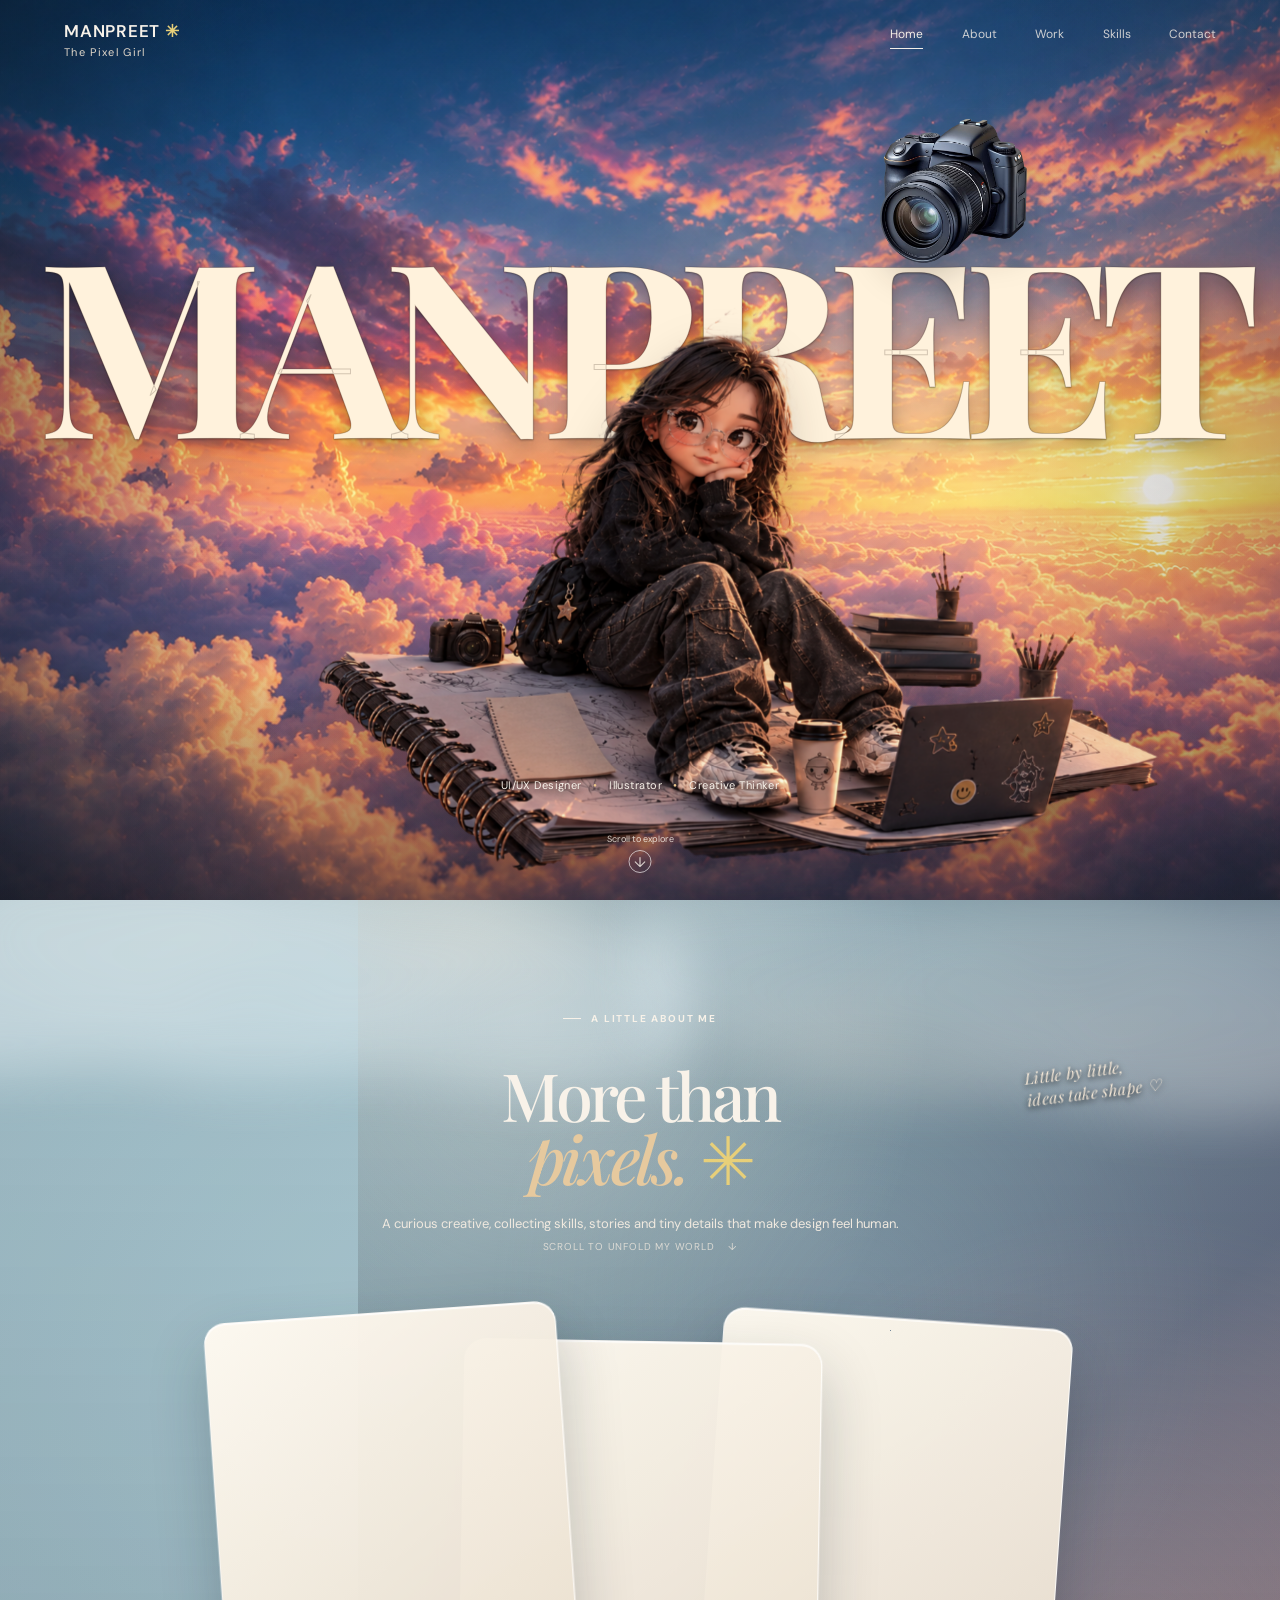
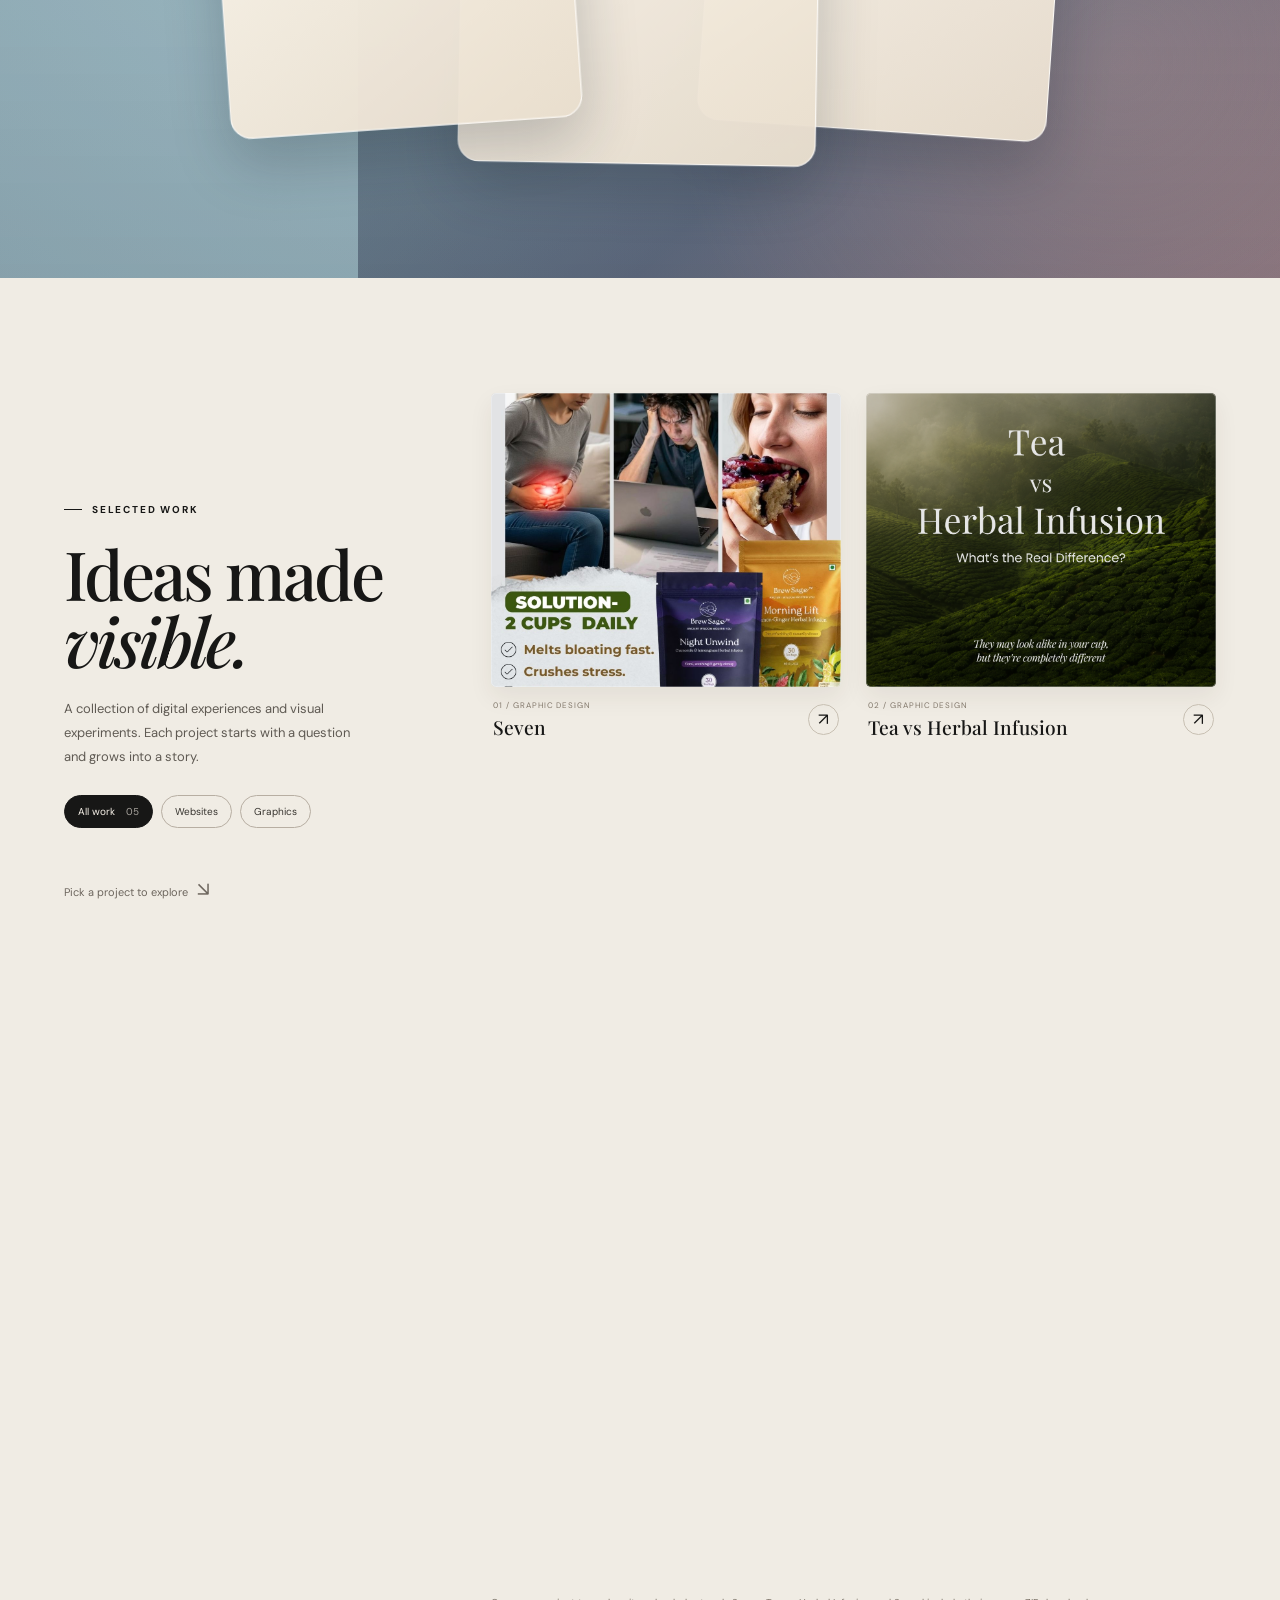
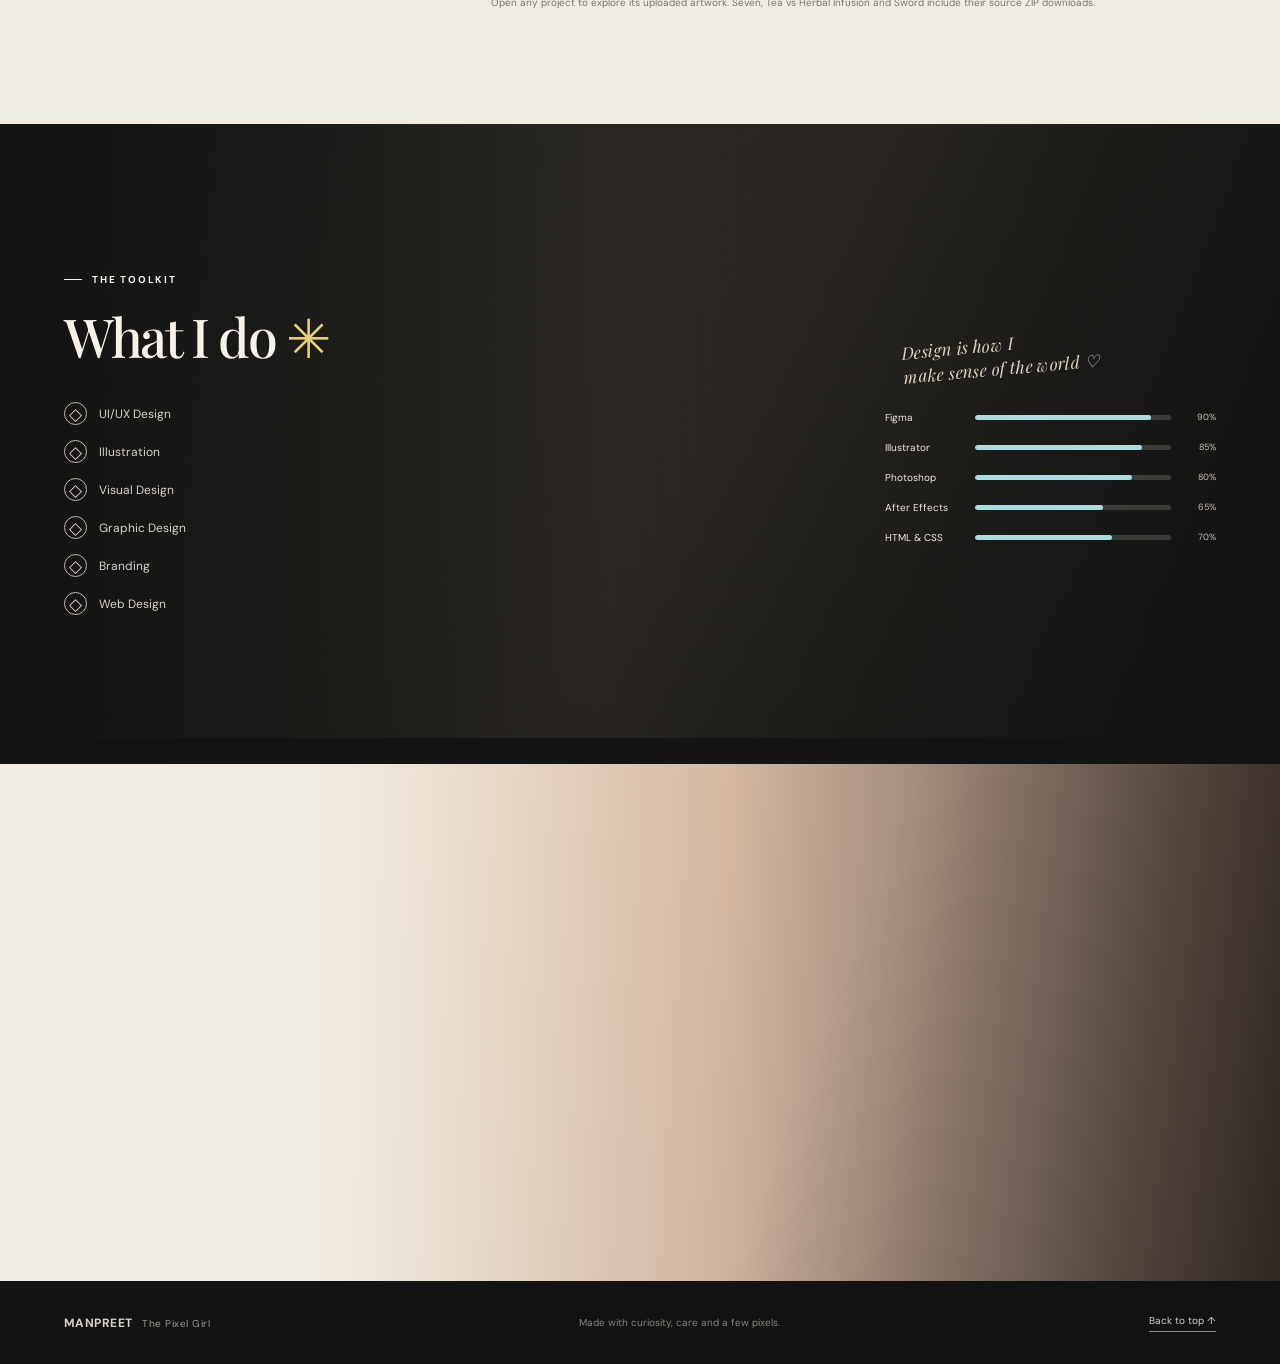
==== index.html @ 53d8a671 "Remove Brand Deck from selected work" ====
<!DOCTYPE html>
<html lang="en">
<head>
  <meta charset="UTF-8">
  <meta name="viewport" content="width=device-width, initial-scale=1.0">
  <meta name="theme-color" content="#171716">
  <meta name="description" content="Manpreet's design portfolio: thoughtful digital experiences, illustration and visual stories.">
  <title>Manpreet | The Pixel Girl</title>
  <link rel="preconnect" href="https://fonts.googleapis.com">
  <link rel="preconnect" href="https://fonts.gstatic.com" crossorigin>
  <link href="https://fonts.googleapis.com/css2?family=DM+Sans:wght@400;500;600;700&family=Playfair+Display:wght@500;600;700&display=swap" rel="stylesheet">
  <link rel="stylesheet" href="style.css">
  <script src="script.js" defer></script>
</head>
<body>
  <!-- Small, fixed navigation. Links point to sections on this same page. -->
  <header class="site-header">
    <a class="brand" href="#home" aria-label="Manpreet, back to home">
      <span class="brand-name">MANPREET <span class="star">✳</span></span>
      <span class="brand-subtitle">The Pixel Girl</span>
    </a>
    <button class="menu-toggle" aria-label="Open navigation" aria-expanded="false" aria-controls="main-nav">
      <span></span><span></span>
    </button>
    <nav class="main-nav" id="main-nav" aria-label="Main navigation">
      <a class="nav-link is-active" href="#home">Home</a>
      <a class="nav-link" href="#about">About</a>
      <a class="nav-link" href="#work">Work</a>
      <a class="nav-link" href="#skills">Skills</a>
      <a class="nav-link" href="#contact">Contact</a>
    </nav>
  </header>

  <main>
    <!-- HERO: the supplied artwork is the main scene; transparent PNGs move as separate layers. -->
    <section class="hero" id="home" aria-labelledby="hero-title">
      <!-- Background scenery stays behind the separate foreground artwork. -->
      <div class="hero-sky" data-depth="0.08" aria-hidden="true"></div>
      <div class="hero-glow" data-depth="0.13" aria-hidden="true"></div>
      <div class="hero-vignette" aria-hidden="true"></div>

      <!-- Oversized name sits behind the foreground artwork, like the original hero concept. -->
      <h1 class="hero-title" id="hero-title">MANPREET</h1>

      <!-- Main centerpiece: the uploaded PNG already combines the notebook objects and character. -->
      <img class="hero-main-art" src="assets/chararcter.png" alt="Manpreet's character with her creative notebook and design objects" data-depth="0.28">

      <!-- The camera floats separately above the main artwork. -->
      <img class="hero-camera" src="assets/camera.png" alt="" data-depth="0.42" aria-hidden="true">
      <div class="hero-caption">UI/UX Designer <i>•</i> Illustrator <i>•</i> Creative Thinker</div>
      <a class="scroll-cue" href="#about"><span>Scroll to explore</span><b aria-hidden="true">↓</b></a>
    </section>

    <!-- ABOUT: clouds connect the hero to the interactive profile-card world. -->
    <section class="about section-dark" id="about" aria-labelledby="about-title">
      <div class="about-photo" data-depth="0.08" role="img" aria-label="Dreamy sky and clouds"></div>
      <div class="about-shade" aria-hidden="true"></div>
      <div class="cloud-transition" aria-hidden="true"></div>
      <div class="about-intro reveal">
        <p class="eyebrow"><span></span> A LITTLE ABOUT ME</p>
        <h2 id="about-title">More than<br><em>pixels.</em> <span class="star">✳</span></h2>
        <p>A curious creative, collecting skills, stories and tiny details that make design feel human.</p>
        <p class="about-scroll-hint">Scroll to unfold my world <span aria-hidden="true">↓</span></p>
      </div>
      <div class="identity-deck" aria-label="Manpreet profile cards">
        <button class="identity-card card-about" type="button" aria-expanded="false" aria-controls="details-about">
          <span class="card-index">01 / THE PERSON</span><span class="card-symbol" aria-hidden="true">✳</span>
          <span class="card-title">A little<br><em>about me.</em></span><span class="card-teaser">The mind behind the pixels <span aria-hidden="true">↗</span></span>
          <span class="card-detail" id="details-about" hidden><span class="detail-label">HELLO, I’M MANPREET</span><span class="detail-copy">I’m a creative student exploring the meeting point of design, technology and emotion. I love thoughtful visuals, playful ideas and details that make an experience memorable.</span><span class="detail-foot">Curious by nature. Always learning.</span></span>
        </button>
        <button class="identity-card card-skills" type="button" aria-expanded="false" aria-controls="details-skills">
          <span class="card-index">02 / THE TOOLKIT</span><span class="card-symbol" aria-hidden="true">◇</span>
          <span class="card-title">Things I<br><em>create with.</em></span><span class="card-teaser">My growing creative toolkit <span aria-hidden="true">↗</span></span>
          <span class="card-detail" id="details-skills" hidden><span class="detail-label">SKILLS I’M BUILDING</span><span class="skill-chips"><span>UI/UX</span><span>Figma</span><span>Illustrator</span><span>Photoshop</span><span>Graphic Design</span><span>Web Design</span><span>HTML &amp; CSS</span><span>Motion Basics</span><span>Content Creation</span></span><span class="detail-foot">A toolkit in progress, not a finished list.</span></span>
        </button>
        <button class="identity-card card-education" type="button" aria-expanded="false" aria-controls="details-education">
          <span class="card-index">03 / THE JOURNEY</span><span class="card-symbol" aria-hidden="true">✎</span>
          <span class="card-title">Learning<br><em>as I go.</em></span><span class="card-teaser">My education &amp; next steps <span aria-hidden="true">↗</span></span>
          <span class="card-detail" id="details-education" hidden><span class="detail-label">MY LEARNING JOURNEY</span><span class="detail-copy">I’m studying Content Creation at MAAC, building a foundation across visual design, UI/UX and digital media while turning class projects into creative experiments.</span><span class="detail-foot">Currently exploring: interaction design, web experiences and motion.</span></span>
        </button>
      </div>
      <p class="about-note hand-note" aria-hidden="true">Little by little,<br>ideas take shape ♡</p>
    </section>

    <!-- WORK: the central, most interactive section. Replace each image with your work. -->
    <section class="work section-paper" id="work" aria-labelledby="work-title">
      <div class="work-intro reveal">
        <p class="eyebrow"><span></span> SELECTED WORK</p>
        <h2 id="work-title">Ideas made<br><em>visible.</em></h2>
        <p>A collection of digital experiences and visual experiments. Each project starts with a question and grows into a story.</p>
        <div class="work-controls" role="group" aria-label="Filter projects">
          <button class="filter-button is-selected" type="button" data-filter="all" aria-pressed="true">All work <span>05</span></button>
          <button class="filter-button" type="button" data-filter="web" aria-pressed="false">Websites</button>
          <button class="filter-button" type="button" data-filter="graphic" aria-pressed="false">Graphics</button>
        </div>
        <p class="drag-hint">Pick a project to explore <span aria-hidden="true">↘</span></p>
      </div>

      <div class="project-grid">
        <a class="project-card project-three reveal" href="project.html?work=seven" data-category="graphic" aria-label="Open the Seven graphic project.">
          <div class="project-art project-image-art"><img src="assets/Seven%20(1)/6.jpg" alt="Seven graphic design artwork" loading="lazy"></div>
          <div class="project-meta"><div><span class="project-number">01 / GRAPHIC DESIGN</span><h3>Seven</h3></div><span class="project-arrow" aria-hidden="true">↗</span></div>
        </a>

        <a class="project-card project-four reveal" href="project.html?work=tea" data-category="graphic" aria-label="Open the Tea vs Herbal Infusion graphic project.">
          <div class="project-art project-image-art"><img src="assets/Tea%20vs%20Herbal%20Infusion/2.png" alt="Tea vs Herbal Infusion artwork" loading="lazy"></div>
          <div class="project-meta"><div><span class="project-number">02 / GRAPHIC DESIGN</span><h3>Tea vs Herbal Infusion</h3></div><span class="project-arrow" aria-hidden="true">↗</span></div>
        </a>

        <a class="project-card project-six reveal" href="project.html?work=sword" data-category="graphic" aria-label="Open the Sword visual project.">
          <div class="project-art project-image-art"><img src="assets/sword/1.jpg" alt="Sword visual design artwork" loading="lazy"></div>
          <div class="project-meta"><div><span class="project-number">03 / VISUAL DESIGN</span><h3>Sword</h3></div><span class="project-arrow" aria-hidden="true">↗</span></div>
        </a>

        <a class="project-card reveal" href="project.html?work=nectar" data-category="web" aria-label="Open the Nectar PDP project.">
          <div class="project-art project-image-art"><img src="assets/nectar%20pdp/1.jpg" alt="Nectar product detail page design" loading="lazy"></div>
          <div class="project-meta"><div><span class="project-number">04 / UI DESIGN</span><h3>Nectar PDP</h3></div><span class="project-arrow" aria-hidden="true">↗</span></div>
        </a>


        <a class="project-card reveal" href="project.html?work=jewellery" data-category="graphic" aria-label="Open the Jewellery Poster project.">
          <div class="project-art project-image-art"><img src="assets/jewellery%20poster.jpg" alt="Jewellery poster design" loading="lazy"></div>
          <div class="project-meta"><div><span class="project-number">06 / POSTER DESIGN</span><h3>Jewellery Poster</h3></div><span class="project-arrow" aria-hidden="true">↗</span></div>
        </a>
      </div>
      <p class="work-footnote">Open any project to explore its uploaded artwork. Seven, Tea vs Herbal Infusion and Sword include their source ZIP downloads.</p>
    </section>

    <!-- SKILLS: progress bars are visual summaries, not test scores. -->
    <section class="skills section-dark" id="skills" aria-labelledby="skills-title">
      <div class="skills-background" data-depth="0.08" aria-hidden="true"></div>
      <div class="skills-overlay" aria-hidden="true"></div>
      <div class="skills-copy reveal">
        <p class="eyebrow"><span></span> THE TOOLKIT</p>
        <h2 id="skills-title">What I do <span class="star">✳</span></h2>
        <ul class="skill-list">
          <li><span class="skill-icon">◇</span> UI/UX Design</li>
          <li><span class="skill-icon">◇</span> Illustration</li>
          <li><span class="skill-icon">◇</span> Visual Design</li>
          <li><span class="skill-icon">◇</span> Graphic Design</li>
          <li><span class="skill-icon">◇</span> Branding</li>
          <li><span class="skill-icon">◇</span> Web Design</li>
        </ul>
      </div>
      <div class="skills-character" data-depth="0.2" aria-hidden="true">
        <img src="assets/manpreet-working.png" alt="" onerror="this.style.display='none'">
      </div>
      <div class="software-panel reveal">
        <p class="hand-note">Design is how I<br>make sense of the world ♡</p>
        <div class="software-row"><span>Figma</span><div class="skill-track"><i style="--level:90%"></i></div><b>90%</b></div>
        <div class="software-row"><span>Illustrator</span><div class="skill-track"><i style="--level:85%"></i></div><b>85%</b></div>
        <div class="software-row"><span>Photoshop</span><div class="skill-track"><i style="--level:80%"></i></div><b>80%</b></div>
        <div class="software-row"><span>After Effects</span><div class="skill-track"><i style="--level:65%"></i></div><b>65%</b></div>
        <div class="software-row"><span>HTML &amp; CSS</span><div class="skill-track"><i style="--level:70%"></i></div><b>70%</b></div>
      </div>
    </section>

    <!-- CONTACT: swap the sample email and social URLs for your real details. -->
    <section class="contact section-paper" id="contact" aria-labelledby="contact-title">
      <div class="contact-scenery" aria-hidden="true"></div>
      <div class="contact-copy reveal">
        <p class="eyebrow"><span></span> YOUR TURN</p>
        <h2 id="contact-title">Let's create<br>something <em>awesome.</em> <span class="star">✳</span></h2>
        <p>Have a project in mind, a collaboration idea, or just want to say hi? I'd love to hear from you.</p>
        <a class="pill-link pill-dark" href="mailto:hello@example.com">Get in touch <span aria-hidden="true">↗</span></a>
      </div>
      <div class="contact-details reveal">
        <a href="mailto:hello@example.com"><span aria-hidden="true">✉</span> hello@example.com</a>
        <p><span aria-hidden="true">⌖</span> India</p>
        <div class="social-links" aria-label="Social links">
          <a href="https://www.instagram.com/" target="_blank" rel="noreferrer" aria-label="Instagram">ig</a>
          <a href="https://www.behance.net/" target="_blank" rel="noreferrer" aria-label="Behance">Bē</a>
          <a href="https://www.youtube.com/" target="_blank" rel="noreferrer" aria-label="YouTube">▶</a>
        </div>
        <p class="hand-note thanks-note">Thanks for<br>stopping by ♡</p>
      </div>
    </section>
  </main>

  <footer class="site-footer">
    <a class="footer-brand" href="#home">MANPREET <span>The Pixel Girl</span></a>
    <p>Made with curiosity, care and a few pixels.</p>
    <a class="back-top" href="#home">Back to top ↑</a>
  </footer>
</body>
</html>
---- style.css ----
/* ==========================================================
   MANPREET: THE PIXEL GIRL
   This stylesheet is intentionally organised by page section.
   Change the colour variables below to restyle the whole site.
   ========================================================== */

:root {
  --ink: #171716;
  --ink-soft: #232321;
  --paper: #f0ece4;
  --paper-deep: #dfd5c7;
  --cream: #f8f2e9;
  --muted: #b8b0a5;
  --orange: #d99a69;
  --blue: #a9dce0;
  --serif: "Playfair Display", Georgia, serif;
  --sans: "DM Sans", Arial, sans-serif;
  --page-pad: clamp(22px, 5vw, 76px);
  --header-height: 82px;
}

* { box-sizing: border-box; }
html { scroll-behavior: smooth; scroll-padding-top: 86px; }
body { margin: 0; background: var(--ink); color: var(--cream); font-family: var(--sans); }
body.menu-open { overflow: hidden; }
a { color: inherit; text-decoration: none; }
button { font: inherit; }
img { display: block; max-width: 100%; }
::selection { background: var(--orange); color: var(--ink); }

/* Navigation stays readable over the hero. */
.site-header {
  position: absolute; z-index: 20; top: 0; left: 0; width: 100%;
  min-height: var(--header-height); padding: 20px var(--page-pad);
  display: flex; align-items: flex-start; justify-content: space-between; gap: 30px;
}
.brand { display: inline-flex; flex-direction: column; gap: 3px; }
.brand-name { font-size: 17px; letter-spacing: .045em; font-weight: 600; }
.brand-subtitle { font-size: 11px; letter-spacing: .12em; color: #e1d7ca; }
.star { color: #e7cf79; font-family: var(--sans); }
.main-nav { display: flex; align-items: center; gap: clamp(18px, 3vw, 42px); }
.nav-link { position: relative; padding: 6px 0 10px; font-size: 12px; color: #f4eee7; opacity: .82; transition: opacity .2s; }
.nav-link::after { position: absolute; content: ""; height: 1px; background: currentColor; bottom: 3px; left: 0; width: 0; transition: width .25s; }
.nav-link:hover, .nav-link.is-active { opacity: 1; }
.nav-link:hover::after, .nav-link.is-active::after { width: 100%; }
.menu-toggle { display: none; }

/* HERO: layered gradients remain as a graceful fallback until photos are added. */
.hero {
  position: relative; min-height: min(850px, 100svh); min-height: max(650px, 100svh);
  overflow: hidden; isolation: isolate; background: #554d49;
  display: grid; place-items: center;
}
.hero-sky, .hero-glow, .hero-city, .hero-vignette, .hero-leaves,
.about-photo, .about-shade, .skills-background, .skills-overlay, .contact-scenery {
  position: absolute; inset: 0; pointer-events: none;
}
.hero-sky {
  z-index: -5; background:
    linear-gradient(180deg, rgba(20,20,20,.08), transparent 48%, rgba(20,18,17,.12)),
    url("assets/hero-bg.png") center center / cover no-repeat,
    linear-gradient(135deg, #59616a 0%, #b18a78 46%, #e9ae7e 72%, #383c40 100%);
  transform: scale(1.04);
}
.hero-glow {
  z-index: -4; background: radial-gradient(ellipse at 78% 55%, rgba(255,193,124,.48), transparent 32%),
    linear-gradient(180deg, transparent 55%, rgba(18,18,17,.24));
  mix-blend-mode: screen;
}
.hero-city { display: none; }
.hero-vignette { z-index: -1; background: linear-gradient(90deg, rgba(17,18,17,.35), transparent 22%, transparent 76%, rgba(17,18,17,.22)), linear-gradient(0deg, rgba(17,17,16,.4), transparent 25%); }
/* Main hero PNG: notebook + character stay together as the visual centerpiece. */
.hero-main-art {
  position: absolute; z-index: 2; pointer-events: none;
  width: min(92vw, 1240px); max-height: 92%; height: auto;
  object-fit: contain; object-position: center bottom;
  left: 50%; bottom: 0; transform: translateX(-50%) scale(.88); transform-origin: center bottom;
  filter: drop-shadow(0 22px 26px rgba(20,16,12,.2));
  animation: artwork-rise 1.5s cubic-bezier(.16,1,.3,1) .12s both;
}
.hero-camera {
  position: absolute; z-index: 3; pointer-events: none;
  width: clamp(95px, 13vw, 175px); height: auto; object-fit: contain;
  left: 68%; top: 12%;
  filter: drop-shadow(0 14px 18px rgba(20,16,12,.24));
  animation: camera-rise 1.35s cubic-bezier(.16,1,.3,1) .32s both;
}

/* Hero entrance: name descends from above while the artwork rises from below. */
@keyframes name-drop {
  from { opacity: 0; transform: translate(-50%, -115vh); }
  to { opacity: 1; transform: translate(-50%, -2%); }
}
@keyframes artwork-rise {
  from { opacity: .35; transform: translate(-50%, 115%) scale(1.08); }
  to { opacity: 1; transform: translate(-50%, 0) scale(.88); }
}
@keyframes camera-rise {
  from { opacity: .35; transform: translateY(115%); }
  to { opacity: 1; transform: translateY(0); }
}
@media (prefers-reduced-motion: reduce) {
  .hero-title, .hero-main-art, .hero-camera { animation: none !important; }
}

/* The main PNG already contains the character and typography. */
.hero .character-wrap, .hero .note-left, .hero .note-right,
.hero .hero-leaves, .hero .floating-frame { display: none; }

.hero-title {
  z-index: 1; position: absolute; top: 27%; left: 50%; width: max-content; max-width: none;
  margin: 0; transform: translate(-50%, -2%); color: #fff2dc;
  font: 700 clamp(100px, 19vw, 290px)/.82 var(--serif); letter-spacing: -.075em;
  white-space: nowrap; -webkit-text-stroke: 1px rgba(55,35,27,.22);
  text-shadow: 0 5px 18px rgba(28,20,17,.32), 0 1px 2px rgba(28,20,17,.35);
  pointer-events: none; animation: name-drop 1.25s cubic-bezier(.16,1,.3,1) both;
}
.character-wrap {
  position: absolute; z-index: 3; width: clamp(250px, 35vw, 510px); height: 75%;
  bottom: 0; left: 50%; transform: translateX(-50%); display: flex; justify-content: center; align-items: flex-end;
  pointer-events: none;
}
.hero-character { width: 100%; height: 100%; object-fit: contain; object-position: center bottom; filter: drop-shadow(0 22px 18px rgba(14,13,12,.34)); }
.character-placeholder {
  width: 235px; height: 360px; margin-bottom: 14px; border: 1px dashed rgba(255,255,255,.6);
  border-radius: 48% 48% 24px 24px; background: linear-gradient(145deg, rgba(20,20,20,.3), rgba(238,213,187,.18));
  display: flex; flex-direction: column; justify-content: center; align-items: center; gap: 8px; text-align: center;
  color: white; font-size: 12px; letter-spacing: .08em; backdrop-filter: blur(3px);
}
.character-placeholder[hidden] { display: none; }
.character-placeholder small { opacity: .7; font-size: 10px; letter-spacing: 0; }
.hand-note { font-family: var(--serif); font-style: italic; line-height: 1.4; letter-spacing: .025em; }
.note-left, .note-right { position: absolute; z-index: 4; top: 24%; margin: 0; font: italic 15px/1.35 var(--serif); text-align: center; color: #f5e6d8; transform: rotate(-8deg); text-shadow: 0 2px 8px #312b28; }
.note-left { left: 8%; } .note-right { right: 6%; top: 32%; transform: rotate(7deg); }
.note-left span, .note-right span { display: block; font-size: 22px; }
.hero-caption { position: absolute; z-index: 5; bottom: 12%; left: 50%; transform: translateX(-50%); width: max-content; max-width: 90%; font-size: 11px; letter-spacing: .04em; text-align: center; text-shadow: 0 2px 8px #161616; }
.hero-caption i { color: #edc78c; font-style: normal; padding: 0 8px; }
.scroll-cue { position: absolute; z-index: 5; bottom: 3%; left: 50%; transform: translateX(-50%); display: grid; justify-items: center; gap: 5px; font-size: 9px; opacity: .85; }
.scroll-cue b { display: grid; place-items: center; width: 23px; height: 23px; border: 1px solid rgba(255,255,255,.75); border-radius: 50%; font-size: 14px; font-weight: 400; animation: bob 1.7s ease-in-out infinite; }
.hero-leaves { z-index: -2; color: rgba(22,26,20,.65); font-size: 150px; filter: blur(2px); }
.hero-leaves-left { inset: -30px auto auto -35px; transform: rotate(24deg); }
.hero-leaves-right { inset: auto -20px 20px auto; font-size: 90px; }
.floating-frame { position: absolute; z-index: 2; width: 55px; height: 78px; border: 5px solid rgba(26,25,24,.8); background: linear-gradient(145deg, #b4a18c, #343638); box-shadow: 0 12px 25px #29232155; transform: rotate(7deg); }
.floating-frame span { display: grid; place-items: center; width: 100%; height: 100%; font-size: 25px; color: #f5d99b; }
.frame-one { top: 12%; left: 33%; } .frame-two { top: 22%; right: 15%; width: 36px; height: 50px; transform: rotate(14deg); }

/* Shared section styles. */
section:not(.hero) { position: relative; overflow: hidden; }
.section-dark { background: var(--ink); color: var(--cream); }
.section-paper { background: var(--paper); color: var(--ink); }
.eyebrow { display: flex; align-items: center; gap: 10px; margin: 0 0 24px; font-size: 10px; font-weight: 700; letter-spacing: .18em; }
.eyebrow span { display: inline-block; width: 18px; height: 1px; background: currentColor; }
h2 { margin: 0; font: 500 clamp(42px, 5vw, 76px)/.98 var(--serif); letter-spacing: -.045em; }
h2 em { font-weight: 500; }
.reveal { opacity: 0; transform: translateY(28px); transition: opacity .8s ease, transform .8s cubic-bezier(.2,.65,.25,1); }
.reveal.is-visible { opacity: 1; transform: translateY(0); }

/* ABOUT */
.about { min-height: 570px; display: flex; align-items: center; padding: 90px var(--page-pad); isolation: isolate; }
.about-photo {
  z-index: -2; left: 28%; background: url("assets/about-studio.jpg") center 44% / cover no-repeat,
  radial-gradient(ellipse at 60% 40%, #675448, #1b1b19 70%);
}
.about-shade { z-index: -1; background: linear-gradient(90deg, #171716 0%, rgba(23,23,22,.98) 22%, rgba(23,23,22,.7) 43%, rgba(23,23,22,.06) 75%), linear-gradient(0deg, rgba(12,12,12,.3), transparent); }
.about-copy { width: min(370px, 42%); position: relative; z-index: 2; }
.about-copy h2 { margin-bottom: 24px; }
.about-copy > p:not(.eyebrow) { color: #c8c0b6; font-size: 13px; line-height: 1.9; max-width: 330px; }
.pill-link { display: inline-flex; align-items: center; gap: 24px; margin-top: 18px; padding: 13px 20px; border: 1px solid rgba(255,255,255,.7); border-radius: 50px; font-size: 11px; font-weight: 700; transition: background .2s, color .2s, transform .2s; }
.pill-link:hover { background: var(--cream); color: var(--ink); transform: translateY(-2px); }
.pill-link span { font-size: 17px; }
.about-note { position: absolute; right: 9%; top: 16%; margin: 0; transform: rotate(-8deg); color: #e4d4c4; font-size: 16px; text-shadow: 0 2px 6px #111; }

/* WORK: project cards have layered art placeholders until real screenshots are supplied. */
.work { padding: clamp(75px, 9vw, 130px) var(--page-pad); display: grid; grid-template-columns: minmax(210px, .72fr) 1.55fr; gap: clamp(36px, 7vw, 100px); }
.work-intro { align-self: start; position: sticky; top: 110px; }
.work-intro h2 { font-size: clamp(44px, 5.3vw, 78px); margin-bottom: 24px; }
.work-intro > p:not(.eyebrow):not(.drag-hint) { max-width: 290px; font-size: 13px; line-height: 1.85; color: #5f5a53; }
.work-controls { display: flex; flex-wrap: wrap; gap: 8px; margin-top: 26px; }
.filter-button { padding: 9px 13px; border: 1px solid #b7aea2; border-radius: 30px; background: transparent; color: #37342f; font-size: 10px; cursor: pointer; transition: background .2s, color .2s; }
.filter-button:hover, .filter-button.is-selected { background: var(--ink); border-color: var(--ink); color: var(--cream); }
.filter-button span { padding-left: 8px; opacity: .65; }
.drag-hint { margin-top: 48px; font-size: 11px; color: #6d665e; }
.drag-hint span { font-size: 20px; padding-left: 6px; }
.project-grid { display: grid; grid-template-columns: repeat(2, minmax(0, 1fr)); gap: 28px 18px; align-content: start; }
.project-card { display: block; min-width: 0; transition: transform .35s cubic-bezier(.2,.7,.2,1); }
.project-card:hover { transform: translateY(-7px); }
.project-card[hidden] { display: none; }
.project-art { position: relative; height: clamp(180px, 23vw, 300px); overflow: hidden; border-radius: 5px; isolation: isolate; box-shadow: 0 10px 25px #33291b12; transition: box-shadow .3s; }
.project-card:hover .project-art { box-shadow: 0 18px 35px #33291b28; }
.project-art::after { content: ""; position: absolute; inset: 0; border: 1px solid #fff4; border-radius: inherit; pointer-events: none; }
.art-phone { background: url("assets/project-website-01.jpg") center / cover, linear-gradient(135deg, #263c32, #111d18); }
.mock-browser { position: absolute; inset: 12% 12% -5%; border: 1px solid #eee7d344; border-radius: 12px 12px 0 0; background: linear-gradient(145deg, #20342b, #111d18); box-shadow: 0 15px 30px #0a120d80; color: #f5e7d3; padding: 14px; overflow: hidden; transform: rotate(-3deg); }
.mock-browser > span { display: inline-block; width: 5px; height: 5px; border-radius: 50%; background: #d4c5a8; margin-right: 3px; opacity: .6; }
.mock-copy { position: relative; z-index: 1; margin-top: 22%; font: 600 clamp(20px, 2.4vw, 32px)/.96 var(--serif); }
.mock-orb { position: absolute; width: 145px; height: 145px; right: -25px; bottom: 4px; border-radius: 50%; background: radial-gradient(circle at 35% 30%, #a7ad6a, #4d6a3f 60%, #192b1e); }
.art-brand { background: url("assets/project-website-02.jpg") center / cover, linear-gradient(135deg, #d7b88d, #886342); }
.paper-stack { position: absolute; left: 13%; top: 12%; width: 48%; height: 76%; padding: 20px 14px; background: #e8d8bc; color: #57412c; box-shadow: 9px 12px 22px #4e352844; transform: rotate(-7deg); font: 600 18px/1.05 var(--serif); }
.paper-stack i { display: block; margin-top: 22px; font-size: 28px; font-style: normal; }
.cup-shape { position: absolute; right: 11%; bottom: -4%; width: 32%; height: 65%; border-radius: 8px 8px 35px 35px; background: linear-gradient(90deg, #1b1917, #4c4033 45%, #181715); box-shadow: -10px 12px 18px #3a261e60; color: #e9ddc8; padding: 30px 8px; font: 10px var(--serif); text-align: center; transform: rotate(4deg); }
.art-illustration { background: url("assets/project-graphic-01.jpg") center / cover, linear-gradient(135deg, #b7a1a1, #d9b38e 50%, #6d7972); }
.big-sun { position: absolute; width: 58%; aspect-ratio: 1; border-radius: 50%; background: #e8b56f; top: 13%; right: 7%; box-shadow: 0 0 55px #e8b56f66; }
.illustration-word { position: absolute; z-index: 1; left: 9%; bottom: 12%; color: #f8eee0; font: 600 clamp(25px, 3vw, 45px)/.95 var(--serif); text-shadow: 0 3px 15px #3e3532; }
.tiny-star { position: absolute; top: 20%; left: 14%; font-size: 35px; color: #f9e6bd; }
.art-poster { background: url("assets/project-graphic-02.jpg") center / cover, linear-gradient(135deg, #181b1a, #343832); color: #f2eee3; padding: 10%; }
.poster-kicker { font-size: 8px; letter-spacing: .15em; }
.poster-title { display: block; margin-top: 13%; font: 700 clamp(30px, 4.2vw, 60px)/.78 var(--sans); letter-spacing: -.08em; }
.poster-stamp { position: absolute; right: 9%; bottom: 10%; border: 1px solid #d9c9a4; border-radius: 50%; padding: 14px 10px; font-size: 10px; transform: rotate(12deg); }
.art-ui { background: url("assets/project-graphic-03.jpg") center / cover, linear-gradient(135deg, #3d5149, #18211d); }
.ui-window { position: absolute; inset: 12% 8% 0; background: #eee8dc; border-radius: 8px 8px 0 0; padding: 13% 9%; color: #252b25; box-shadow: 0 10px 20px #10151066; }
.ui-window span { display: block; font: 600 clamp(18px, 2vw, 28px)/1 var(--serif); max-width: 150px; }
.ui-window i { display: block; height: 5px; width: 75%; margin-top: 13px; background: #c4c9b9; border-radius: 4px; }
.ui-window i:nth-of-type(2) { width: 56%; } .ui-window i:nth-of-type(3) { width: 66%; }
.art-packaging { background: url("assets/project-graphic-04.jpg") center / cover, linear-gradient(135deg, #d5c2a1, #8d7658); }
.pack-box { position: absolute; z-index: 1; left: 22%; top: 10%; width: 54%; height: 75%; display: grid; place-content: center; padding: 10px; background: linear-gradient(110deg, #d4c3a6, #f0e5d0 45%, #b4a184); box-shadow: 12px 15px 20px #49372655; color: #443d32; font: 600 clamp(16px, 2.2vw, 27px)/1.05 var(--serif); transform: rotate(4deg); }
.pack-box span { font-size: 22px; margin-top: 15px; }
.pack-shadow { position: absolute; width: 70%; height: 18%; bottom: 6%; left: 16%; border-radius: 50%; background: #4b3a2b55; filter: blur(12px); }
.project-meta { display: flex; align-items: center; justify-content: space-between; gap: 12px; padding: 13px 2px 0; }
.project-number { display: block; color: #82786b; font-size: 8px; letter-spacing: .12em; margin-bottom: 6px; }
.project-meta h3 { margin: 0; font: 500 clamp(16px, 1.5vw, 21px)/1.15 var(--serif); }
.project-arrow { flex: 0 0 auto; display: grid; place-items: center; width: 31px; height: 31px; border: 1px solid #c7bfb2; border-radius: 50%; font-size: 17px; transition: background .2s, transform .2s; }
.project-card:hover .project-arrow { background: var(--ink); color: var(--cream); transform: rotate(45deg); }
.work-footnote { grid-column: 2; margin: 0; font-size: 10px; color: #7c7469; }

/* SKILLS */
.skills { min-height: 620px; padding: 100px var(--page-pad); display: grid; grid-template-columns: .9fr 1.2fr .9fr; align-items: center; gap: 25px; isolation: isolate; }
.skills-background { z-index: -2; background: url("assets/skills-studio.jpg") center / cover no-repeat, linear-gradient(120deg, #222523, #4d443b 55%, #171817); }
.skills-overlay { z-index: -1; background: linear-gradient(90deg, rgba(17,18,17,.94), rgba(17,18,17,.45) 47%, rgba(17,18,17,.82)), linear-gradient(0deg, #17171655, transparent); }
.skills-copy { position: relative; z-index: 2; }
.skills-copy h2 { font-size: clamp(39px, 4.2vw, 61px); margin-bottom: 35px; }
.skill-list { list-style: none; padding: 0; margin: 0; display: grid; gap: 15px; color: #d8d1c7; font-size: 12px; }
.skill-list li { display: flex; align-items: center; gap: 12px; }
.skill-icon { display: grid; place-items: center; width: 23px; height: 23px; border: 1px solid #c4b9a7; border-radius: 50%; color: #e5d2b5; font-size: 17px; }
.skills-character { height: 440px; display: flex; align-items: end; justify-content: center; }
.skills-character img { max-height: 100%; object-fit: contain; filter: drop-shadow(0 20px 22px #08080880); }
.software-panel { position: relative; z-index: 2; align-self: center; }
.software-panel .hand-note { font-size: 17px; margin: 0 0 35px 5%; color: #e0d2c1; transform: rotate(-5deg); }
.software-row { display: grid; grid-template-columns: 80px minmax(50px, 1fr) 35px; gap: 10px; align-items: center; margin: 17px 0; font-size: 10px; color: #eee6dc; }
.software-row b { font-weight: 400; color: #c9c0b4; text-align: right; font-size: 9px; }
.skill-track { height: 5px; border-radius: 5px; background: #f2eee42c; overflow: hidden; }
.skill-track i { display: block; height: 100%; width: var(--level); border-radius: inherit; background: var(--blue); transform: scaleX(0); transform-origin: left; transition: transform 1s cubic-bezier(.2,.7,.2,1); }
.skills.is-visible .skill-track i { transform: scaleX(1); }

/* CONTACT */
.contact { min-height: 430px; display: grid; grid-template-columns: 1fr .7fr; align-items: center; gap: 30px; padding: 80px var(--page-pad); isolation: isolate; }
.contact-scenery { z-index: -1; left: 25%; background: url("assets/contact-window.jpg") center / cover no-repeat, linear-gradient(110deg, #dfb994, #c2a18b 52%, #514139); }
.contact::after { content: ""; position: absolute; z-index: -1; inset: 0; background: linear-gradient(90deg, var(--paper) 0%, rgba(240,236,228,.94) 27%, rgba(240,236,228,.22) 57%, rgba(30,25,22,.65) 100%); }
.contact-copy { max-width: 430px; position: relative; z-index: 1; }
.contact-copy h2 { font-size: clamp(38px, 4.8vw, 66px); }
.contact-copy > p:not(.eyebrow) { max-width: 320px; color: #655e55; font-size: 12px; line-height: 1.8; }
.pill-dark { background: var(--ink); color: var(--cream); border-color: var(--ink); }
.pill-dark:hover { background: transparent; color: var(--ink); }
.contact-details { justify-self: end; position: relative; z-index: 1; color: #f7eee4; font-size: 12px; min-width: 190px; }
.contact-details > a, .contact-details > p { display: flex; align-items: center; gap: 13px; margin: 18px 0; }
.contact-details > a span, .contact-details > p span { font-size: 19px; }
.social-links { display: flex; gap: 10px; margin-top: 25px; }
.social-links a { display: grid; place-items: center; width: 35px; height: 35px; border: 1px solid #f7eee488; border-radius: 50%; font-weight: 700; transition: background .2s, color .2s; }
.social-links a:hover { background: #f7eee4; color: var(--ink); }
.thanks-note { margin-top: 30px; color: #f7eee4; transform: rotate(-7deg); }

/* Footer */
.site-footer { display: flex; align-items: center; justify-content: space-between; gap: 25px; padding: 25px var(--page-pad); background: #121312; color: #d8d1c7; font-size: 10px; }
.footer-brand { font-size: 12px; font-weight: 700; letter-spacing: .04em; }
.footer-brand span { margin-left: 6px; font-size: 10px; font-weight: 400; opacity: .7; }
.site-footer p { opacity: .6; }
.back-top { border-bottom: 1px solid #8d867d; padding-bottom: 4px; }

/* Motion that doesn't get in the user's way. */
@keyframes bob { 0%, 100% { transform: translateY(0); } 50% { transform: translateY(4px); } }
@media (prefers-reduced-motion: reduce) {
  *, *::before, *::after { scroll-behavior: auto !important; animation-duration: .01ms !important; animation-iteration-count: 1 !important; transition-duration: .01ms !important; }
  .reveal { opacity: 1; transform: none; }
}

/* Tablet */
@media (max-width: 900px) {
  :root { --page-pad: 30px; }
  .hero { min-height: 760px; }
  .hero-title { top: 31%; font-size: clamp(92px, 17vw, 190px); }
  .character-wrap { width: 52vw; height: 67%; }
  .hero-main-art { width: min(105vw, 1000px); max-height: 90%; bottom: 0; }
  .hero-camera { width: clamp(100px, 16vw, 150px); left: 70%; top: 13%; }
  .note-left { left: 4%; } .note-right { right: 3%; }
  .about { min-height: 520px; }
  .about-copy { width: 47%; }
  .work { grid-template-columns: 1fr; gap: 42px; }
  .work-intro { position: relative; top: auto; max-width: 600px; }
  .work-intro > p:not(.eyebrow):not(.drag-hint) { max-width: 440px; }
  .drag-hint { margin-top: 20px; }
  .project-art { height: clamp(220px, 32vw, 330px); }
  .work-footnote { grid-column: 1; }
  .skills { grid-template-columns: .9fr 1fr; }
  .skills-character { position: absolute; z-index: -1; left: 30%; bottom: 0; width: 38%; opacity: .42; }
  .software-panel { grid-column: 2; }
}

/* Phone */
@media (max-width: 600px) {
  :root { --page-pad: 22px; --header-height: 70px; }
  .site-header { padding-top: 17px; align-items: flex-start; }
  .brand-name { font-size: 15px; }
  .menu-toggle { display: flex; flex-direction: column; gap: 6px; position: relative; z-index: 22; border: 0; background: transparent; padding: 7px 0 7px 10px; cursor: pointer; }
  .menu-toggle span { display: block; width: 25px; height: 1px; background: white; }
  .main-nav { position: fixed; z-index: 21; inset: 0; display: flex; flex-direction: column; justify-content: center; gap: 23px; background: rgba(20,20,19,.97); opacity: 0; visibility: hidden; transform: translateY(-8px); transition: opacity .25s, visibility .25s, transform .25s; }
  .main-nav.is-open { opacity: 1; visibility: visible; transform: translateY(0); }
  .nav-link { font: 500 28px var(--serif); }
  .hero { min-height: 720px; min-height: 100svh; }
  .hero-title { top: 30%; font-size: clamp(58px, 18vw, 110px); letter-spacing: -.075em; }
  .character-wrap { width: 76vw; height: 61%; bottom: 5%; }
  .character-placeholder { height: 300px; width: 190px; }
  .hero-main-art { width: 125vw; max-height: 82%; bottom: 0; }
  .hero-camera { width: 25vw; left: 70%; top: 17%; }
  .note-left, .note-right { font-size: 11px; top: 22%; }
  .note-left { left: 5%; } .note-right { top: 29%; right: 4%; }
  .frame-one { top: 17%; left: 27%; width: 34px; height: 50px; border-width: 3px; }
  .frame-two { top: 24%; right: 12%; width: 26px; height: 37px; border-width: 3px; }
  .hero-caption { bottom: 11%; font-size: 9px; }
  .hero-caption i { padding: 0 3px; }
  .scroll-cue { bottom: 2%; }
  .hero-leaves { font-size: 95px; }
  .about { min-height: 660px; align-items: end; padding-top: 80px; padding-bottom: 65px; }
  .about-photo { left: 0; background-position: 58% center; }
  .about-shade { background: linear-gradient(0deg, #171716 0%, rgba(23,23,22,.88) 38%, rgba(23,23,22,.12) 100%); }
  .about-copy { width: 100%; max-width: 420px; }
  .about-copy h2 { font-size: 50px; }
  .about-note { top: 12%; right: 8%; font-size: 13px; }
  .work { padding-top: 75px; padding-bottom: 75px; gap: 35px; }
  .work-intro h2 { font-size: 53px; }
  .project-grid { gap: 25px 12px; }
  .project-art { height: clamp(155px, 47vw, 235px); }
  .project-meta { align-items: flex-start; gap: 5px; padding-top: 10px; }
  .project-meta h3 { font-size: 15px; }
  .project-number { font-size: 7px; }
  .project-arrow { width: 25px; height: 25px; font-size: 14px; }
  .mock-browser { padding: 8px; }
  .mock-copy { font-size: 20px; }
  .paper-stack { padding: 12px 8px; font-size: 14px; }
  .cup-shape { font-size: 8px; padding: 20px 4px; }
  .skills { padding-top: 75px; padding-bottom: 75px; grid-template-columns: 1fr; gap: 30px; }
  .skills-copy h2 { margin-bottom: 25px; }
  .skill-list { grid-template-columns: repeat(2, minmax(0, 1fr)); gap: 14px 10px; font-size: 10px; }
  .skill-list li { gap: 7px; }
  .skill-icon { width: 20px; height: 20px; flex-shrink: 0; }
  .skills-character { left: 38%; width: 62%; height: 58%; opacity: .23; }
  .software-panel { grid-column: 1; width: 100%; max-width: 440px; }
  .software-panel .hand-note { margin: 0 0 25px; font-size: 15px; }
  .software-row { grid-template-columns: 85px minmax(40px, 1fr) 32px; }
  .contact { min-height: 610px; grid-template-columns: 1fr; align-items: end; padding-top: 75px; padding-bottom: 55px; gap: 38px; }
  .contact-scenery { left: 0; background-position: 56% center; }
  .contact::after { background: linear-gradient(0deg, rgba(25,22,20,.95) 0%, rgba(25,22,20,.83) 35%, rgba(240,236,228,.92) 75%, var(--paper) 100%); }
  .contact-copy { max-width: 430px; }
  .contact-copy h2 { font-size: 45px; }
  .contact-details { justify-self: start; width: 100%; }
  .thanks-note { position: absolute; right: 0; bottom: 0; }
  .site-footer { flex-wrap: wrap; gap: 12px; }
  .site-footer p { order: 3; flex-basis: 100%; margin: 0; }
}


/* ABOUT: cloud transition and layered 3D profile cards */
.about {
  position: relative; min-height: 900px; padding: 135px var(--page-pad) 110px;
  display: grid; grid-template-columns: minmax(250px, .78fr) minmax(500px, 1.22fr);
  align-items: center; gap: clamp(35px, 6vw, 100px); overflow: hidden; isolation: isolate;
  background: #b8d8e1;
}
.about-photo {
  z-index: -3;
  background: linear-gradient(180deg, rgba(191,222,232,.14), rgba(36,54,68,.48)),
    url("assets/hero-bg.png") center / cover no-repeat,
    linear-gradient(145deg, #9fcbdc, #ead9c6 55%, #849fac);
  transform: scale(1.08);
}
.about-shade {
  z-index: -2;
  background: linear-gradient(90deg, rgba(24,39,49,.62), rgba(24,39,49,.12) 55%, rgba(24,39,49,.2)),
    linear-gradient(0deg, rgba(24,39,49,.35), transparent 45%);
}
.about-intro { position: relative; z-index: 2; max-width: 420px; }
.about-intro h2 { margin: 15px 0 22px; font: 500 clamp(48px, 5.8vw, 82px)/.95 var(--serif); letter-spacing: -.055em; }
.about-intro h2 em { color: #e6c99e; font-weight: 500; }
.about-intro > p:not(.eyebrow) { max-width: 340px; color: #f0e9df; font-size: 13px; line-height: 1.9; }
.about-scroll-hint { margin-top: 35px; font-size: 10px !important; letter-spacing: .08em; text-transform: uppercase; opacity: .8; }
.about-scroll-hint span { display: inline-block; margin-left: 9px; animation: bob 1.8s ease-in-out infinite; }
.cloud-transition {
  position: absolute; z-index: 1; inset: 0; overflow: hidden; pointer-events: none;
}
/* The clouds are drawn in CSS, so there is no hard-edged or mismatched PNG. */
.cloud-transition::before,
.cloud-transition::after {
  content: "";
  position: absolute;
  display: block;
  width: 78%;
  height: 48%;
  filter: blur(14px);
  opacity: 0;
  background:
    radial-gradient(ellipse at 13% 67%, rgba(246,251,253,.88) 0 12%, transparent 31%),
    radial-gradient(ellipse at 29% 40%, rgba(250,252,251,.94) 0 15%, transparent 34%),
    radial-gradient(ellipse at 46% 64%, rgba(240,248,251,.86) 0 18%, transparent 38%),
    radial-gradient(ellipse at 64% 43%, rgba(255,250,243,.78) 0 13%, transparent 32%),
    radial-gradient(ellipse at 82% 67%, rgba(232,244,249,.82) 0 17%, transparent 35%);
}
.cloud-transition::before {
  left: -10%; top: -12%;
}
.cloud-transition::after {
  right: -13%; top: -5%;
  transform: rotate(180deg);
  filter: blur(18px);
  background:
    radial-gradient(ellipse at 13% 67%, rgba(236,248,252,.8) 0 12%, transparent 31%),
    radial-gradient(ellipse at 29% 40%, rgba(252,253,250,.9) 0 15%, transparent 34%),
    radial-gradient(ellipse at 46% 64%, rgba(242,249,250,.84) 0 18%, transparent 38%),
    radial-gradient(ellipse at 64% 43%, rgba(255,247,237,.72) 0 13%, transparent 32%),
    radial-gradient(ellipse at 82% 67%, rgba(230,243,249,.78) 0 17%, transparent 35%);
}
.about.is-visible .cloud-transition::before {
  animation: cloud-drift-in 1.8s cubic-bezier(.2,.7,.2,1) both;
}
.about.is-visible .cloud-transition::after {
  animation: cloud-drift-in-right 2s cubic-bezier(.2,.7,.2,1) .12s both;
}
@keyframes cloud-drift-in {
  from { opacity: 0; transform: translate(-13%, -18%) scale(.94); }
  to { opacity: .9; transform: translate(0, 0) scale(1); }
}
@keyframes cloud-drift-in-right {
  from { opacity: 0; transform: translate(14%, -14%) rotate(180deg) scale(.94); }
  to { opacity: .78; transform: translate(0, 0) rotate(180deg) scale(1); }
}
.identity-deck { position: relative; z-index: 3; min-height: 510px; display: flex; align-items: center; justify-content: center; perspective: 1400px; isolation: isolate; }
.identity-card {
  position: absolute; width: min(330px, 75%); min-height: 390px; border: 1px solid rgba(255,255,255,.72);
  border-radius: 20px; padding: 25px; text-align: left; color: #352f2a; cursor: pointer;
  display: flex; flex-direction: column; align-items: flex-start;
  background: linear-gradient(145deg, rgba(255,250,240,.97), rgba(232,221,205,.97));
  box-shadow: 0 24px 55px rgba(25,39,48,.24), inset 0 1px rgba(255,255,255,.9);
  transform-style: preserve-3d;
  transition: transform .85s cubic-bezier(.2,.75,.2,1), box-shadow .5s, width .5s, min-height .5s;
}
.identity-card::before { content: ""; position: absolute; inset: 10px; border: 1px solid rgba(112,91,70,.14); border-radius: 13px; pointer-events: none; }
.card-about { z-index: 3; transform: translate3d(-24%, 0, 70px) rotateY(9deg) rotateZ(-7deg); }
.card-skills { z-index: 2; transform: translate3d(5%, -8px, 0) rotateY(-3deg) rotateZ(3deg); }
.card-education { z-index: 1; transform: translate3d(30%, 16px, -65px) rotateY(-12deg) rotateZ(9deg); }
.identity-deck.is-unfolded .card-about { transform: translate3d(-70%, -12px, 90px) rotateY(0) rotateZ(-4deg); }
.identity-deck.is-unfolded .card-skills { transform: translate3d(0, 18px, 110px) rotateY(0) rotateZ(1deg); }
.identity-deck.is-unfolded .card-education { transform: translate3d(70%, -8px, 80px) rotateY(0) rotateZ(4deg); }
.identity-card:hover,
.identity-card:focus-visible {
  z-index: 12;
  filter: brightness(1.025);
  box-shadow: 0 36px 70px rgba(25,39,48,.36), inset 0 1px rgba(255,255,255,.95);
}
.card-index { position: relative; z-index: 1; font-size: 9px; letter-spacing: .14em; color: #8d7965; }
.card-symbol { position: relative; z-index: 1; display: grid; place-items: center; width: 58px; height: 58px; margin: 44px 0 24px; border: 1px solid #c5b39d; border-radius: 50%; font-size: 28px; color: #99785b; }
.card-title { position: relative; z-index: 1; font: 500 clamp(30px, 3vw, 40px)/.98 var(--serif); letter-spacing: -.04em; }
.card-title em { color: #a77f5b; font-weight: 500; }
.card-teaser { position: relative; z-index: 1; display: flex; justify-content: space-between; align-items: center; gap: 10px; width: 100%; margin-top: auto; padding-top: 25px; font-size: 10px; color: #756657; }
.card-detail { position: relative; z-index: 2; display: flex; flex-direction: column; gap: 15px; margin-top: 22px; padding-top: 18px; border-top: 1px solid #cbbba7; font-size: 12px; line-height: 1.75; }
.card-detail[hidden] { display: none; }
.detail-label { font-size: 9px; letter-spacing: .12em; color: #9a7655; }
.detail-copy { color: #62574c; }
.detail-foot { color: #8e7965; font: italic 12px/1.5 var(--serif); }
.skill-chips { display: flex; flex-wrap: wrap; gap: 7px; }
.skill-chips span { border: 1px solid #c9b9a5; border-radius: 30px; padding: 5px 8px; color: #665748; font-size: 10px; }
.identity-card.is-open { z-index: 10; width: min(390px, 88%); min-height: 475px; transform: translate3d(0, -10px, 180px) rotateY(0) rotateZ(0); box-shadow: 0 40px 90px rgba(18,31,39,.38), inset 0 1px rgba(255,255,255,.9); }
.identity-card.is-open .card-symbol { margin-top: 25px; }
.identity-card.is-open .card-teaser { margin-top: 18px; }
.identity-card:focus-visible { outline: 3px solid #f6d7a7; outline-offset: 5px; }
.about-note { position: absolute; right: 6%; bottom: 8%; z-index: 2; color: #f5e8d7; transform: rotate(-7deg); }
@media (max-width: 1000px) {
  .about { grid-template-columns: 1fr; gap: 35px; padding-top: 125px; }
  .about-intro { max-width: 620px; }
  .about-intro h2 { font-size: clamp(52px, 9vw, 76px); }
  .identity-deck { width: 100%; max-width: 700px; min-height: 500px; margin: 0 auto; }
  .identity-card { width: min(300px, 55%); min-height: 370px; }
  .identity-deck.is-unfolded .card-about { transform: translate3d(-55%, -8px, 70px) rotateY(0) rotateZ(-3deg); }
  .identity-deck.is-unfolded .card-skills { transform: translate3d(0, 12px, 100px) rotateY(0) rotateZ(0); }
  .identity-deck.is-unfolded .card-education { transform: translate3d(55%, -4px, 60px) rotateY(0) rotateZ(3deg); }
  .identity-card.is-open { width: min(370px, 75%); }
}
@media (max-width: 600px) {
  .about { min-height: auto; padding: 110px 22px 100px; gap: 20px; }
  .about-intro h2 { font-size: 54px; }
  .about-intro > p:not(.eyebrow) { font-size: 12px; }
  .identity-deck { min-height: 430px; margin-top: 10px; perspective: 900px; }
  .identity-card { width: 76%; min-height: 330px; padding: 21px; border-radius: 17px; }
  .card-symbol { width: 45px; height: 45px; margin: 30px 0 20px; font-size: 23px; }
  .card-title { font-size: 31px; }
  .card-teaser { font-size: 9px; }
  .identity-deck.is-unfolded .card-about { transform: translate3d(-24%, -34px, 40px) rotateZ(-5deg); }
  .identity-deck.is-unfolded .card-skills { transform: translate3d(16%, 0, 80px) rotateZ(3deg); }
  .identity-deck.is-unfolded .card-education { transform: translate3d(-2%, 35px, -30px) rotateZ(7deg); }
  .identity-card.is-open { width: 92%; min-height: 390px; transform: translate3d(0, 0, 180px) rotateZ(0); }
  .identity-card.is-open .card-symbol { margin-top: 18px; }
  .about-note { right: 7%; bottom: 2%; font-size: 12px; }
}
@media (prefers-reduced-motion: reduce) {
  .cloud-transition::before, .cloud-transition::after, .about-scroll-hint span { animation: none !important; }
  .identity-card { transition: none !important; }
}


/* Hover/focus affordance: each profile card rises toward the viewer to signal it can be opened. */
.identity-deck:not(.is-unfolded) .card-about:hover:not(.is-open),
.identity-deck:not(.is-unfolded) .card-about:focus-visible:not(.is-open) {
  transform: translate3d(-24%, -18px, 125px) rotateY(5deg) rotateZ(-4deg) scale(1.025);
}
.identity-deck:not(.is-unfolded) .card-skills:hover:not(.is-open),
.identity-deck:not(.is-unfolded) .card-skills:focus-visible:not(.is-open) {
  transform: translate3d(5%, -27px, 65px) rotateY(-1deg) rotateZ(1deg) scale(1.025);
}
.identity-deck:not(.is-unfolded) .card-education:hover:not(.is-open),
.identity-deck:not(.is-unfolded) .card-education:focus-visible:not(.is-open) {
  transform: translate3d(30%, -12px, 0) rotateY(-7deg) rotateZ(6deg) scale(1.025);
}

.identity-deck.is-unfolded .card-about:hover:not(.is-open),
.identity-deck.is-unfolded .card-about:focus-visible:not(.is-open) {
  transform: translate3d(-70%, -32px, 145px) rotateY(0) rotateZ(-2deg) scale(1.025);
}
.identity-deck.is-unfolded .card-skills:hover:not(.is-open),
.identity-deck.is-unfolded .card-skills:focus-visible:not(.is-open) {
  transform: translate3d(0, -5px, 165px) rotateY(0) rotateZ(0) scale(1.025);
}
.identity-deck.is-unfolded .card-education:hover:not(.is-open),
.identity-deck.is-unfolded .card-education:focus-visible:not(.is-open) {
  transform: translate3d(70%, -28px, 130px) rotateY(0) rotateZ(2deg) scale(1.025);
}

@media (max-width: 1000px) {
  .identity-deck.is-unfolded .card-about:hover:not(.is-open),
  .identity-deck.is-unfolded .card-about:focus-visible:not(.is-open) {
    transform: translate3d(-55%, -28px, 115px) rotateY(0) rotateZ(-2deg) scale(1.025);
  }
  .identity-deck.is-unfolded .card-skills:hover:not(.is-open),
  .identity-deck.is-unfolded .card-skills:focus-visible:not(.is-open) {
    transform: translate3d(0, -6px, 145px) rotateY(0) rotateZ(0) scale(1.025);
  }
  .identity-deck.is-unfolded .card-education:hover:not(.is-open),
  .identity-deck.is-unfolded .card-education:focus-visible:not(.is-open) {
    transform: translate3d(55%, -25px, 105px) rotateY(0) rotateZ(2deg) scale(1.025);
  }
}

@media (max-width: 600px) {
  .identity-deck.is-unfolded .card-about:hover:not(.is-open),
  .identity-deck.is-unfolded .card-about:focus-visible:not(.is-open) {
    transform: translate3d(-24%, -52px, 85px) rotateZ(-4deg) scale(1.015);
  }
  .identity-deck.is-unfolded .card-skills:hover:not(.is-open),
  .identity-deck.is-unfolded .card-skills:focus-visible:not(.is-open) {
    transform: translate3d(16%, -20px, 120px) rotateZ(2deg) scale(1.015);
  }
  .identity-deck.is-unfolded .card-education:hover:not(.is-open),
  .identity-deck.is-unfolded .card-education:focus-visible:not(.is-open) {
    transform: translate3d(-2%, 12px, 10px) rotateZ(6deg) scale(1.015);
  }
}

@media (prefers-reduced-motion: reduce) {
  .identity-deck .identity-card:hover:not(.is-open),
  .identity-deck .identity-card:focus-visible:not(.is-open) { transform: none !important; }
}


/* ABOUT REFINEMENT: centered composition with a soft gradient sky. */
.about {
  grid-template-columns: minmax(0, 1fr);
  align-items: start;
  justify-items: center;
  gap: 22px;
  min-height: 900px;
  padding: 112px var(--page-pad) 90px;
}
.about-photo {
  background:
    radial-gradient(ellipse at 18% 12%, rgba(249, 248, 239, .42), transparent 38%),
    radial-gradient(ellipse at 83% 78%, rgba(235, 183, 170, .30), transparent 42%),
    radial-gradient(ellipse at 54% 42%, rgba(173, 199, 211, .25), transparent 52%),
    linear-gradient(135deg, #a9c8d0 0%, #829fab 35%, #707b91 66%, #b5949c 100%);
  transform: none;
}
.about-shade {
  background:
    linear-gradient(180deg, rgba(27, 39, 53, .08), rgba(27, 39, 53, .22)),
    radial-gradient(ellipse at center, transparent 28%, rgba(28, 42, 55, .12) 100%);
}
.about-intro {
  width: min(100%, 680px);
  max-width: 680px;
  margin: 0 auto;
  display: flex;
  flex-direction: column;
  align-items: center;
  text-align: center;
}
.about-intro .eyebrow {
  display: flex;
  align-items: center;
  justify-content: center;
  gap: 10px;
  text-align: center;
}
.about-intro h2 {
  width: 100%;
  margin: 14px 0 18px;
  text-align: center;
  font-size: clamp(48px, 5.2vw, 72px);
}
.about-intro > p:not(.eyebrow) {
  max-width: 520px;
  margin: 0 auto;
  text-align: center;
}
.about-scroll-hint {
  justify-content: center;
  text-align: center;
}
.identity-deck {
  width: min(100%, 1100px);
  max-width: 1100px;
  min-height: 510px;
  margin: 0 auto;
  justify-self: center;
}
.cloud-transition::before,
.cloud-transition::after {
  width: 64%;
  height: 34%;
  filter: blur(22px);
}
.about.is-visible .cloud-transition::before {
  animation-name: cloud-drift-soft;
}
.about.is-visible .cloud-transition::after {
  animation-name: cloud-drift-soft-right;
}
@keyframes cloud-drift-soft {
  from { opacity: 0; transform: translate(-10%, -12%) scale(.96); }
  to { opacity: .48; transform: translate(0, 0) scale(1); }
}
@keyframes cloud-drift-soft-right {
  from { opacity: 0; transform: translate(11%, -10%) rotate(180deg) scale(.96); }
  to { opacity: .35; transform: translate(0, 0) rotate(180deg) scale(1); }
}

@media (max-width: 1000px) {
  .about { padding-top: 105px; gap: 18px; }
  .about-intro { max-width: 680px; }
  .identity-deck { width: min(100%, 820px); max-width: 820px; }
}
@media (max-width: 600px) {
  .about { padding: 100px 22px 95px; gap: 14px; }
  .about-intro { max-width: 440px; }
  .about-intro h2 { font-size: 54px; }
  .about-intro > p:not(.eyebrow) { max-width: 360px; }
  .identity-deck { width: 100%; max-width: 430px; min-height: 430px; }
}

/* SELECTED WORKS: tactile cards with restrained hover motion. */
.project-grid { perspective: 1200px; gap: clamp(24px, 3vw, 42px) clamp(16px, 2vw, 28px); }
.project-card {
  --tilt-x: 0deg; --tilt-y: 0deg;
  position: relative;
  transform: perspective(1100px) translateY(0) rotateX(0) rotateY(0);
  transform-style: preserve-3d; will-change: transform;
  transition: transform 480ms cubic-bezier(.2,.75,.25,1), filter 480ms ease;
}
.project-card::after {
  content: ""; position: absolute; inset: 0; z-index: 2; border-radius: inherit;
  pointer-events: none; opacity: 0;
  background: linear-gradient(135deg, rgba(255,255,255,.28), transparent 38%, rgba(217,154,105,.12));
  transition: opacity 350ms ease;
}
.project-card:hover, .project-card:focus-visible {
  transform: perspective(1100px) translateY(-10px) rotateX(var(--tilt-y)) rotateY(var(--tilt-x));
  filter: drop-shadow(0 18px 18px rgba(39,31,22,.10));
}
.project-card:hover::after, .project-card:focus-visible::after { opacity: 1; }
.project-art {
  overflow: hidden; transform: translateZ(0);
  transition: transform 650ms cubic-bezier(.2,.75,.25,1), box-shadow 450ms ease;
}
.project-card:hover .project-art, .project-card:focus-visible .project-art { transform: scale(1.012) translateZ(12px); }
.project-meta { position: relative; z-index: 3; transition: transform 450ms cubic-bezier(.2,.75,.25,1); }
.project-card:hover .project-meta, .project-card:focus-visible .project-meta { transform: translateY(3px); }
.project-number { transition: letter-spacing 350ms ease, color 350ms ease; }
.project-card:hover .project-number, .project-card:focus-visible .project-number { letter-spacing: .12em; color: #a96f45; }
.project-arrow { transition: background 300ms ease, color 300ms ease, transform 450ms cubic-bezier(.2,.75,.25,1); }
.project-card:focus-visible { outline: 2px solid var(--orange); outline-offset: 6px; }
.project-grid .project-card:nth-child(2) { transition-delay: 60ms; }
.project-grid .project-card:nth-child(3) { transition-delay: 120ms; }
.project-grid .project-card:nth-child(4) { transition-delay: 180ms; }
.project-grid .project-card:nth-child(5) { transition-delay: 240ms; }
.project-grid .project-card:nth-child(6) { transition-delay: 300ms; }
@media (hover: none), (pointer: coarse) {
  .project-card:hover, .project-card:focus-visible { transform: translateY(-3px); filter: none; }
  .project-card:hover .project-art, .project-card:focus-visible .project-art { transform: none; }
  .project-card::after { display: none; }
}
@media (prefers-reduced-motion: reduce) {
  .project-card, .project-art, .project-meta, .project-number, .project-arrow, .project-card::after {
    transition: none !important; animation: none !important; transform: none !important;
  }
}


/* ==========================================================
   PROJECT DETAIL PAGE
   Each graphic-work card links here with ?work=seven, tea, or sword.
   ========================================================== */
.project-page-body {
  min-height: 100vh;
  background: #f0ece4;
  color: #201f1c;
}
.project-page-header {
  width: 100%;
  max-width: 1600px;
  margin: 0 auto;
  padding: 26px clamp(22px, 5vw, 76px);
  display: flex;
  align-items: center;
  justify-content: space-between;
  gap: 24px;
}
.project-back-link {
  display: inline-flex;
  align-items: center;
  gap: 10px;
  color: #625b52;
  font-size: 12px;
  transition: color .2s, gap .2s;
}
.project-back-link:hover { color: #171716; gap: 14px; }
.project-page-brand {
  display: inline-flex;
  flex-direction: column;
  gap: 4px;
  color: #171716;
  font-size: 14px;
  font-weight: 700;
  letter-spacing: .06em;
}
.project-page-brand span {
  color: #8c7d6d;
  font-size: 8px;
  font-weight: 500;
  letter-spacing: .16em;
}
.project-detail-main {
  width: 100%;
  max-width: 1600px;
  margin: 0 auto;
  padding: clamp(36px, 5vw, 76px) clamp(22px, 5vw, 76px) 50px;
}
.project-detail-intro {
  display: grid;
  grid-template-columns: minmax(250px, .78fr) minmax(0, 1.22fr);
  align-items: center;
  gap: clamp(30px, 5vw, 76px);
}
.project-detail-copy { max-width: 480px; }
.project-detail-eyebrow {
  display: flex;
  align-items: center;
  gap: 10px;
  margin: 0 0 18px;
  color: #8b7866;
  font-size: 9px;
  font-weight: 700;
  letter-spacing: .17em;
  line-height: 1.7;
}
.project-detail-eyebrow::before {
  content: "";
  width: 25px;
  height: 1px;
  background: currentColor;
}
.project-detail-copy h1 {
  margin: 0 0 20px;
  color: #25231f;
  font: 500 clamp(48px, 5.8vw, 84px)/.98 var(--serif);
  letter-spacing: -.055em;
  overflow-wrap: anywhere;
}
.project-detail-description {
  max-width: 400px;
  margin: 0;
  color: #6b6258;
  font-size: 13px;
  line-height: 1.9;
}
.project-download-link {
  display: inline-flex;
  align-items: center;
  justify-content: center;
  gap: 24px;
  margin-top: 30px;
  padding: 15px 19px;
  border: 1px solid #24231f;
  border-radius: 999px;
  background: #24231f;
  color: #f8f2e9;
  font-size: 11px;
  transition: transform .25s, background .25s, color .25s;
}
.project-download-link:hover {
  transform: translateY(-3px);
  background: transparent;
  color: #24231f;
}
.project-archive-note {
  max-width: 360px;
  margin: 18px 0 0;
  color: #918579;
  font-size: 10px;
  line-height: 1.75;
}
.project-preview {
  position: relative;
  min-height: clamp(350px, 48vw, 610px);
  padding: clamp(24px, 4vw, 54px);
  overflow: hidden;
  isolation: isolate;
  display: flex;
  flex-direction: column;
  align-items: flex-start;
  justify-content: space-between;
  border: 1px solid rgba(255,255,255,.58);
  border-radius: 25px;
  color: #f9f0e4;
  background:
    radial-gradient(circle at 82% 17%, rgba(255,240,209,.56), transparent 23%),
    radial-gradient(ellipse at 18% 90%, rgba(74,49,59,.46), transparent 48%),
    linear-gradient(135deg, #d4b18d, #b88b82 46%, #4d596a);
  box-shadow: 0 28px 70px rgba(54,44,37,.12);
}
.project-preview::before {
  position: absolute;
  z-index: -1;
  content: "";
  width: 56%;
  aspect-ratio: 1;
  right: -6%;
  top: 13%;
  border: 1px solid rgba(255,248,232,.44);
  border-radius: 50%;
  box-shadow: 0 0 0 24px rgba(255,248,232,.05), 0 0 0 55px rgba(255,248,232,.04);
}
.project-preview::after {
  position: absolute;
  z-index: -1;
  content: "";
  inset: auto -5% -34% 26%;
  height: 70%;
  border-radius: 50%;
  background: rgba(29,37,48,.26);
  filter: blur(24px);
}
.project-preview-label,
.project-preview-caption {
  margin: 0;
  font-size: 8px;
  font-weight: 600;
  letter-spacing: .19em;
}
.project-preview-title {
  width: 100%;
  margin: auto 0;
  padding: 35px 0;
  color: #fff7ec;
  font: 600 clamp(48px, 8vw, 116px)/.9 var(--sans);
  letter-spacing: -.085em;
  white-space: pre-line;
  overflow-wrap: anywhere;
  text-shadow: 0 8px 25px rgba(41,31,29,.18);
}
.project-preview-caption {
  display: inline-flex;
  align-items: center;
  gap: 10px;
  padding-top: 18px;
  border-top: 1px solid rgba(255,247,232,.4);
  width: 100%;
}
.project-preview-caption::before {
  content: "↗";
  font-size: 14px;
  font-weight: 400;
}
.project-theme-tea .project-preview {
  background:
    radial-gradient(circle at 82% 18%, rgba(246,239,206,.62), transparent 25%),
    radial-gradient(ellipse at 14% 91%, rgba(34,59,48,.55), transparent 45%),
    linear-gradient(135deg, #d8d1b7, #899981 45%, #344d43);
}
.project-theme-sword .project-preview {
  background:
    radial-gradient(circle at 78% 16%, rgba(229,235,240,.52), transparent 21%),
    radial-gradient(ellipse at 20% 96%, rgba(20,28,41,.6), transparent 45%),
    linear-gradient(135deg, #8f9aa3, #5a6574 46%, #29313d);
}
.project-detail-bottom {
  display: flex;
  align-items: center;
  justify-content: space-between;
  gap: 20px;
  margin-top: clamp(54px, 8vw, 100px);
  padding-top: 24px;
  border-top: 1px solid #d7cfc3;
}
.project-detail-bottom p {
  margin: 0;
  color: #867a6c;
  font: italic 16px var(--serif);
}
.project-detail-bottom a,
.project-page-footer a {
  color: #3d3933;
  font-size: 11px;
  transition: opacity .2s;
}
.project-detail-bottom a:hover,
.project-page-footer a:hover { opacity: .62; }
.project-detail-bottom a span { margin-left: 8px; }
.project-page-footer {
  display: flex;
  align-items: center;
  justify-content: space-between;
  gap: 20px;
  padding: 22px clamp(22px, 5vw, 76px);
  border-top: 1px solid #e2dace;
  color: #8b8073;
}
.project-page-footer span {
  font-size: 8px;
  letter-spacing: .16em;
}
.project-page-footer a { color: #8b8073; }

@media (max-width: 850px) {
  .project-detail-intro { grid-template-columns: 1fr; gap: 36px; }
  .project-detail-copy { max-width: 660px; }
  .project-detail-copy h1 { max-width: 700px; }
  .project-preview { min-height: 420px; }
}
@media (max-width: 600px) {
  .project-page-header { padding-top: 22px; padding-bottom: 22px; }
  .project-page-brand { font-size: 12px; }
  .project-detail-main { padding-top: 34px; }
  .project-detail-eyebrow { font-size: 8px; }
  .project-detail-copy h1 { font-size: clamp(44px, 13vw, 66px); }
  .project-preview { min-height: 350px; border-radius: 18px; padding: 23px; }
  .project-preview-title { font-size: clamp(44px, 13vw, 72px); }
  .project-detail-bottom { align-items: flex-start; flex-direction: column; }
  .project-page-footer { align-items: flex-start; flex-direction: column; }
}


/* The Tea vs Herbal Infusion title needs a slightly tighter fit in its poster tile. */
.tea-card-title {
  font-size: clamp(22px, 3.2vw, 43px) !important;
  line-height: .9;
  letter-spacing: -.075em;
}
@media (max-width: 600px) {
  .tea-card-title { font-size: clamp(21px, 6vw, 31px) !important; }
}


/* Real artwork thumbnails used by the selected-work cards. */
.project-image-art { overflow: hidden; padding: 0 !important; background: #e9e4dc; }
.project-image-art img { display: block; width: 100%; height: 100%; min-height: 240px; object-fit: cover; transition: transform .45s ease; }
.project-card:hover .project-image-art img, .project-card:focus-visible .project-image-art img { transform: scale(1.035); }
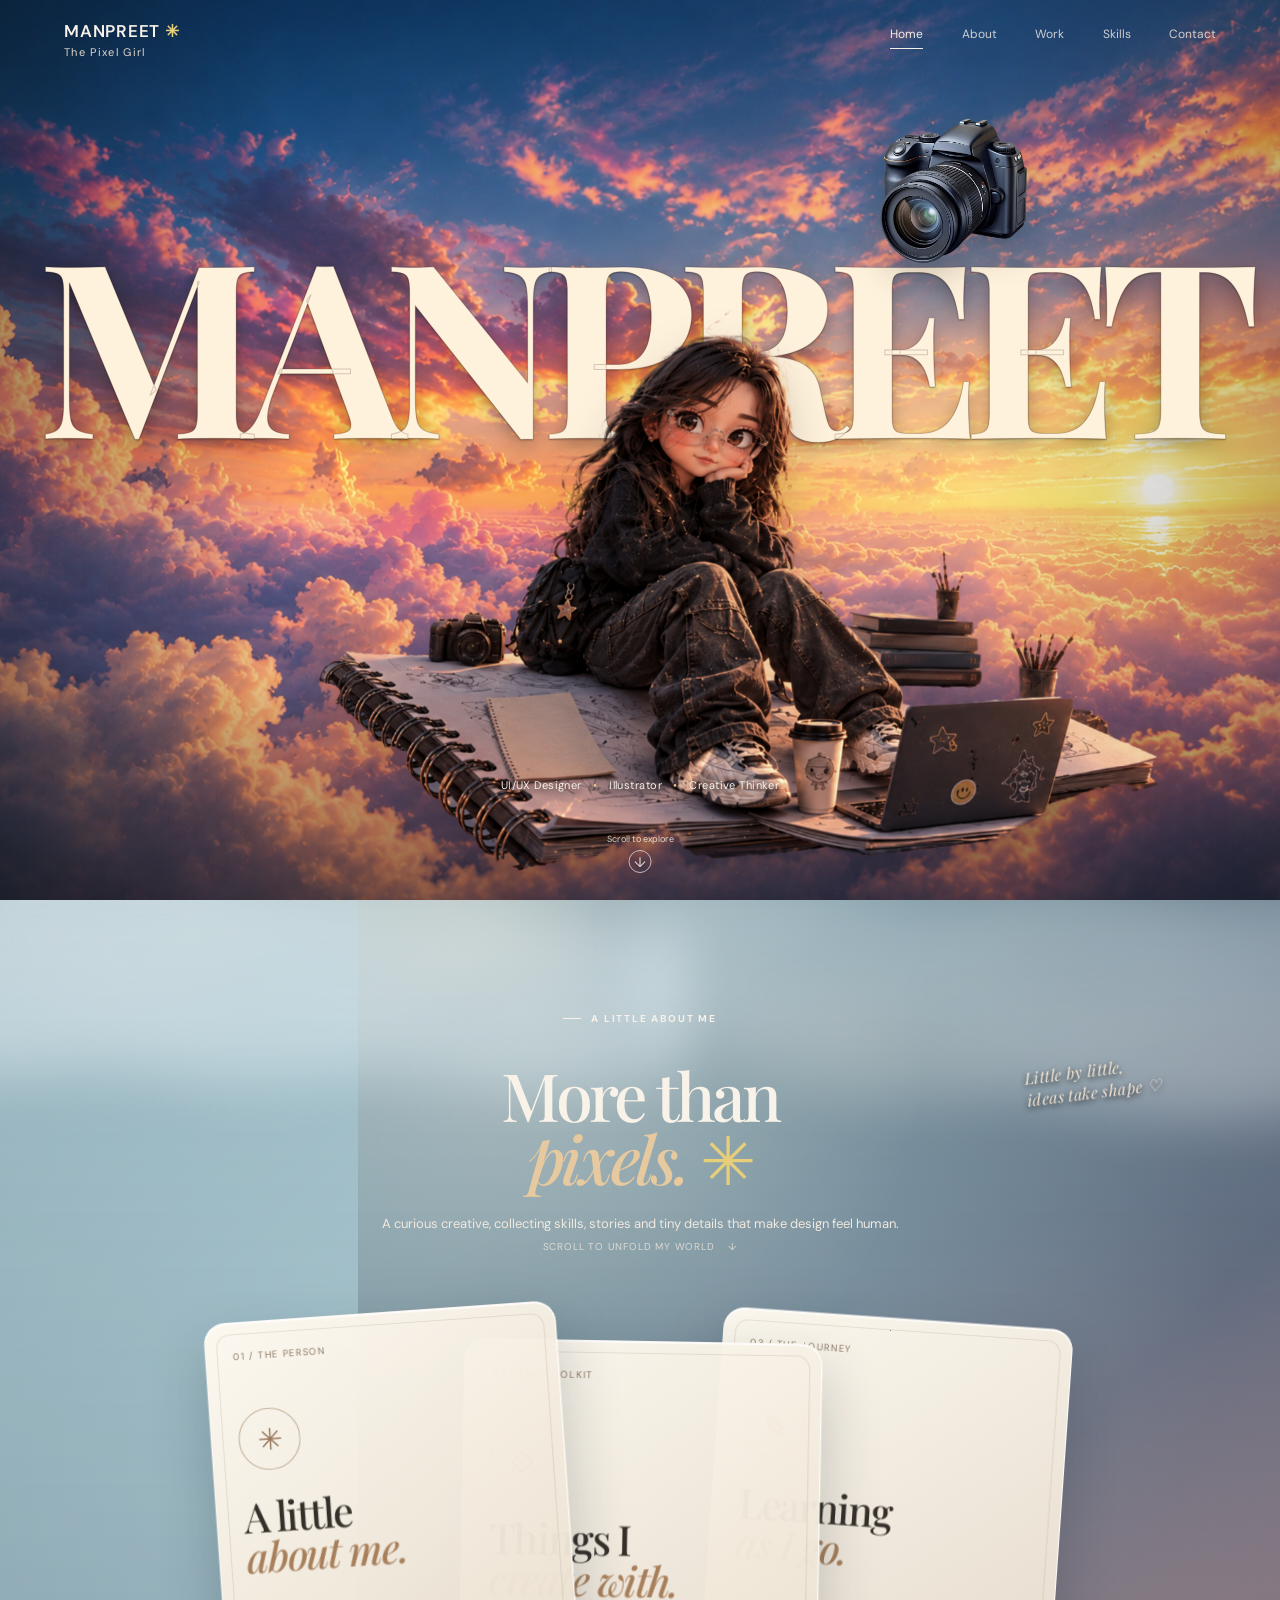
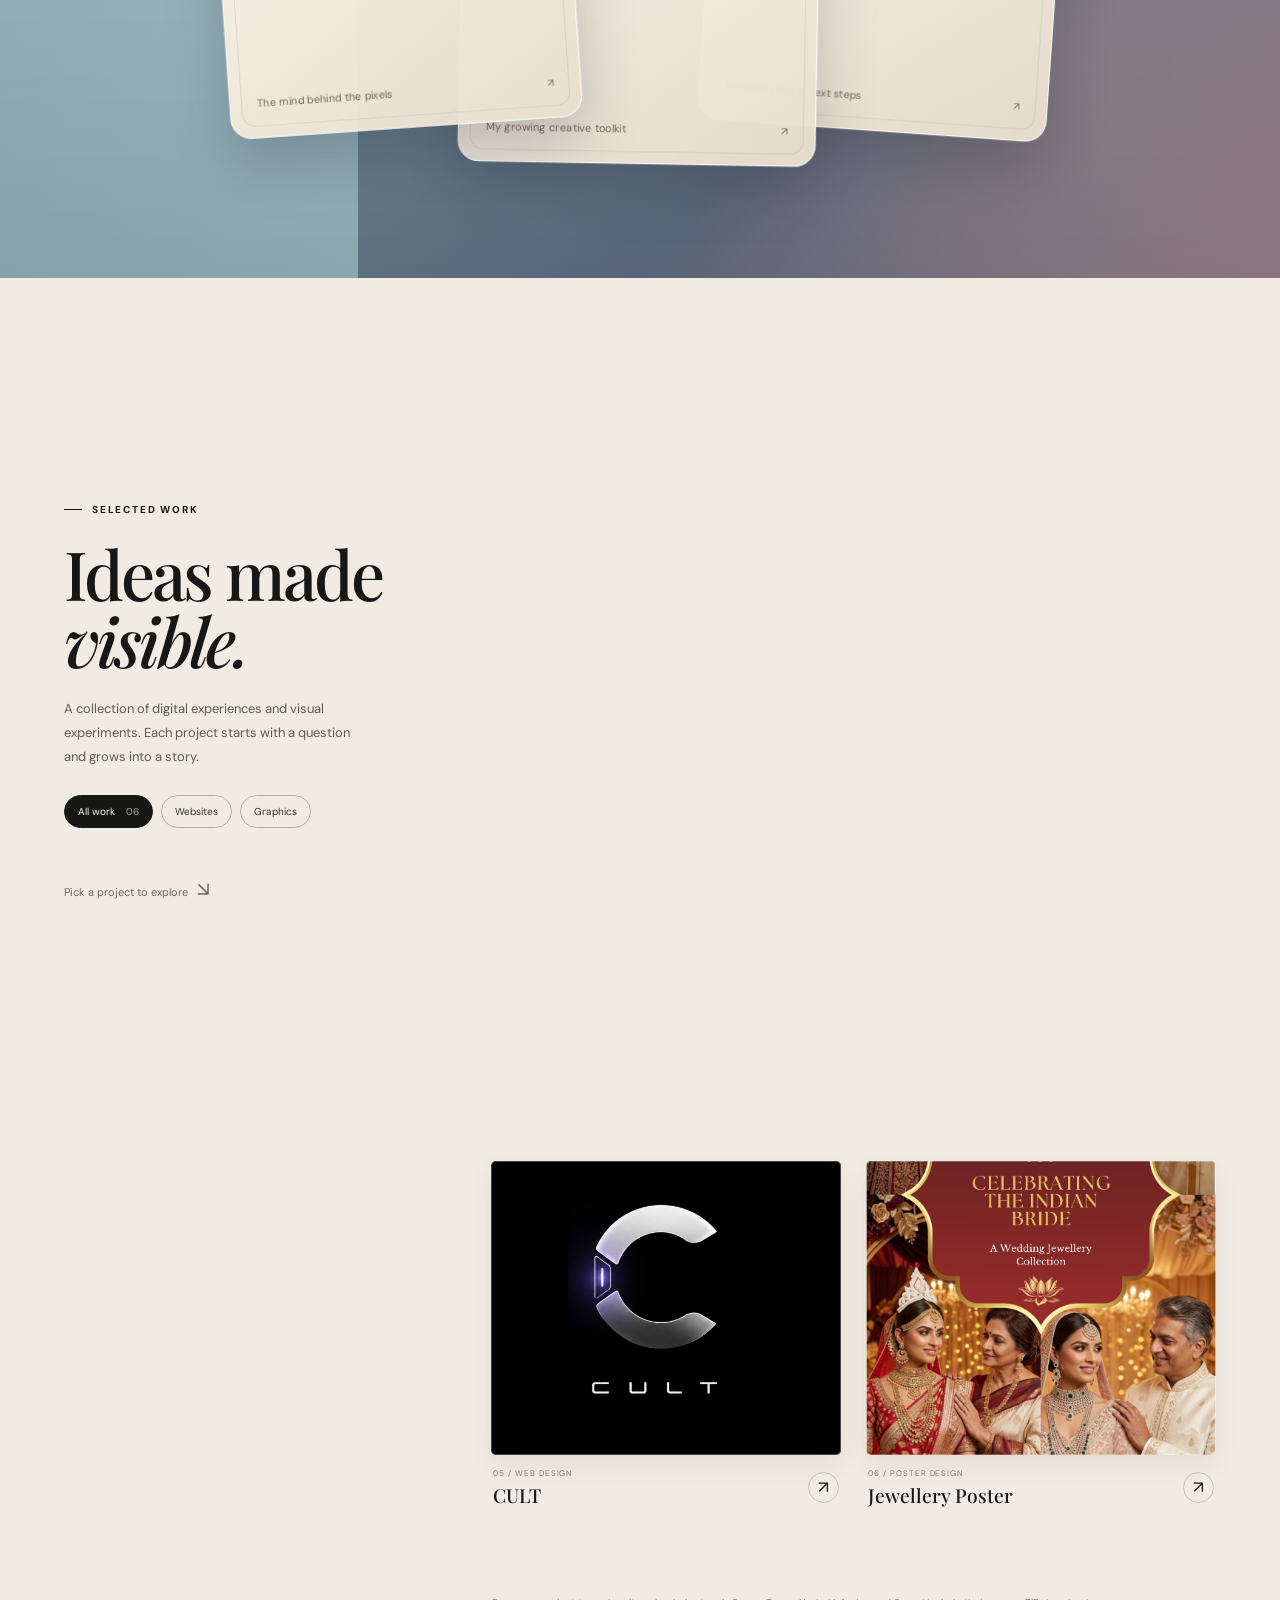
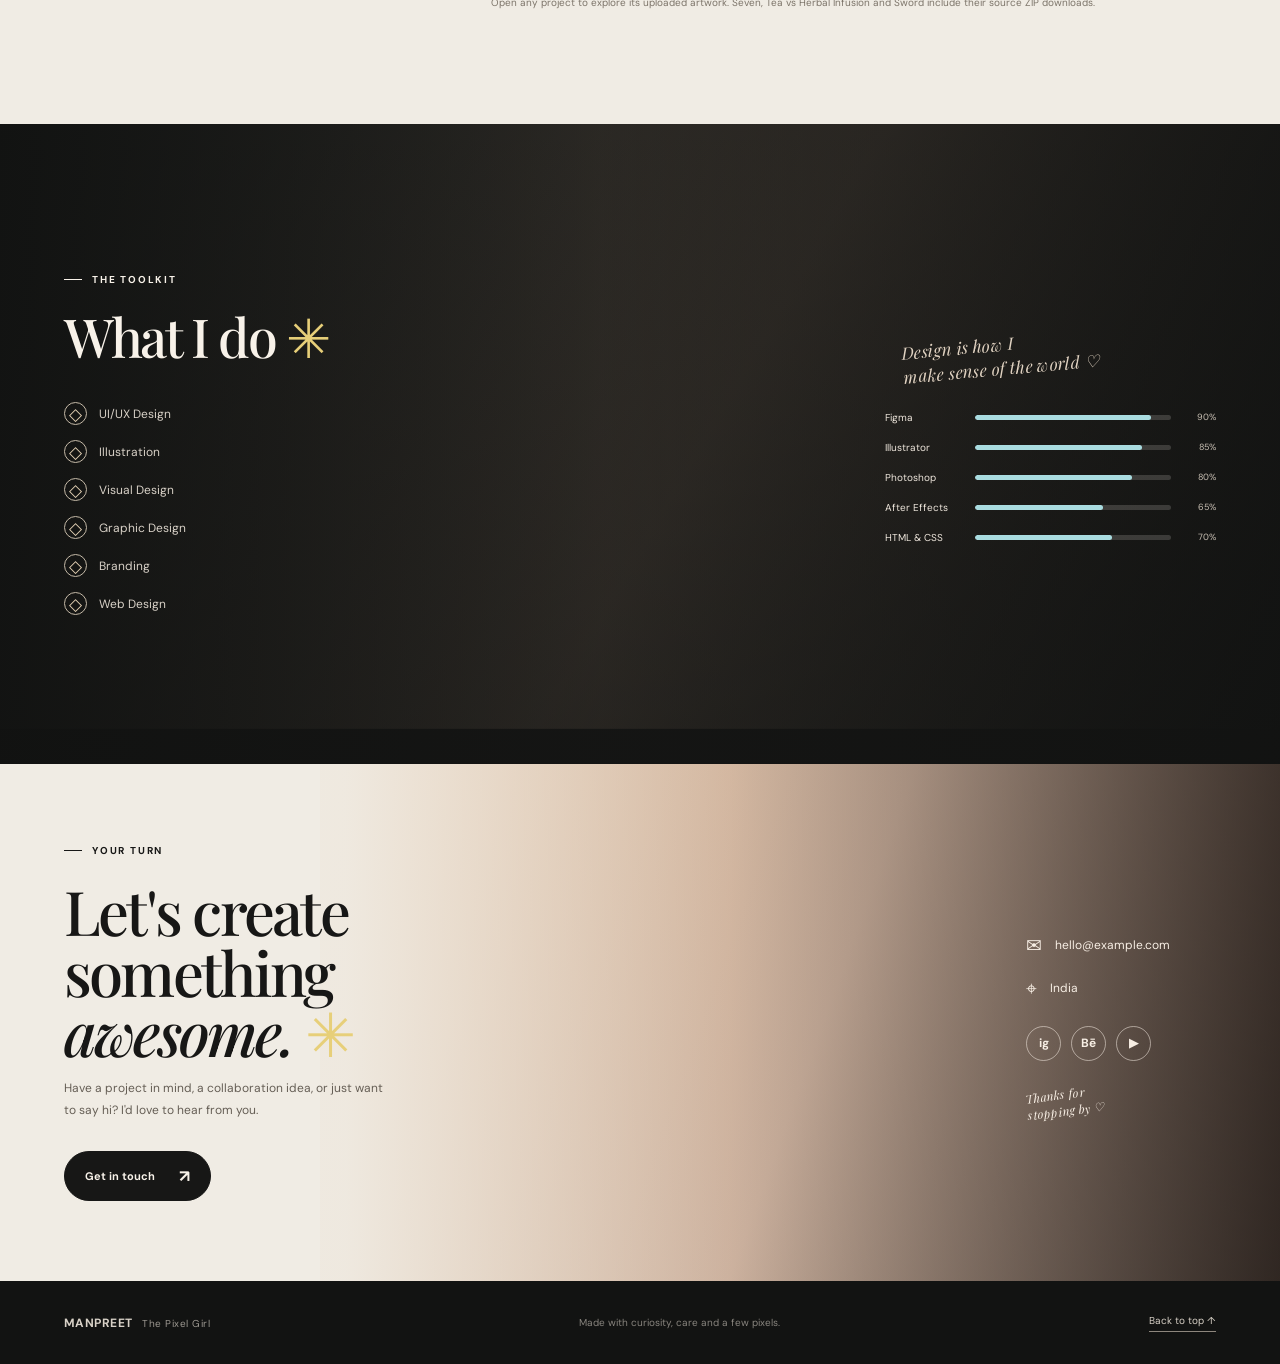
==== commit bd20e6eb: "Add CULT to selected work and update project count" ====
--- a/index.html
+++ b/index.html
@@ -89,7 +89,7 @@
         <h2 id="work-title">Ideas made<br><em>visible.</em></h2>
         <p>A collection of digital experiences and visual experiments. Each project starts with a question and grows into a story.</p>
         <div class="work-controls" role="group" aria-label="Filter projects">
-          <button class="filter-button is-selected" type="button" data-filter="all" aria-pressed="true">All work <span>05</span></button>
+          <button class="filter-button is-selected" type="button" data-filter="all" aria-pressed="true">All work <span>06</span></button>
           <button class="filter-button" type="button" data-filter="web" aria-pressed="false">Websites</button>
           <button class="filter-button" type="button" data-filter="graphic" aria-pressed="false">Graphics</button>
         </div>
@@ -117,6 +117,11 @@
           <div class="project-meta"><div><span class="project-number">04 / UI DESIGN</span><h3>Nectar PDP</h3></div><span class="project-arrow" aria-hidden="true">↗</span></div>
         </a>
 
+
+        <a class="project-card reveal" href="project.html?work=cult" data-category="web" aria-label="Open the CULT digital product website project.">
+          <div class="project-art project-image-art"><img src="assets/cult/1.jpg" alt="CULT digital product website cover" loading="lazy"></div>
+          <div class="project-meta"><div><span class="project-number">05 / WEB DESIGN</span><h3>CULT</h3></div><span class="project-arrow" aria-hidden="true">↗</span></div>
+        </a>
 
         <a class="project-card reveal" href="project.html?work=jewellery" data-category="graphic" aria-label="Open the Jewellery Poster project.">
           <div class="project-art project-image-art"><img src="assets/jewellery%20poster.jpg" alt="Jewellery poster design" loading="lazy"></div>
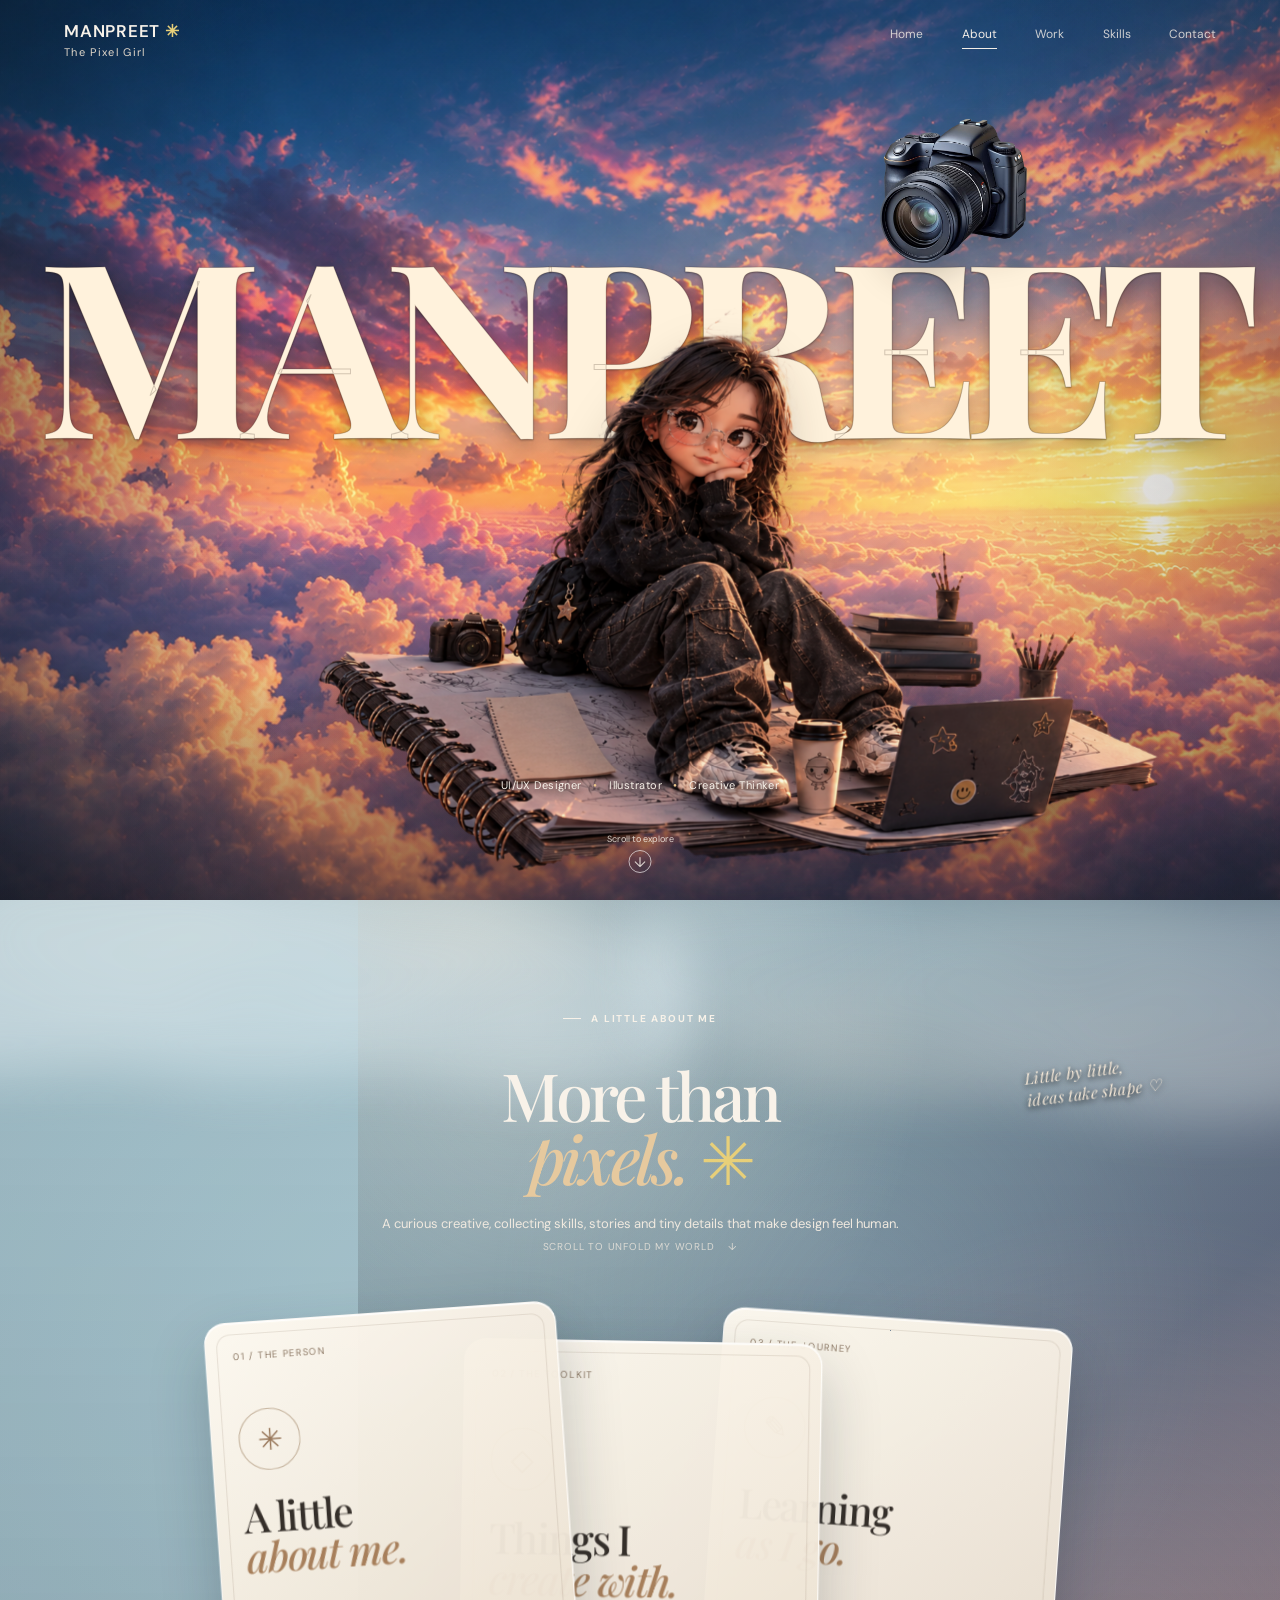
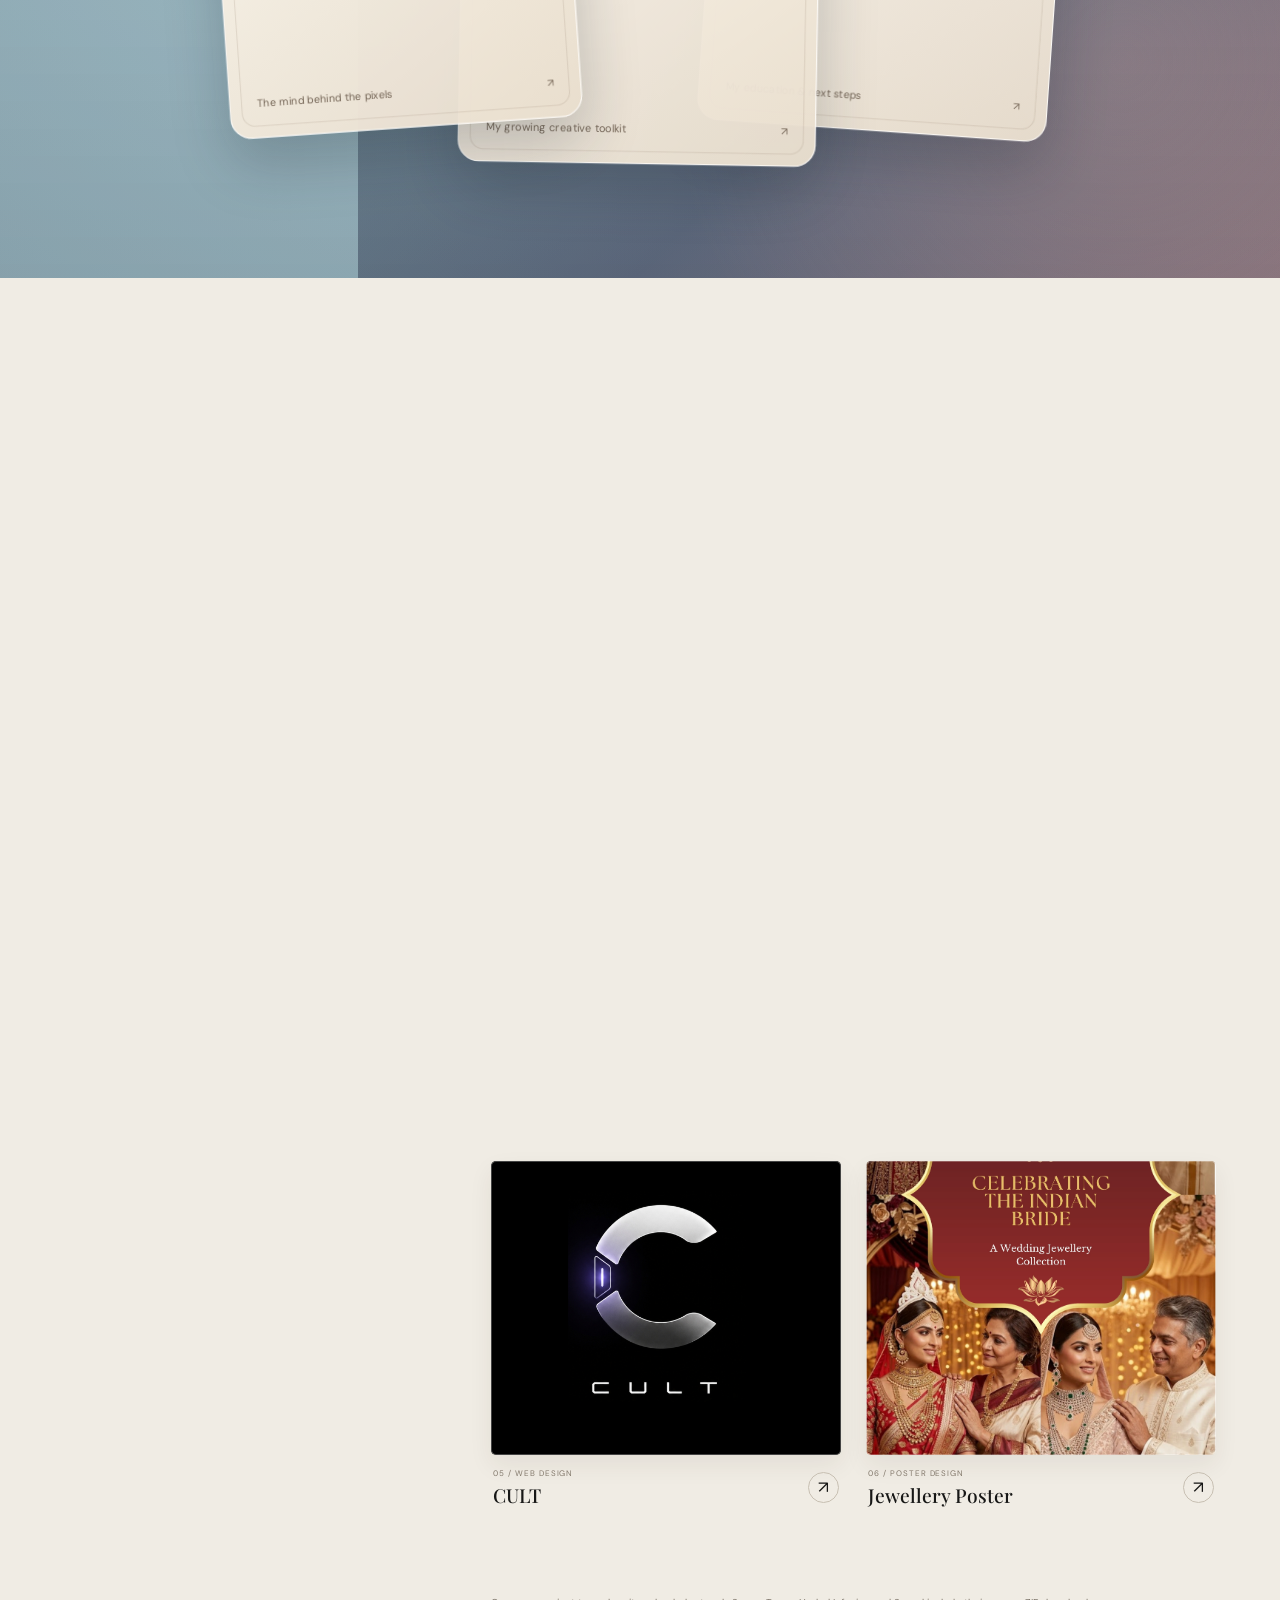
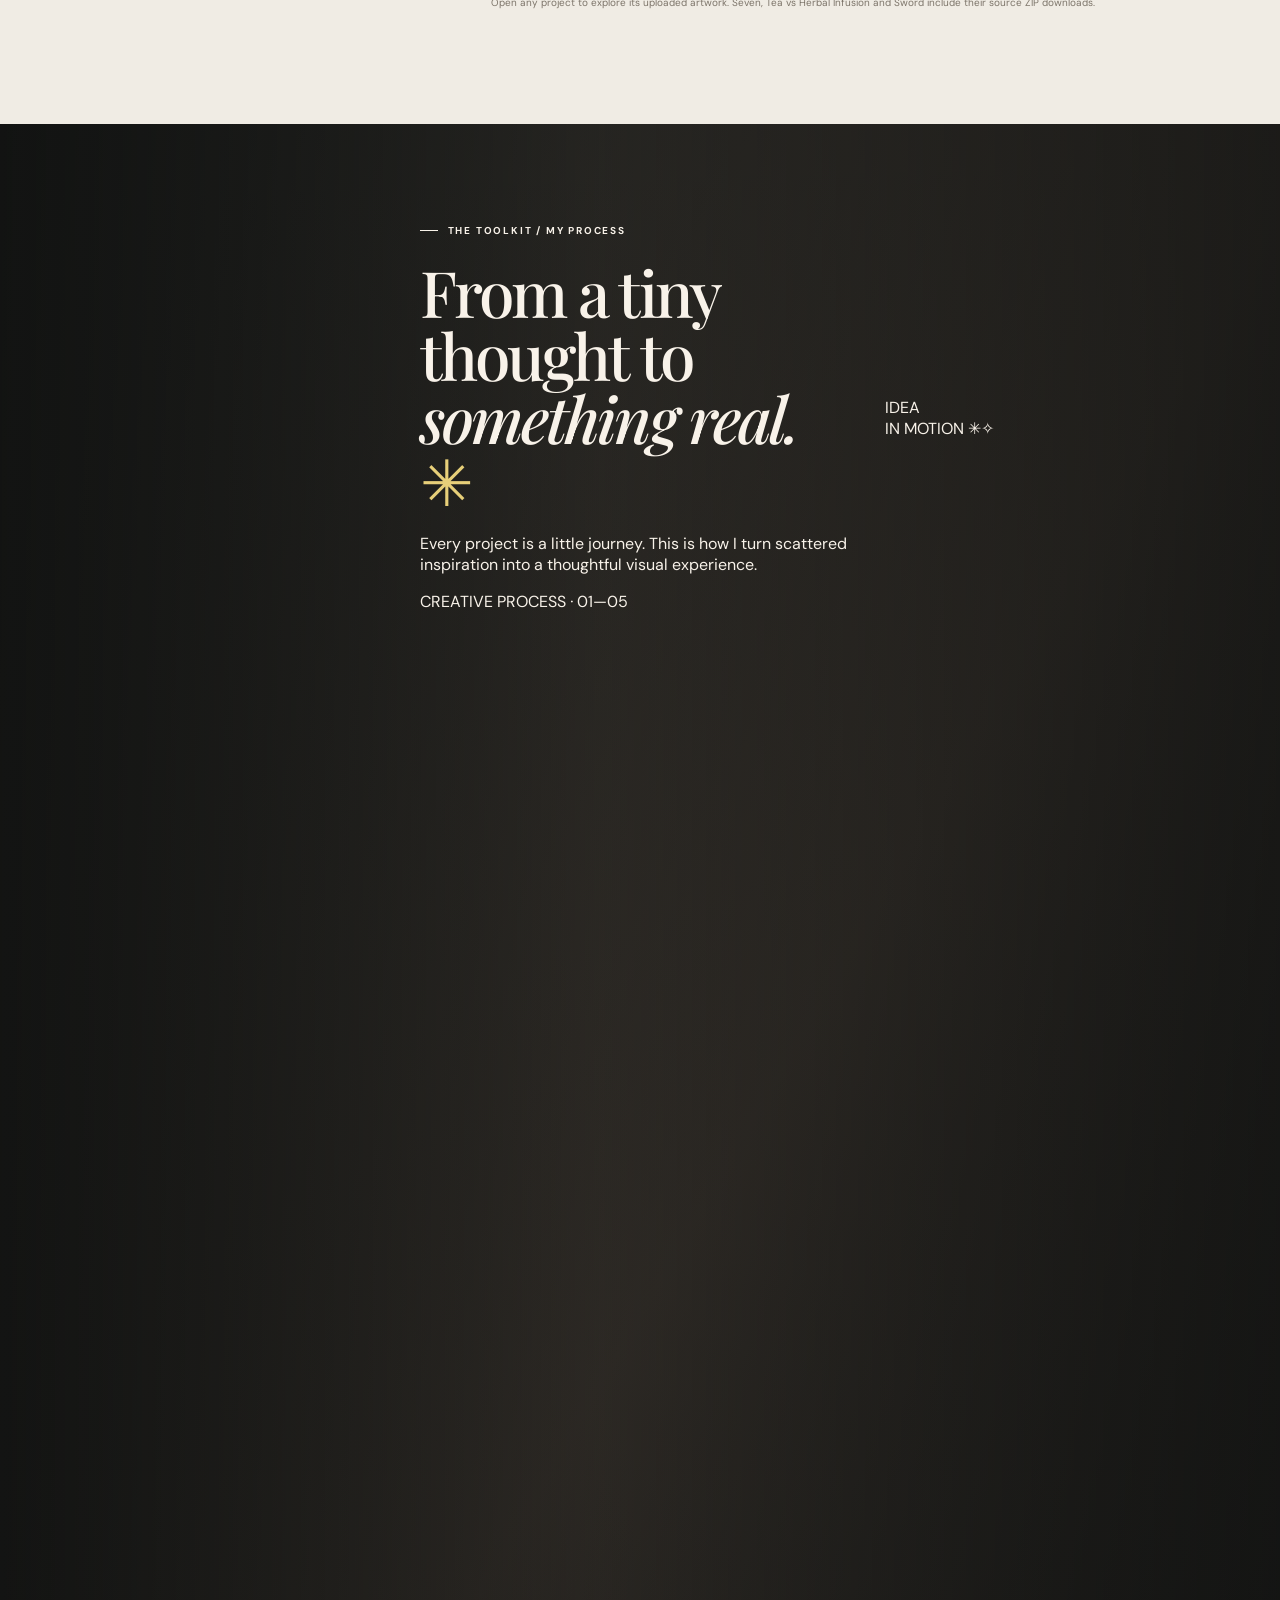
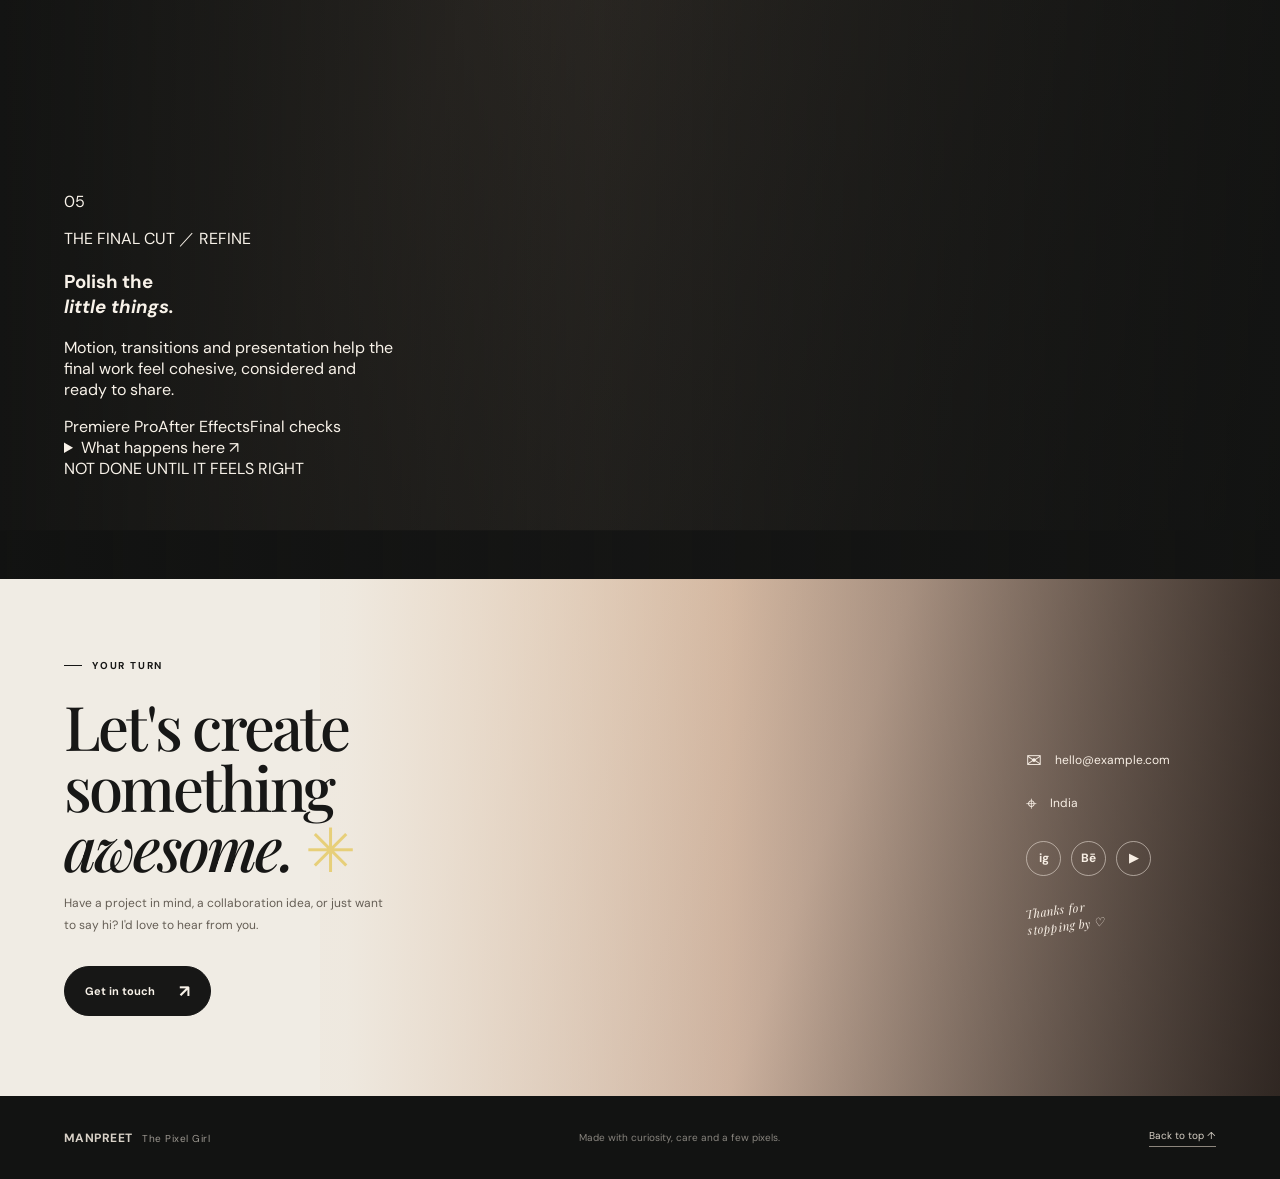
==== commit 94b370dc: "Redesign Toolkit as cinematic creative workflow" ====
--- a/index.html
+++ b/index.html
@@ -131,32 +131,106 @@
       <p class="work-footnote">Open any project to explore its uploaded artwork. Seven, Tea vs Herbal Infusion and Sword include their source ZIP downloads.</p>
     </section>
 
-    <!-- SKILLS: progress bars are visual summaries, not test scores. -->
-    <section class="skills section-dark" id="skills" aria-labelledby="skills-title">
-      <div class="skills-background" data-depth="0.08" aria-hidden="true"></div>
-      <div class="skills-overlay" aria-hidden="true"></div>
-      <div class="skills-copy reveal">
-        <p class="eyebrow"><span></span> THE TOOLKIT</p>
-        <h2 id="skills-title">What I do <span class="star">✳</span></h2>
-        <ul class="skill-list">
-          <li><span class="skill-icon">◇</span> UI/UX Design</li>
-          <li><span class="skill-icon">◇</span> Illustration</li>
-          <li><span class="skill-icon">◇</span> Visual Design</li>
-          <li><span class="skill-icon">◇</span> Graphic Design</li>
-          <li><span class="skill-icon">◇</span> Branding</li>
-          <li><span class="skill-icon">◇</span> Web Design</li>
-        </ul>
-      </div>
-      <div class="skills-character" data-depth="0.2" aria-hidden="true">
-        <img src="assets/manpreet-working.png" alt="" onerror="this.style.display='none'">
-      </div>
-      <div class="software-panel reveal">
-        <p class="hand-note">Design is how I<br>make sense of the world ♡</p>
-        <div class="software-row"><span>Figma</span><div class="skill-track"><i style="--level:90%"></i></div><b>90%</b></div>
-        <div class="software-row"><span>Illustrator</span><div class="skill-track"><i style="--level:85%"></i></div><b>85%</b></div>
-        <div class="software-row"><span>Photoshop</span><div class="skill-track"><i style="--level:80%"></i></div><b>80%</b></div>
-        <div class="software-row"><span>After Effects</span><div class="skill-track"><i style="--level:65%"></i></div><b>65%</b></div>
-        <div class="software-row"><span>HTML &amp; CSS</span><div class="skill-track"><i style="--level:70%"></i></div><b>70%</b></div>
+    <!-- TOOLKIT: a cinematic, step-by-step view of my creative workflow. -->
+    <section class="skills workflow section-dark" id="skills" aria-labelledby="skills-title">
+      <div class="skills-background workflow-background" data-depth="0.08" aria-hidden="true"></div>
+      <div class="skills-overlay workflow-overlay" aria-hidden="true"></div>
+      <div class="workflow-grain" aria-hidden="true"></div>
+
+      <div class="workflow-heading reveal">
+        <p class="eyebrow"><span></span> THE TOOLKIT / MY PROCESS</p>
+        <h2 id="skills-title">From a tiny<br>thought to <em>something real.</em> <span class="star">✳</span></h2>
+        <p>Every project is a little journey. This is how I turn scattered inspiration into a thoughtful visual experience.</p>
+        <span class="workflow-coordinate">CREATIVE PROCESS <i>·</i> 01—05</span>
+      </div>
+
+      <div class="workflow-orbit" aria-hidden="true">
+        <span class="orbit orbit-one"></span><span class="orbit orbit-two"></span>
+        <span class="orbit-core">IDEA<br>IN MOTION</span>
+        <span class="orbit-spark spark-one">✳</span><span class="orbit-spark spark-two">✧</span>
+      </div>
+
+      <div class="workflow-steps" aria-label="My creative workflow">
+        <article class="workflow-step reveal">
+          <div class="workflow-marker"><span>01</span><i></i></div>
+          <div class="workflow-card">
+            <p class="workflow-kicker">THE SPARK <span>／ DISCOVER</span></p>
+            <h3>Understand<br><em>the why.</em></h3>
+            <p>Before opening a design tool, I collect references, ask questions and figure out what the project needs to communicate.</p>
+            <div class="workflow-tags"><span>Research</span><span>References</span><span>Moodboards</span></div>
+            <details class="workflow-more">
+              <summary>What happens here <span aria-hidden="true">↗</span></summary>
+              <p>Gather inspiration, define the audience, note the problem and build a visual direction before committing to an idea.</p>
+            </details>
+          </div>
+          <span class="workflow-side-note">CURIOSITY FIRST</span>
+        </article>
+
+        <article class="workflow-step workflow-step-right reveal">
+          <div class="workflow-marker"><span>02</span><i></i></div>
+          <div class="workflow-card">
+            <p class="workflow-kicker">THE BLUEPRINT <span>／ SHAPE</span></p>
+            <h3>Give the idea<br><em>a structure.</em></h3>
+            <p>I organise the content and map the experience so it feels clear before it starts looking beautiful.</p>
+            <div class="workflow-tags"><span>User flows</span><span>Wireframes</span><span>Layout</span></div>
+            <details class="workflow-more">
+              <summary>What happens here <span aria-hidden="true">↗</span></summary>
+              <p>Sketch the hierarchy, explore different compositions and make sure each screen or visual has a purpose.</p>
+            </details>
+          </div>
+          <span class="workflow-side-note">MAKE IT MAKE SENSE</span>
+        </article>
+
+        <article class="workflow-step reveal">
+          <div class="workflow-marker"><span>03</span><i></i></div>
+          <div class="workflow-card">
+            <p class="workflow-kicker">THE VISUAL WORLD <span>／ DESIGN</span></p>
+            <h3>Make it<br><em>feel something.</em></h3>
+            <p>Colour, type, imagery and detail come together to give the idea its own personality and emotional tone.</p>
+            <div class="workflow-tags"><span>Figma</span><span>Illustrator</span><span>Photoshop</span></div>
+            <details class="workflow-more">
+              <summary>What happens here <span aria-hidden="true">↗</span></summary>
+              <p>Build the visual language, test contrast and consistency, and refine the details that make the work feel intentional.</p>
+            </details>
+          </div>
+          <span class="workflow-side-note">DETAILS HAVE FEELINGS</span>
+        </article>
+
+        <article class="workflow-step workflow-step-right reveal">
+          <div class="workflow-marker"><span>04</span><i></i></div>
+          <div class="workflow-card">
+            <p class="workflow-kicker">THE BUILD <span>／ MAKE IT WORK</span></p>
+            <h3>Bring it<br><em>to life.</em></h3>
+            <p>I turn static ideas into clickable prototypes or responsive web experiences, then test how everything behaves.</p>
+            <div class="workflow-tags"><span>Prototyping</span><span>HTML &amp; CSS</span><span>Interaction</span></div>
+            <details class="workflow-more">
+              <summary>What happens here <span aria-hidden="true">↗</span></summary>
+              <p>Connect screens, build layouts, check responsive behaviour and make the experience feel natural to use.</p>
+            </details>
+          </div>
+          <span class="workflow-side-note">THINK, TEST, TWEAK</span>
+        </article>
+
+        <article class="workflow-step reveal">
+          <div class="workflow-marker"><span>05</span><i></i></div>
+          <div class="workflow-card">
+            <p class="workflow-kicker">THE FINAL CUT <span>／ REFINE</span></p>
+            <h3>Polish the<br><em>little things.</em></h3>
+            <p>Motion, transitions and presentation help the final work feel cohesive, considered and ready to share.</p>
+            <div class="workflow-tags"><span>Premiere Pro</span><span>After Effects</span><span>Final checks</span></div>
+            <details class="workflow-more">
+              <summary>What happens here <span aria-hidden="true">↗</span></summary>
+              <p>Review the whole experience, fix rough edges, refine timing and prepare the final project for its audience.</p>
+            </details>
+          </div>
+          <span class="workflow-side-note">NOT DONE UNTIL IT FEELS RIGHT</span>
+        </article>
+      </div>
+
+      <div class="workflow-footer reveal">
+        <span class="workflow-footer-star">✳</span>
+        <p>There’s no one-size-fits-all process.<br><em>The best tool is the one that serves the idea.</em></p>
+        <span class="workflow-footer-index">END OF PROCESS <b>↗</b></span>
       </div>
     </section>
 
--- a/style.css
+++ b/style.css
@@ -976,3 +976,10 @@
 .project-image-art { overflow: hidden; padding: 0 !important; background: #e9e4dc; }
 .project-image-art img { display: block; width: 100%; height: 100%; min-height: 240px; object-fit: cover; transition: transform .45s ease; }
 .project-card:hover .project-image-art img, .project-card:focus-visible .project-image-art img { transform: scale(1.035); }
+
+
+/* Project detail hero uses the real uploaded cover artwork, never a generated gradient title card. */
+.project-preview { padding: 0; display: block; background: #eee9e0; }
+.project-preview::before, .project-preview::after { display: none; }
+.project-cover-image { display: block; position: absolute; inset: 0; width: 100%; height: 100%; object-fit: contain; object-position: center; background: #eee9e0; }
+.project-download-link[hidden] { display: none !important; }
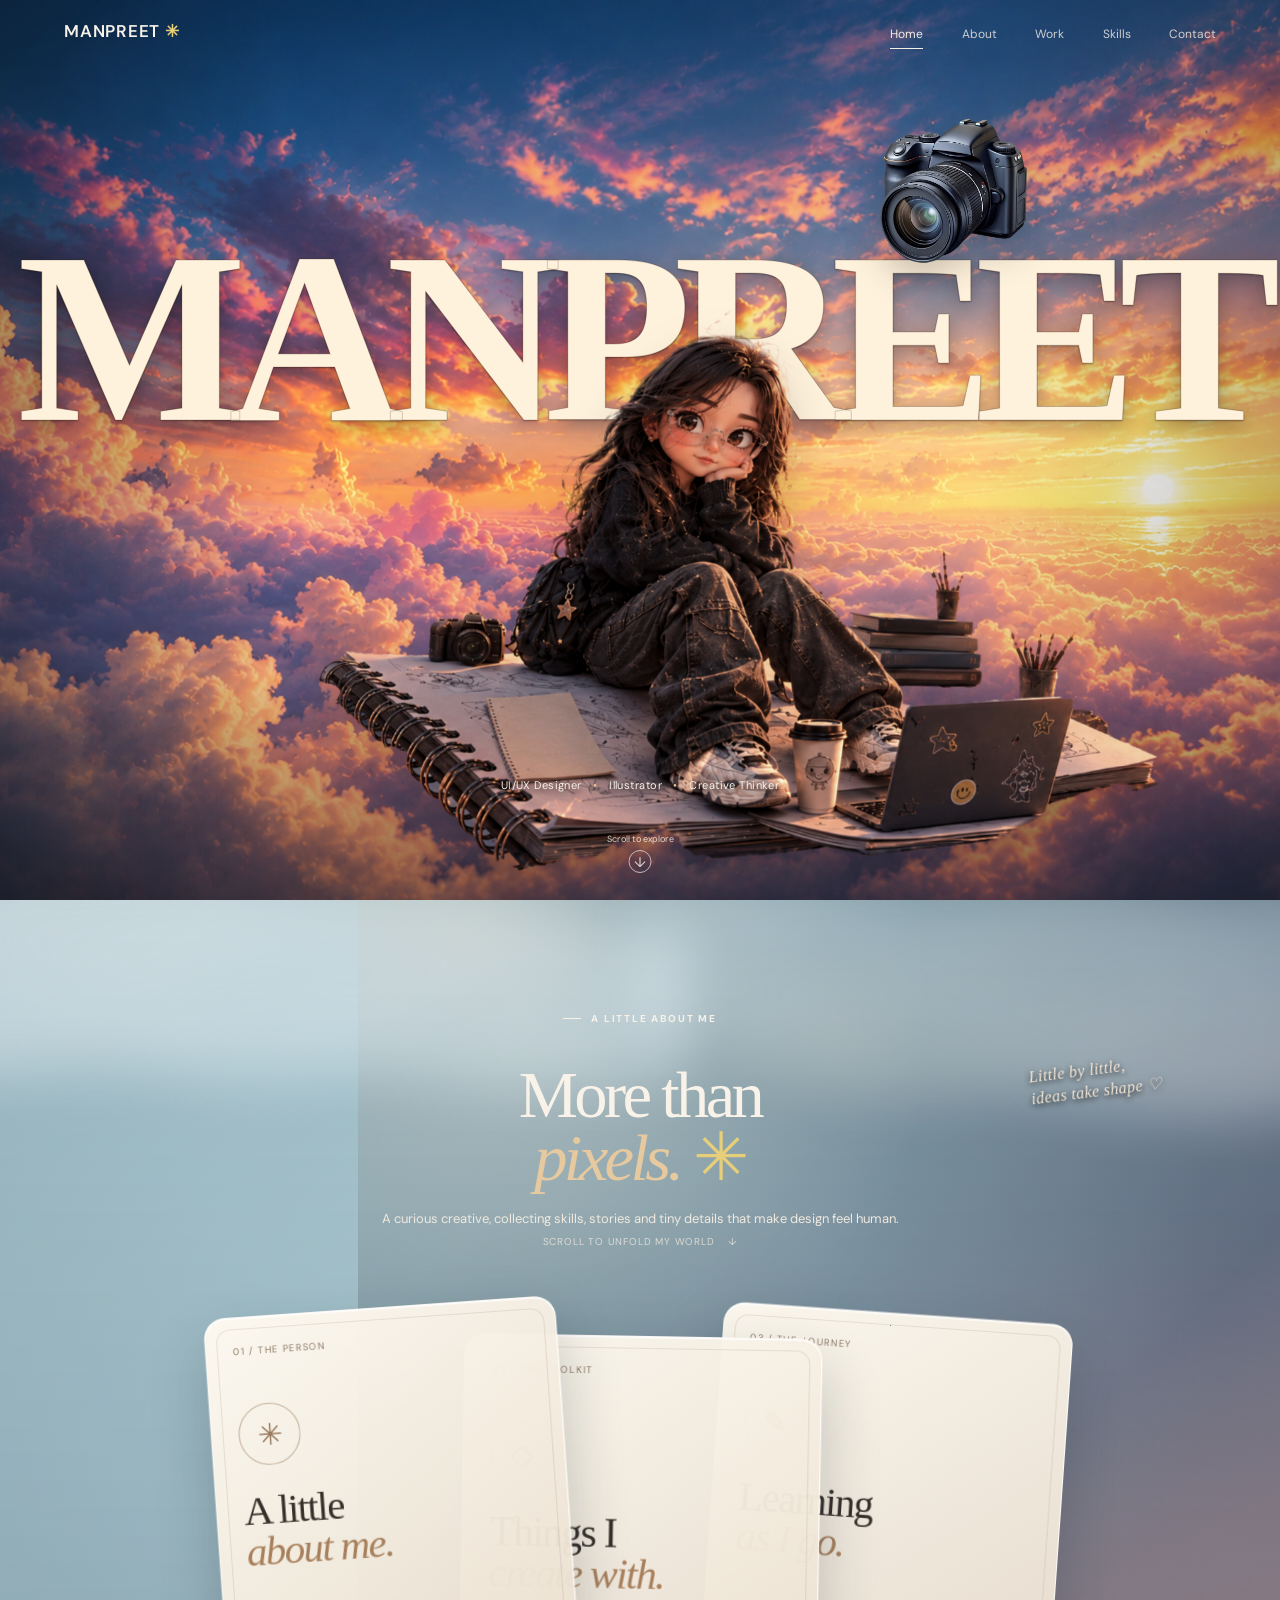
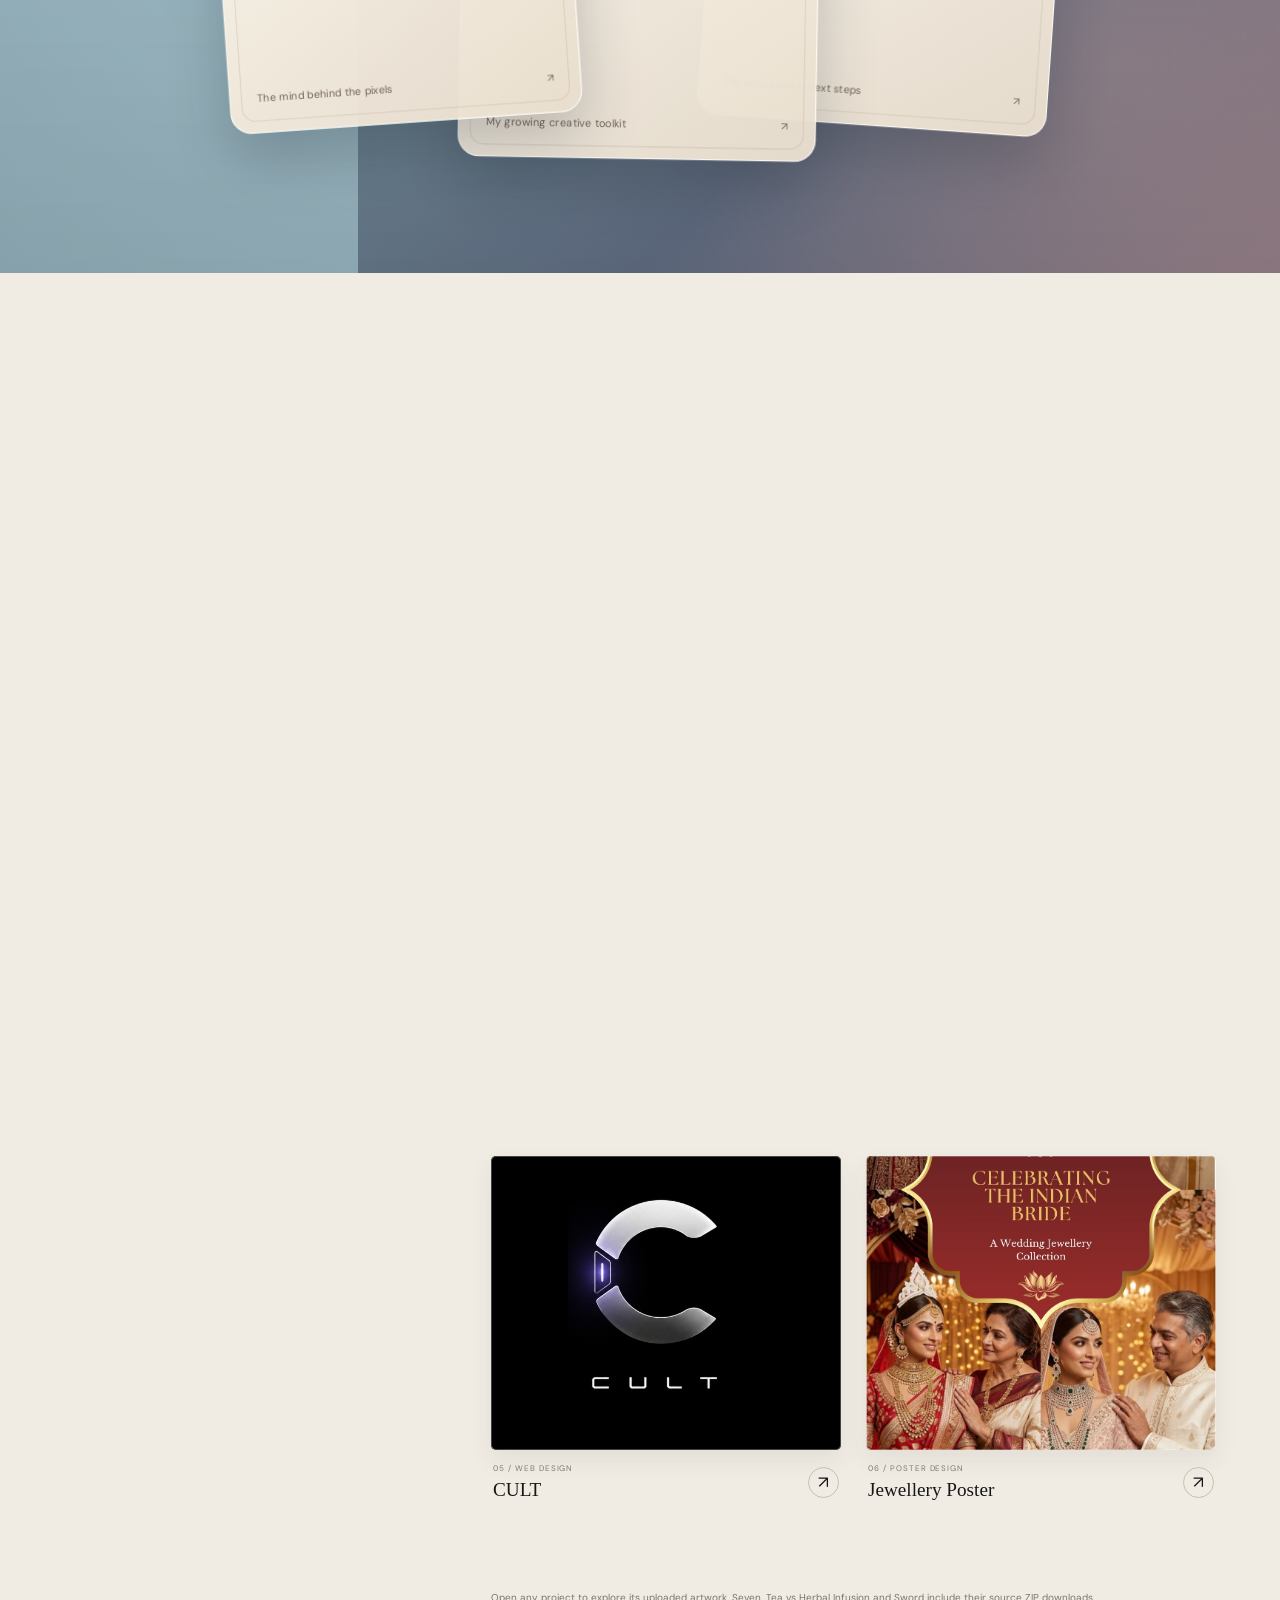
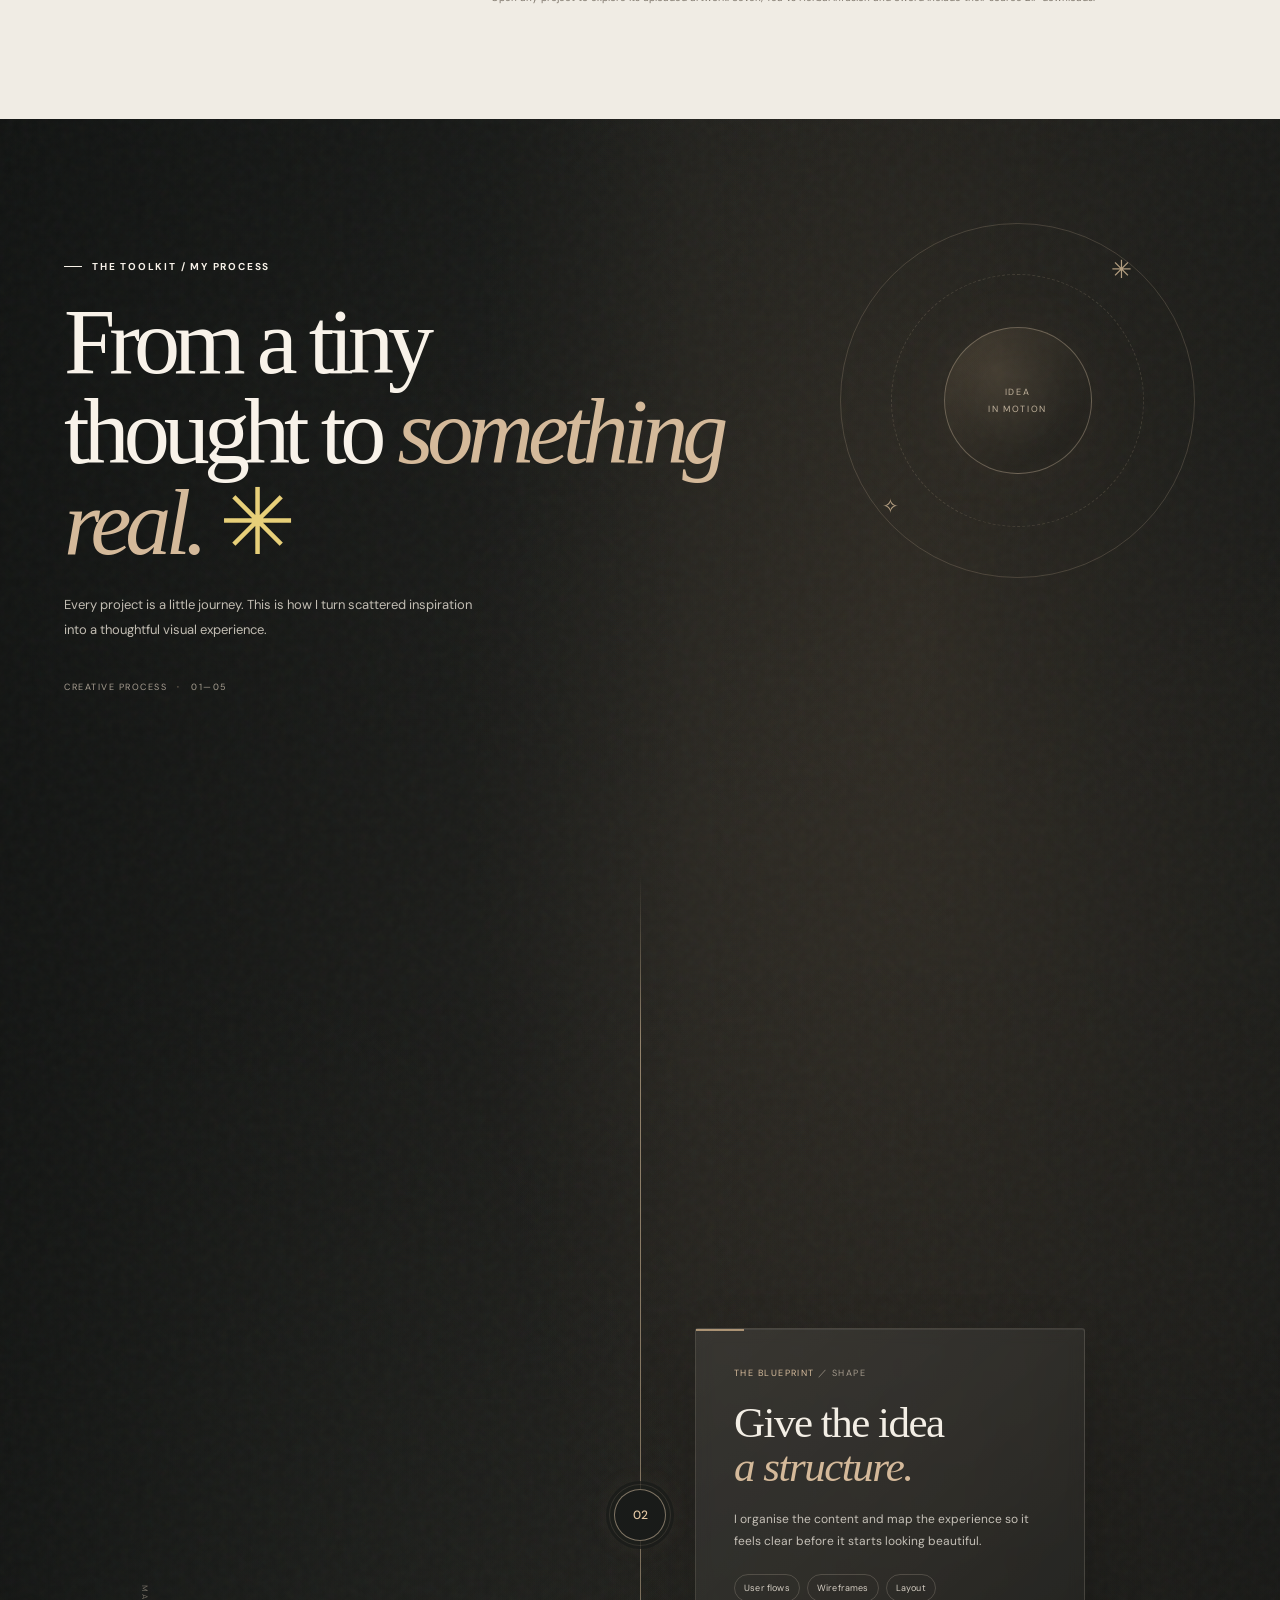
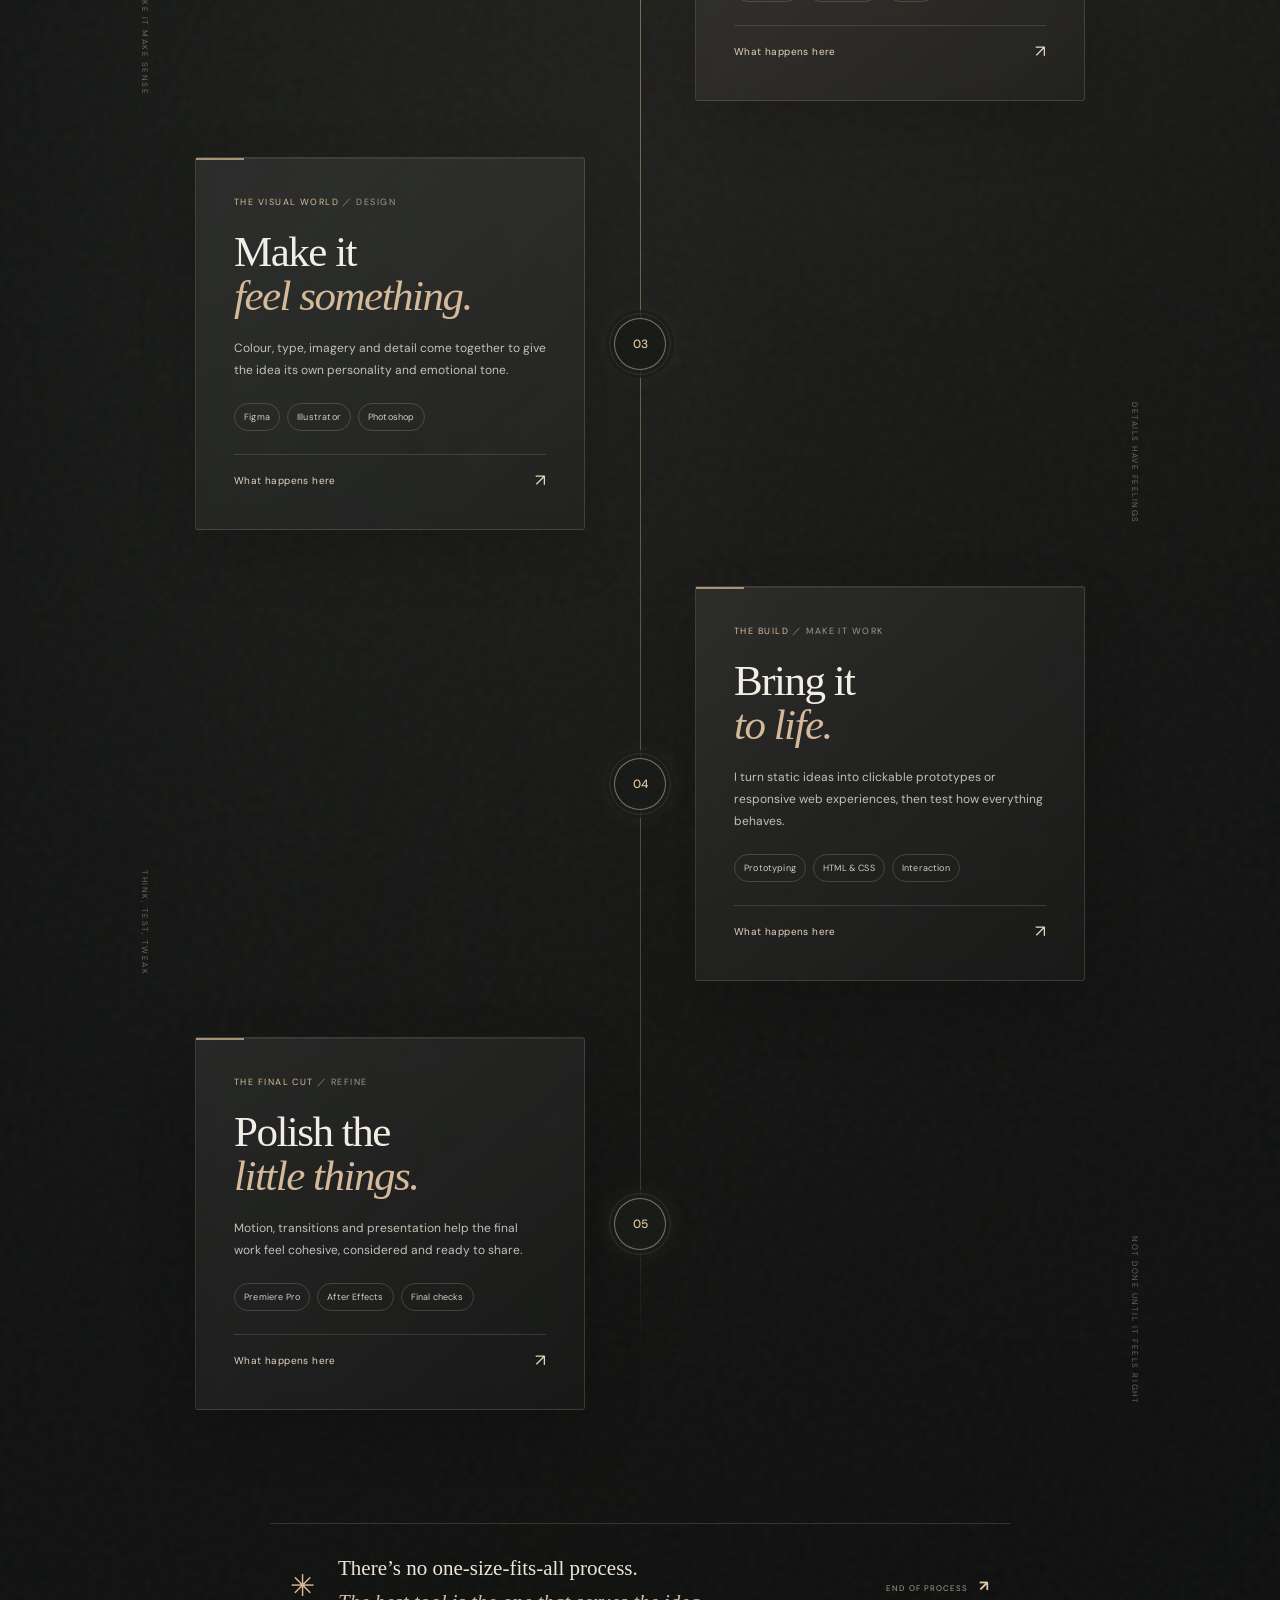
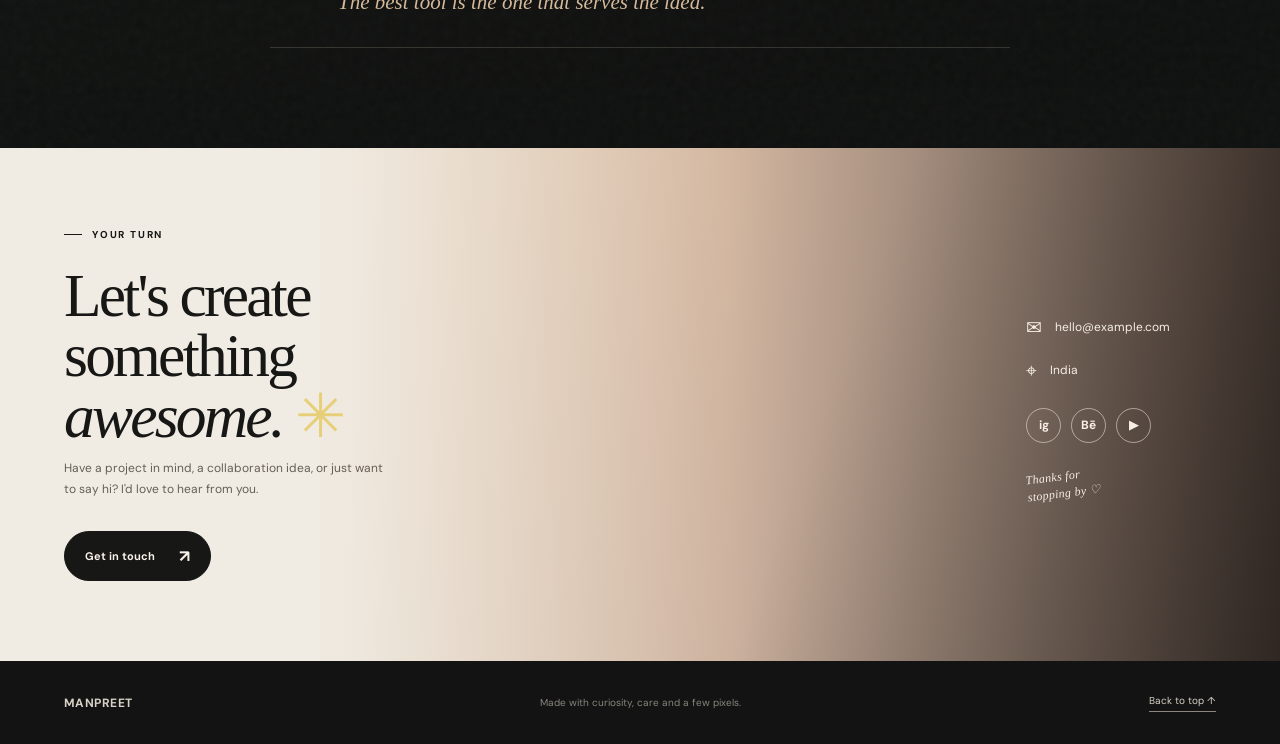
==== commit 0654a7a1: "Use sans-serif typography and remove old tagline" ====
--- a/index.html
+++ b/index.html
@@ -5,10 +5,10 @@
   <meta name="viewport" content="width=device-width, initial-scale=1.0">
   <meta name="theme-color" content="#171716">
   <meta name="description" content="Manpreet's design portfolio: thoughtful digital experiences, illustration and visual stories.">
-  <title>Manpreet | The Pixel Girl</title>
+  <title>Manpreet | Portfolio</title>
   <link rel="preconnect" href="https://fonts.googleapis.com">
   <link rel="preconnect" href="https://fonts.gstatic.com" crossorigin>
-  <link href="https://fonts.googleapis.com/css2?family=DM+Sans:wght@400;500;600;700&family=Playfair+Display:wght@500;600;700&display=swap" rel="stylesheet">
+  <link href="https://fonts.googleapis.com/css2?family=DM+Sans:wght@400;500;600;700&display=swap" rel="stylesheet">
   <link rel="stylesheet" href="style.css">
   <script src="script.js" defer></script>
 </head>
@@ -17,7 +17,6 @@
   <header class="site-header">
     <a class="brand" href="#home" aria-label="Manpreet, back to home">
       <span class="brand-name">MANPREET <span class="star">✳</span></span>
-      <span class="brand-subtitle">The Pixel Girl</span>
     </a>
     <button class="menu-toggle" aria-label="Open navigation" aria-expanded="false" aria-controls="main-nav">
       <span></span><span></span>
@@ -257,7 +256,7 @@
   </main>
 
   <footer class="site-footer">
-    <a class="footer-brand" href="#home">MANPREET <span>The Pixel Girl</span></a>
+    <a class="footer-brand" href="#home">MANPREET </a>
     <p>Made with curiosity, care and a few pixels.</p>
     <a class="back-top" href="#home">Back to top ↑</a>
   </footer>
--- a/style.css
+++ b/style.css
@@ -983,3 +983,325 @@
 .project-preview::before, .project-preview::after { display: none; }
 .project-cover-image { display: block; position: absolute; inset: 0; width: 100%; height: 100%; object-fit: contain; object-position: center; background: #eee9e0; }
 .project-download-link[hidden] { display: none !important; }
+
+
+/* ==========================================================
+   CINEMATIC TOOLKIT: a scroll-led creative workflow.
+   Scoped to .workflow so the rest of the portfolio is untouched.
+   ========================================================== */
+.workflow {
+  position: relative;
+  display: block;
+  min-height: 0;
+  overflow: hidden;
+  padding: clamp(88px, 11vw, 156px) var(--page-pad) 100px;
+  background: #151716;
+  isolation: isolate;
+}
+.workflow-background {
+  background:
+    radial-gradient(ellipse at 72% 18%, rgba(129,105,78,.22), transparent 35%),
+    radial-gradient(ellipse at 15% 60%, rgba(94,113,100,.16), transparent 38%),
+    linear-gradient(145deg, #191b19 0%, #24231f 52%, #111312 100%);
+  opacity: 1;
+}
+.workflow-overlay {
+  background:
+    linear-gradient(90deg, rgba(15,17,16,.72), transparent 54%, rgba(15,17,16,.38)),
+    linear-gradient(180deg, rgba(15,17,16,.08), transparent 25%, rgba(10,11,10,.6));
+}
+.workflow-grain {
+  position: absolute;
+  inset: 0;
+  z-index: -1;
+  pointer-events: none;
+  opacity: .16;
+  background-image: url("data:image/svg+xml,%3Csvg viewBox='0 0 180 180' xmlns='http://www.w3.org/2000/svg'%3E%3Cfilter id='n'%3E%3CfeTurbulence type='fractalNoise' baseFrequency='.86' numOctaves='3' stitchTiles='stitch'/%3E%3C/filter%3E%3Crect width='100%25' height='100%25' filter='url(%23n)' opacity='.22'/%3E%3C/svg%3E");
+}
+.workflow-heading {
+  position: relative;
+  z-index: 3;
+  max-width: 690px;
+}
+.workflow-heading h2 {
+  max-width: 720px;
+  margin: 22px 0 25px;
+  font-size: clamp(46px, 7.2vw, 100px);
+  line-height: .98;
+  letter-spacing: -.065em;
+}
+.workflow-heading h2 em,
+.workflow-card h3 em,
+.workflow-footer em {
+  color: #d4b99a;
+  font-weight: 500;
+}
+.workflow-heading > p:not(.eyebrow) {
+  max-width: 410px;
+  color: #c2bdb3;
+  font-size: 13px;
+  line-height: 1.9;
+}
+.workflow-coordinate {
+  display: inline-flex;
+  gap: 10px;
+  align-items: center;
+  margin-top: 26px;
+  color: #a9a093;
+  font-size: 9px;
+  letter-spacing: .17em;
+}
+.workflow-coordinate i { color: #d4b99a; font-style: normal; }
+.workflow-orbit {
+  position: absolute;
+  top: 70px;
+  right: clamp(-75px, 4vw, 80px);
+  width: clamp(250px, 33vw, 460px);
+  aspect-ratio: 1;
+  display: grid;
+  place-items: center;
+  pointer-events: none;
+  opacity: .8;
+}
+.workflow-orbit .orbit {
+  position: absolute;
+  border: 1px solid rgba(220,198,168,.24);
+  border-radius: 50%;
+  inset: 8%;
+  animation: workflow-orbit 32s linear infinite;
+}
+.workflow-orbit .orbit-two {
+  inset: 20%;
+  border-style: dashed;
+  border-color: rgba(220,198,168,.2);
+  animation-direction: reverse;
+  animation-duration: 45s;
+}
+.orbit-core {
+  display: grid;
+  place-content: center;
+  width: 35%;
+  aspect-ratio: 1;
+  border: 1px solid rgba(220,198,168,.45);
+  border-radius: 50%;
+  color: #e7d5bb;
+  background: radial-gradient(circle at 35% 30%, rgba(203,173,133,.22), rgba(17,19,18,.18) 70%);
+  text-align: center;
+  font-size: 9px;
+  line-height: 1.8;
+  letter-spacing: .18em;
+  box-shadow: 0 0 75px rgba(190,155,112,.08), inset 0 0 35px rgba(190,155,112,.08);
+}
+.orbit-spark { position: absolute; color: #d8bd99; }
+.spark-one { top: 15%; right: 23%; font-size: 25px; }
+.spark-two { left: 18%; bottom: 22%; font-size: 20px; }
+@keyframes workflow-orbit { to { transform: rotate(360deg); } }
+
+.workflow-steps {
+  position: relative;
+  z-index: 2;
+  max-width: 1000px;
+  margin: clamp(85px, 12vw, 160px) auto 0;
+}
+.workflow-steps::before {
+  content: "";
+  position: absolute;
+  top: 25px;
+  bottom: 80px;
+  left: 50%;
+  width: 1px;
+  background: linear-gradient(180deg, transparent, rgba(213,188,154,.62) 8%, rgba(213,188,154,.25) 90%, transparent);
+}
+.workflow-step {
+  position: relative;
+  display: grid;
+  grid-template-columns: 1fr 1fr;
+  align-items: center;
+  min-height: 330px;
+  padding: 28px 0;
+}
+.workflow-step-right .workflow-card { grid-column: 2; }
+.workflow-step-right .workflow-marker { left: 50%; }
+.workflow-marker {
+  position: absolute;
+  z-index: 3;
+  top: 50%;
+  left: 50%;
+  display: flex;
+  align-items: center;
+  justify-content: center;
+  width: 52px;
+  height: 52px;
+  transform: translate(-50%, -50%);
+  border: 1px solid rgba(220,198,168,.52);
+  border-radius: 50%;
+  background: #191b19;
+  box-shadow: 0 0 0 8px rgba(25,27,25,.75), 0 0 30px rgba(207,176,135,.12);
+  color: #e3c7a3;
+  font: 500 12px var(--sans);
+}
+.workflow-marker i {
+  position: absolute;
+  inset: -6px;
+  border: 1px solid rgba(220,198,168,.12);
+  border-radius: 50%;
+  transition: inset .35s ease, border-color .35s ease;
+}
+.workflow-step:hover .workflow-marker i { inset: -10px; border-color: rgba(220,198,168,.42); }
+.workflow-card {
+  position: relative;
+  grid-column: 1;
+  width: min(390px, 90%);
+  padding: clamp(23px, 3.2vw, 38px);
+  border: 1px solid rgba(231,218,197,.14);
+  border-radius: 3px;
+  background: linear-gradient(140deg, rgba(255,255,255,.075), rgba(255,255,255,.018));
+  box-shadow: 0 22px 60px rgba(0,0,0,.16), inset 0 1px rgba(255,255,255,.07);
+  backdrop-filter: blur(8px);
+  transition: border-color .3s, background .3s, transform .45s cubic-bezier(.2,.7,.2,1), box-shadow .3s;
+}
+.workflow-step:not(.workflow-step-right) .workflow-card { justify-self: end; margin-right: 55px; }
+.workflow-step-right .workflow-card { justify-self: start; margin-left: 55px; }
+.workflow-card::before {
+  content: "";
+  position: absolute;
+  top: 0;
+  left: 0;
+  width: 48px;
+  height: 2px;
+  background: #c9ab85;
+  opacity: .8;
+}
+.workflow-card:hover {
+  transform: translateY(-5px);
+  border-color: rgba(220,198,168,.38);
+  background: linear-gradient(140deg, rgba(255,255,255,.095), rgba(255,255,255,.025));
+  box-shadow: 0 30px 75px rgba(0,0,0,.26), inset 0 1px rgba(255,255,255,.1);
+}
+.workflow-kicker {
+  margin: 0 0 21px;
+  color: #d7bd9d;
+  font-size: 9px;
+  letter-spacing: .16em;
+}
+.workflow-kicker span { color: #a49a8c; }
+.workflow-card h3 {
+  margin: 0 0 18px;
+  color: #f3eee5;
+  font: 500 clamp(28px, 3.5vw, 43px)/1.03 var(--serif);
+  letter-spacing: -.035em;
+}
+.workflow-card > p:not(.workflow-kicker) {
+  margin: 0;
+  color: #c5c0b7;
+  font-size: 12px;
+  line-height: 1.85;
+}
+.workflow-tags {
+  display: flex;
+  flex-wrap: wrap;
+  gap: 7px;
+  margin-top: 22px;
+}
+.workflow-tags span {
+  padding: 7px 9px;
+  border: 1px solid rgba(222,208,188,.2);
+  border-radius: 30px;
+  color: #d4cdc2;
+  font-size: 9px;
+  letter-spacing: .02em;
+}
+.workflow-more {
+  margin-top: 23px;
+  border-top: 1px solid rgba(222,208,188,.16);
+  color: #e5d5bf;
+}
+.workflow-more summary {
+  display: flex;
+  align-items: center;
+  justify-content: space-between;
+  gap: 12px;
+  padding-top: 14px;
+  cursor: pointer;
+  list-style: none;
+  font-size: 10px;
+  letter-spacing: .04em;
+}
+.workflow-more summary::-webkit-details-marker { display: none; }
+.workflow-more summary span { font-size: 17px; transition: transform .25s; }
+.workflow-more[open] summary span { transform: rotate(45deg); }
+.workflow-more > p {
+  margin: 12px 0 0;
+  color: #bdb6aa;
+  font-size: 11px;
+  line-height: 1.8;
+}
+.workflow-side-note {
+  position: absolute;
+  right: 0;
+  bottom: 34px;
+  color: rgba(221,207,187,.44);
+  font-size: 8px;
+  letter-spacing: .19em;
+  writing-mode: vertical-rl;
+}
+.workflow-step-right .workflow-side-note { right: auto; left: 0; }
+.workflow-footer {
+  position: relative;
+  display: flex;
+  align-items: center;
+  justify-content: center;
+  gap: 23px;
+  max-width: 740px;
+  margin: 85px auto 0;
+  padding: 28px 20px;
+  border-top: 1px solid rgba(222,208,188,.18);
+  border-bottom: 1px solid rgba(222,208,188,.18);
+}
+.workflow-footer-star { color: #d5b894; font-size: 30px; }
+.workflow-footer p {
+  margin: 0;
+  color: #eee5d8;
+  font: 500 clamp(15px, 2vw, 21px)/1.6 var(--serif);
+}
+.workflow-footer-index {
+  margin-left: auto;
+  color: #a99f91;
+  font-size: 8px;
+  letter-spacing: .13em;
+  white-space: nowrap;
+}
+.workflow-footer-index b { display: inline-block; margin-left: 8px; color: #dfc6a4; font-size: 15px; }
+@media (max-width: 760px) {
+  .workflow { padding-top: 85px; padding-bottom: 75px; }
+  .workflow-heading h2 { font-size: clamp(43px, 10vw, 68px); }
+  .workflow-orbit { top: 95px; right: -100px; width: 270px; opacity: .42; }
+  .workflow-steps { margin-top: 75px; }
+  .workflow-steps::before { left: 23px; }
+  .workflow-step, .workflow-step-right {
+    display: block;
+    min-height: 0;
+    padding: 0 0 38px 0;
+  }
+  .workflow-marker, .workflow-step-right .workflow-marker {
+    top: 25px;
+    left: 23px;
+    width: 46px;
+    height: 46px;
+    transform: translate(-50%, 0);
+  }
+  .workflow-card, .workflow-step-right .workflow-card,
+  .workflow-step:not(.workflow-step-right) .workflow-card {
+    width: auto;
+    margin: 0 0 0 60px;
+    padding: 24px 21px;
+  }
+  .workflow-card h3 { font-size: 32px; }
+  .workflow-side-note, .workflow-step-right .workflow-side-note { display: none; }
+  .workflow-footer { margin-top: 30px; justify-content: flex-start; gap: 14px; padding: 24px 0; }
+  .workflow-footer-index { display: none; }
+}
+@media (prefers-reduced-motion: reduce) {
+  .workflow-orbit .orbit { animation: none !important; }
+  .workflow-card, .workflow-marker i, .workflow-more summary span { transition: none !important; }
+}
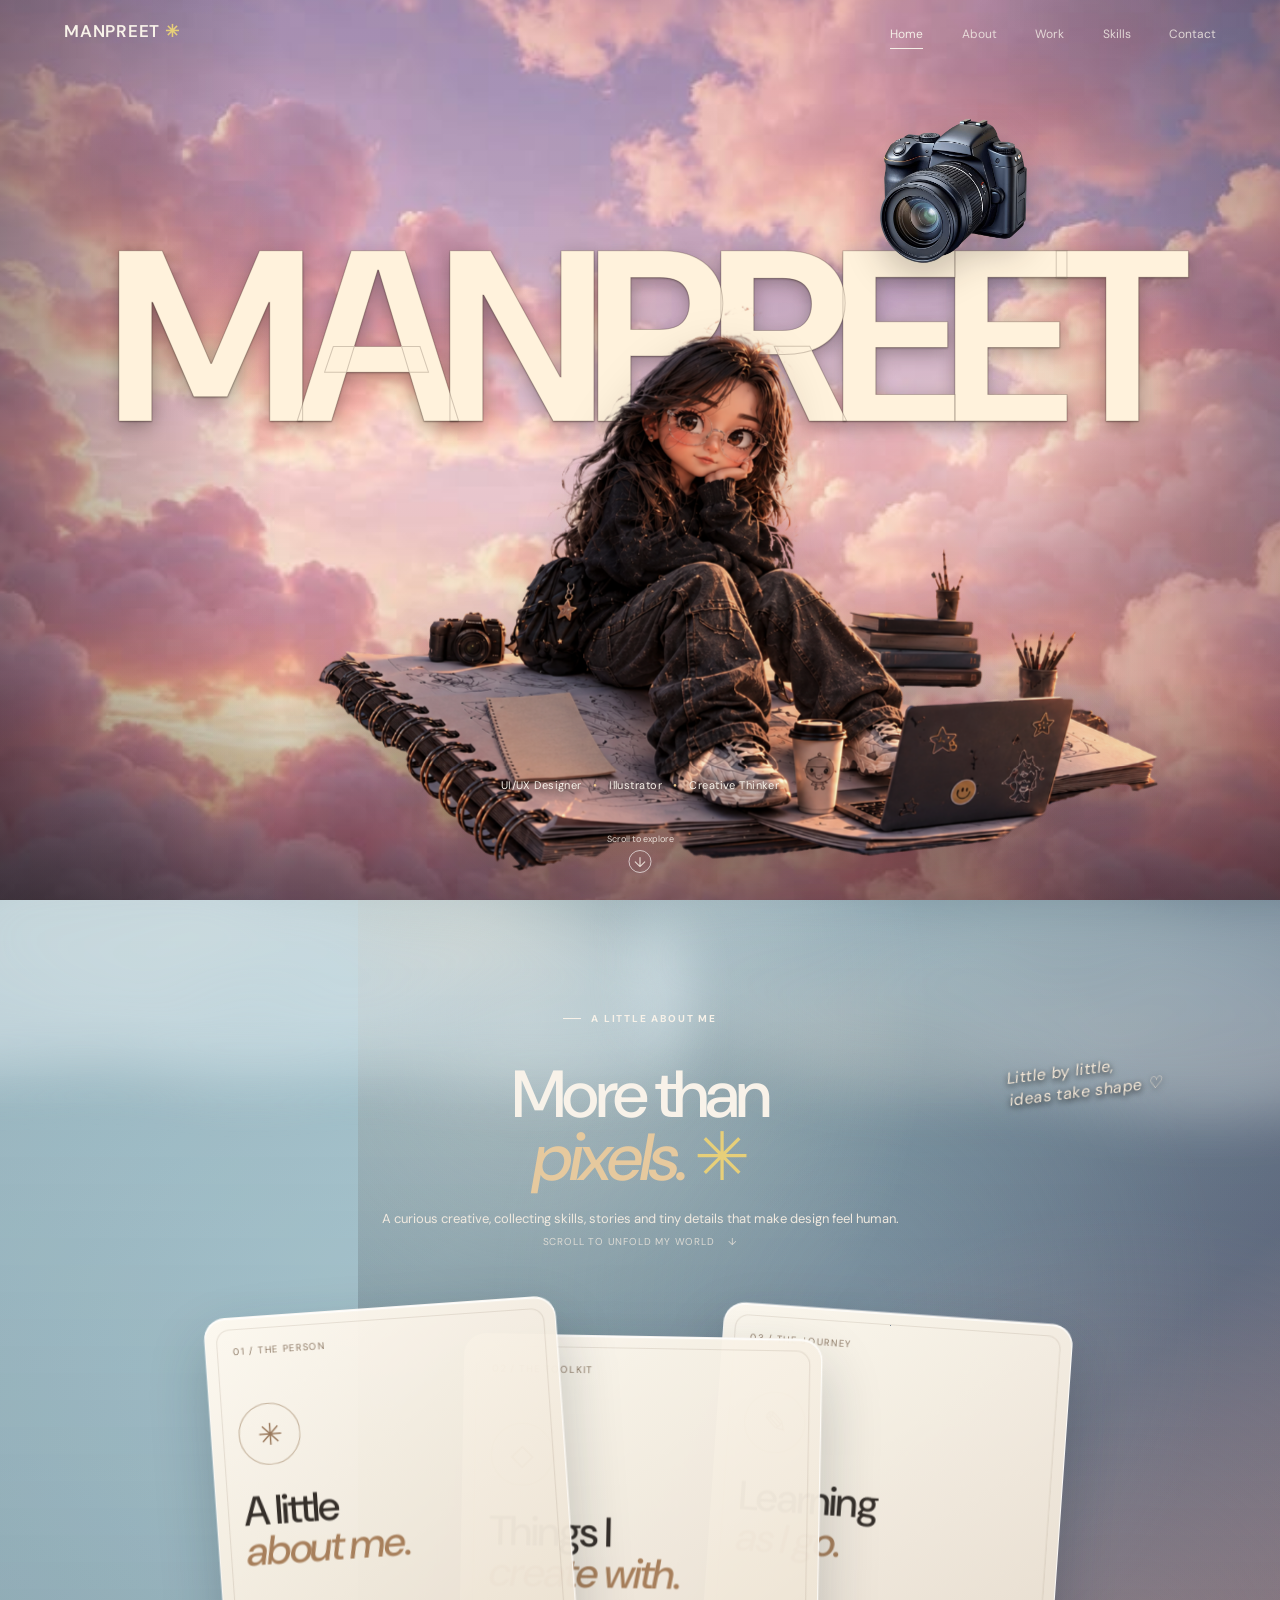
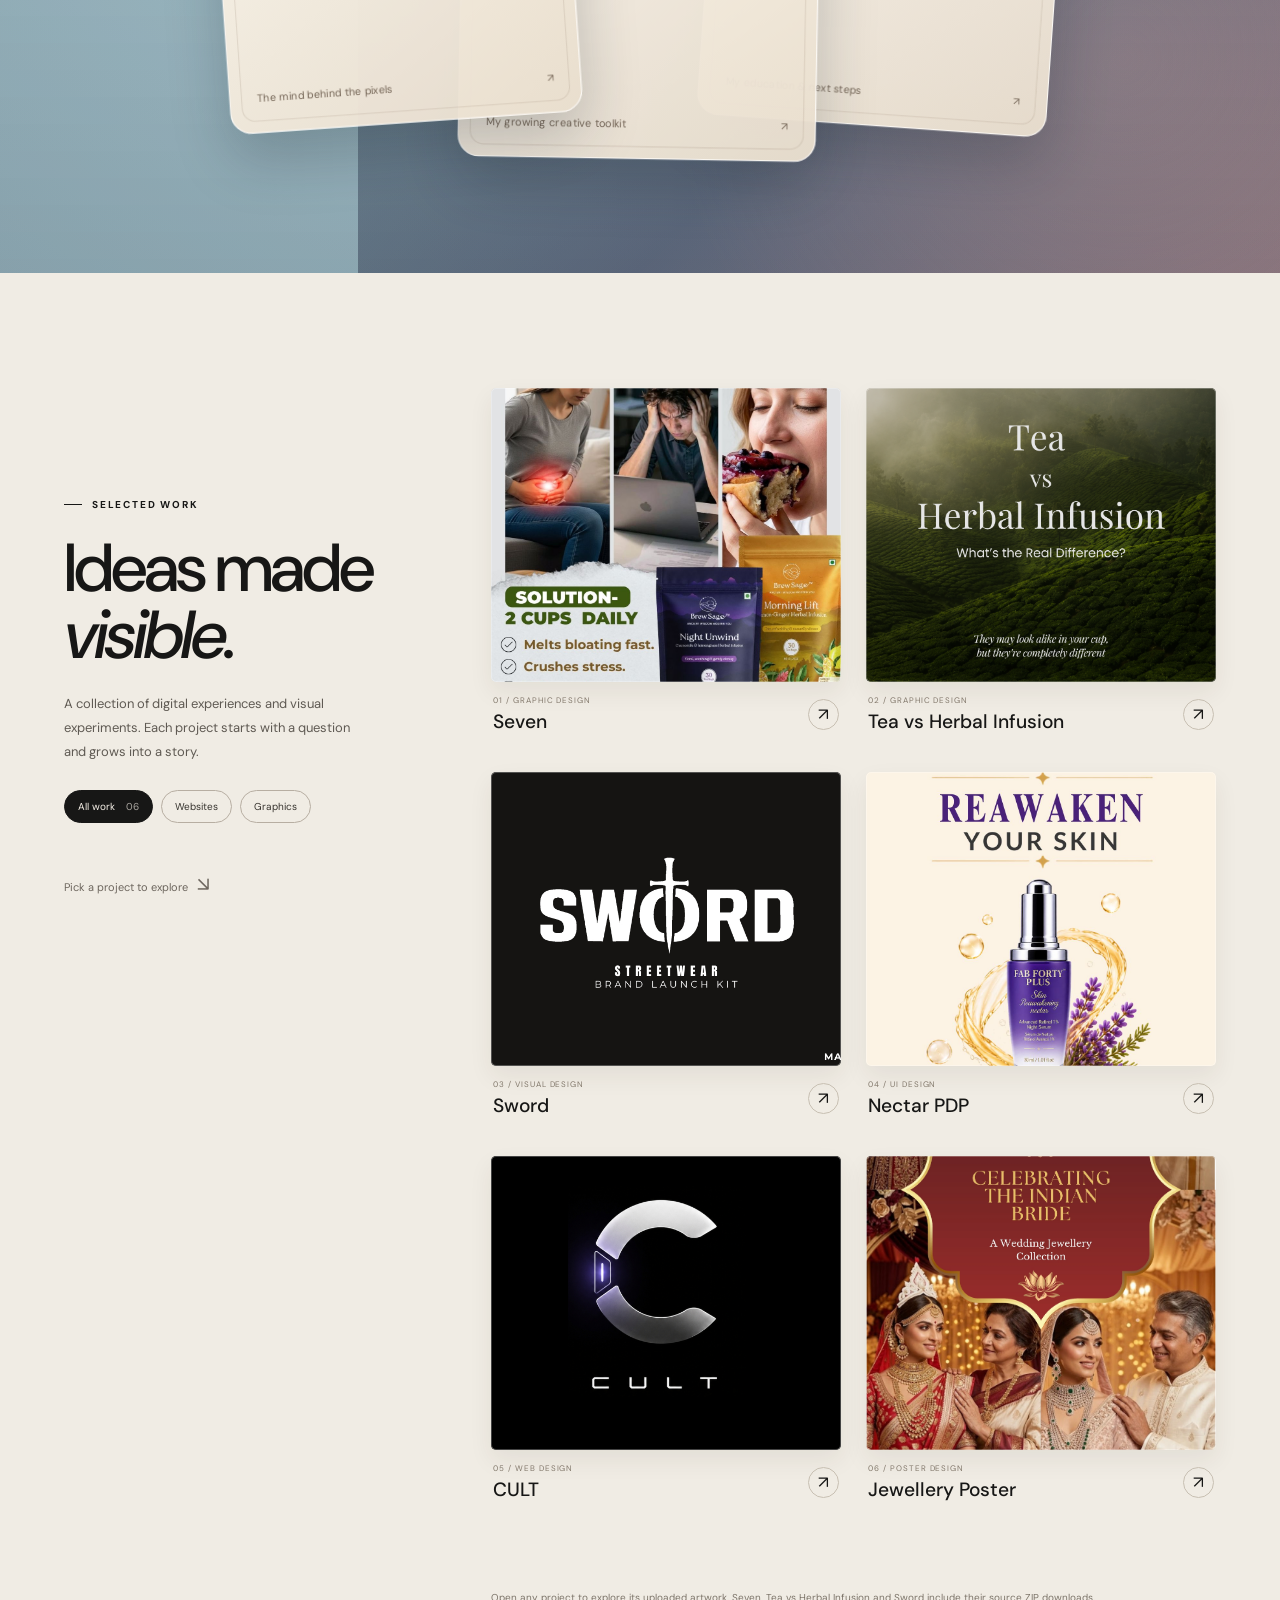
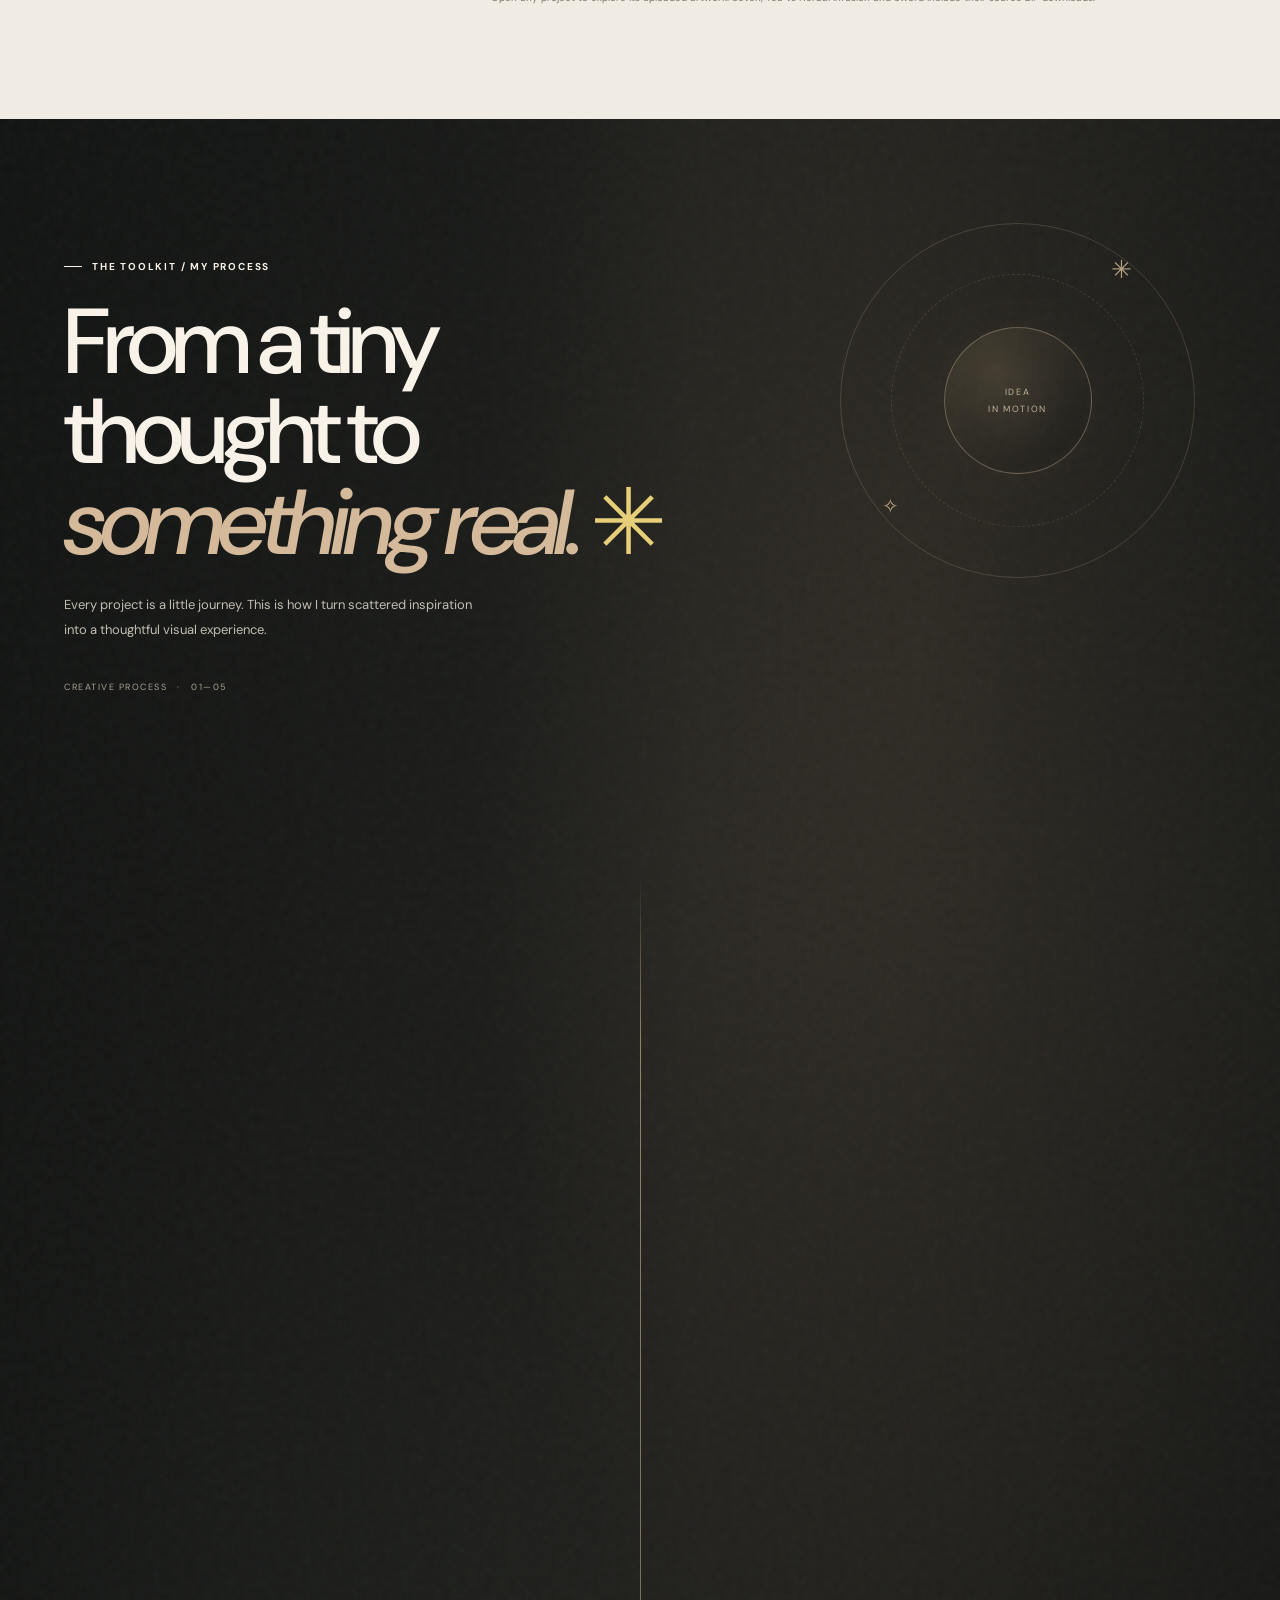
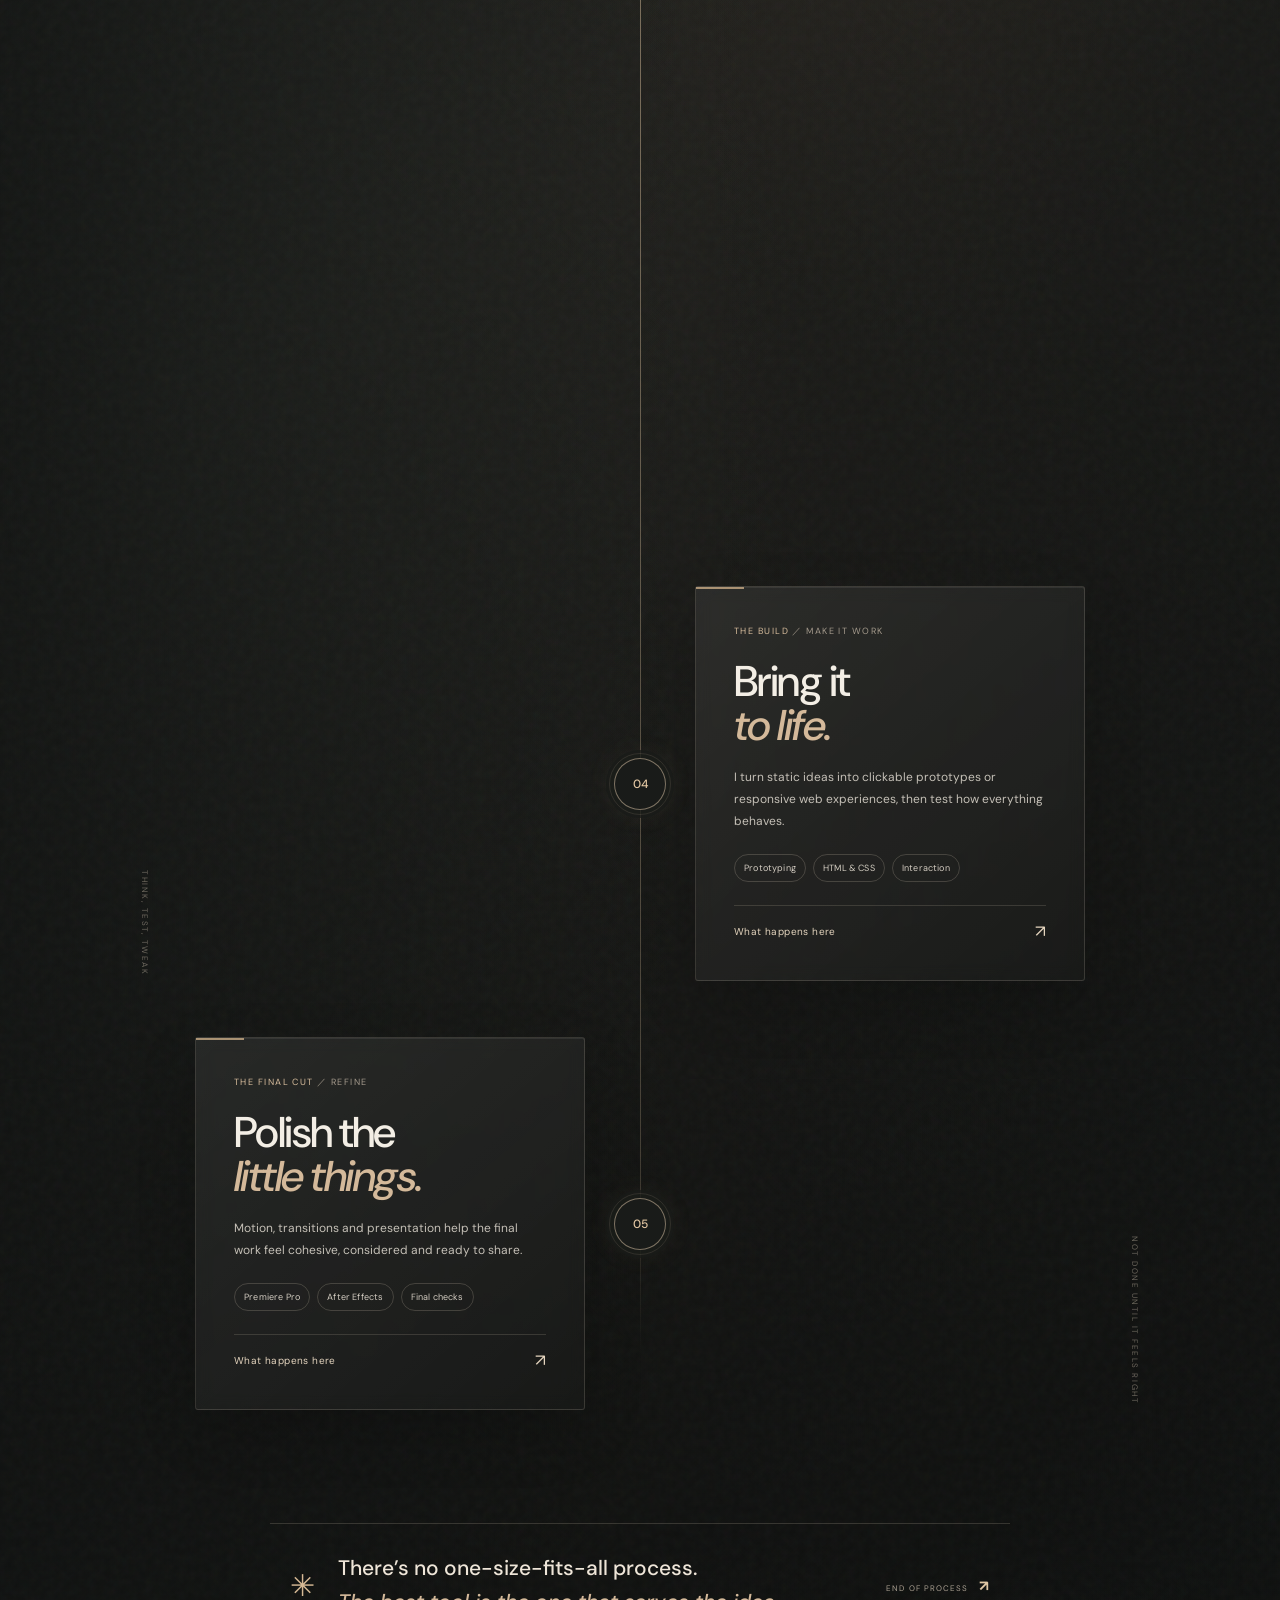
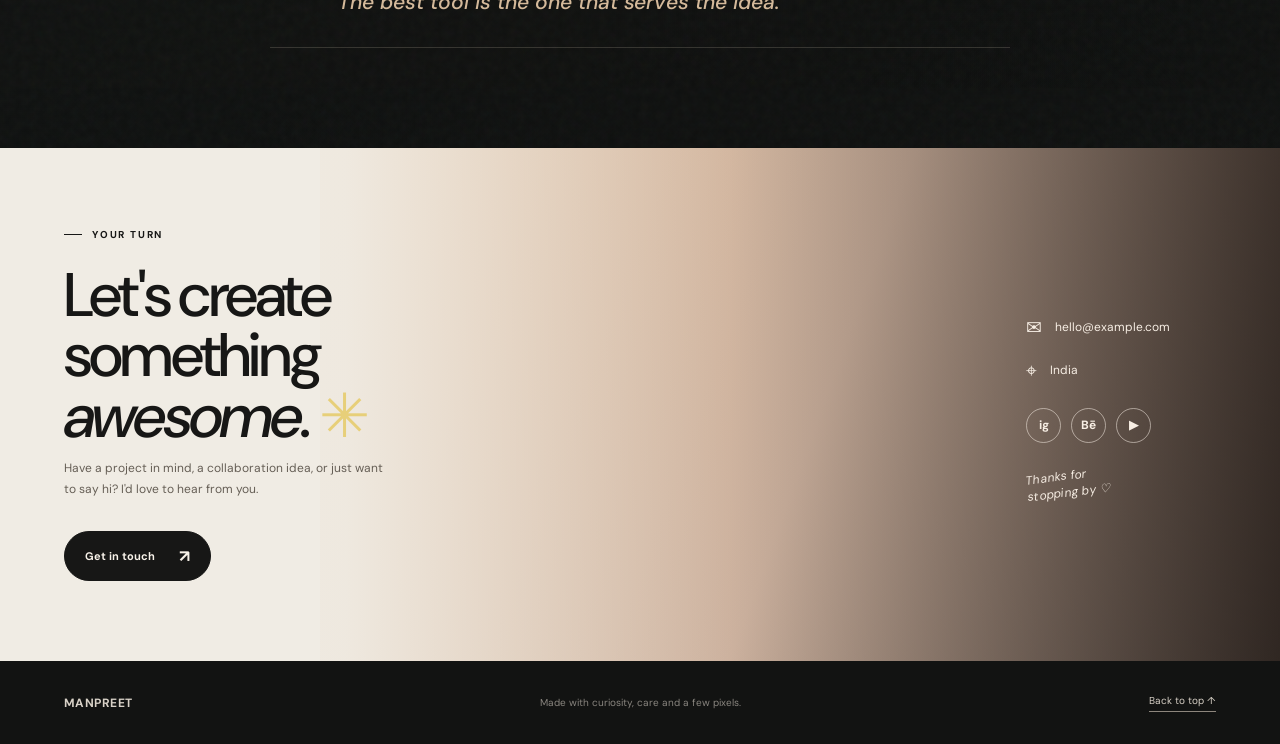
==== commit 33e3efcc: "Redesign Journey card as a visual timeline" ====
--- a/index.html
+++ b/index.html
@@ -75,7 +75,7 @@
         <button class="identity-card card-education" type="button" aria-expanded="false" aria-controls="details-education">
           <span class="card-index">03 / THE JOURNEY</span><span class="card-symbol" aria-hidden="true">✎</span>
           <span class="card-title">Learning<br><em>as I go.</em></span><span class="card-teaser">My education &amp; next steps <span aria-hidden="true">↗</span></span>
-          <span class="card-detail" id="details-education" hidden><span class="detail-label">MY LEARNING JOURNEY</span><span class="detail-copy">I’m studying Content Creation at MAAC, building a foundation across visual design, UI/UX and digital media while turning class projects into creative experiments.</span><span class="detail-foot">Currently exploring: interaction design, web experiences and motion.</span></span>
+          <span class="card-detail journey-detail" id="details-education" hidden><span class="detail-label">STILL IN THE MAKING</span><span class="journey-milestones"><span class="journey-milestone"><span class="journey-dot">01</span><span class="journey-stage"><strong>Curiosity</strong><small>Collecting references, noticing details, asking better questions.</small></span></span><span class="journey-milestone"><span class="journey-dot">02</span><span class="journey-stage"><strong>Learning at MAAC</strong><small>Building foundations in Content Creation, visual design and digital media.</small></span></span><span class="journey-milestone"><span class="journey-dot">03</span><span class="journey-stage"><strong>Making things real</strong><small>Turning what I learn into website concepts, interfaces and visual experiments.</small></span></span></span><span class="detail-foot">Next up: deeper interaction design, web experiences and motion.</span></span>
         </button>
       </div>
       <p class="about-note hand-note" aria-hidden="true">Little by little,<br>ideas take shape ♡</p>
--- a/style.css
+++ b/style.css
@@ -1,5 +1,5 @@
 /* ==========================================================
-   MANPREET: THE PIXEL GIRL
+   MANPREET PORTFOLIO
    This stylesheet is intentionally organised by page section.
    Change the colour variables below to restyle the whole site.
    ========================================================== */
@@ -13,7 +13,7 @@
   --muted: #b8b0a5;
   --orange: #d99a69;
   --blue: #a9dce0;
-  --serif: "Playfair Display", Georgia, serif;
+  --serif: "DM Sans", Arial, sans-serif;
   --sans: "DM Sans", Arial, sans-serif;
   --page-pad: clamp(22px, 5vw, 76px);
   --header-height: 82px;
@@ -58,7 +58,7 @@
 .hero-sky {
   z-index: -5; background:
     linear-gradient(180deg, rgba(20,20,20,.08), transparent 48%, rgba(20,18,17,.12)),
-    url("assets/hero-bg.png") center center / cover no-repeat,
+    url("assets/bg.jfif") center center / cover no-repeat,
     linear-gradient(135deg, #59616a 0%, #b18a78 46%, #e9ae7e 72%, #383c40 100%);
   transform: scale(1.04);
 }
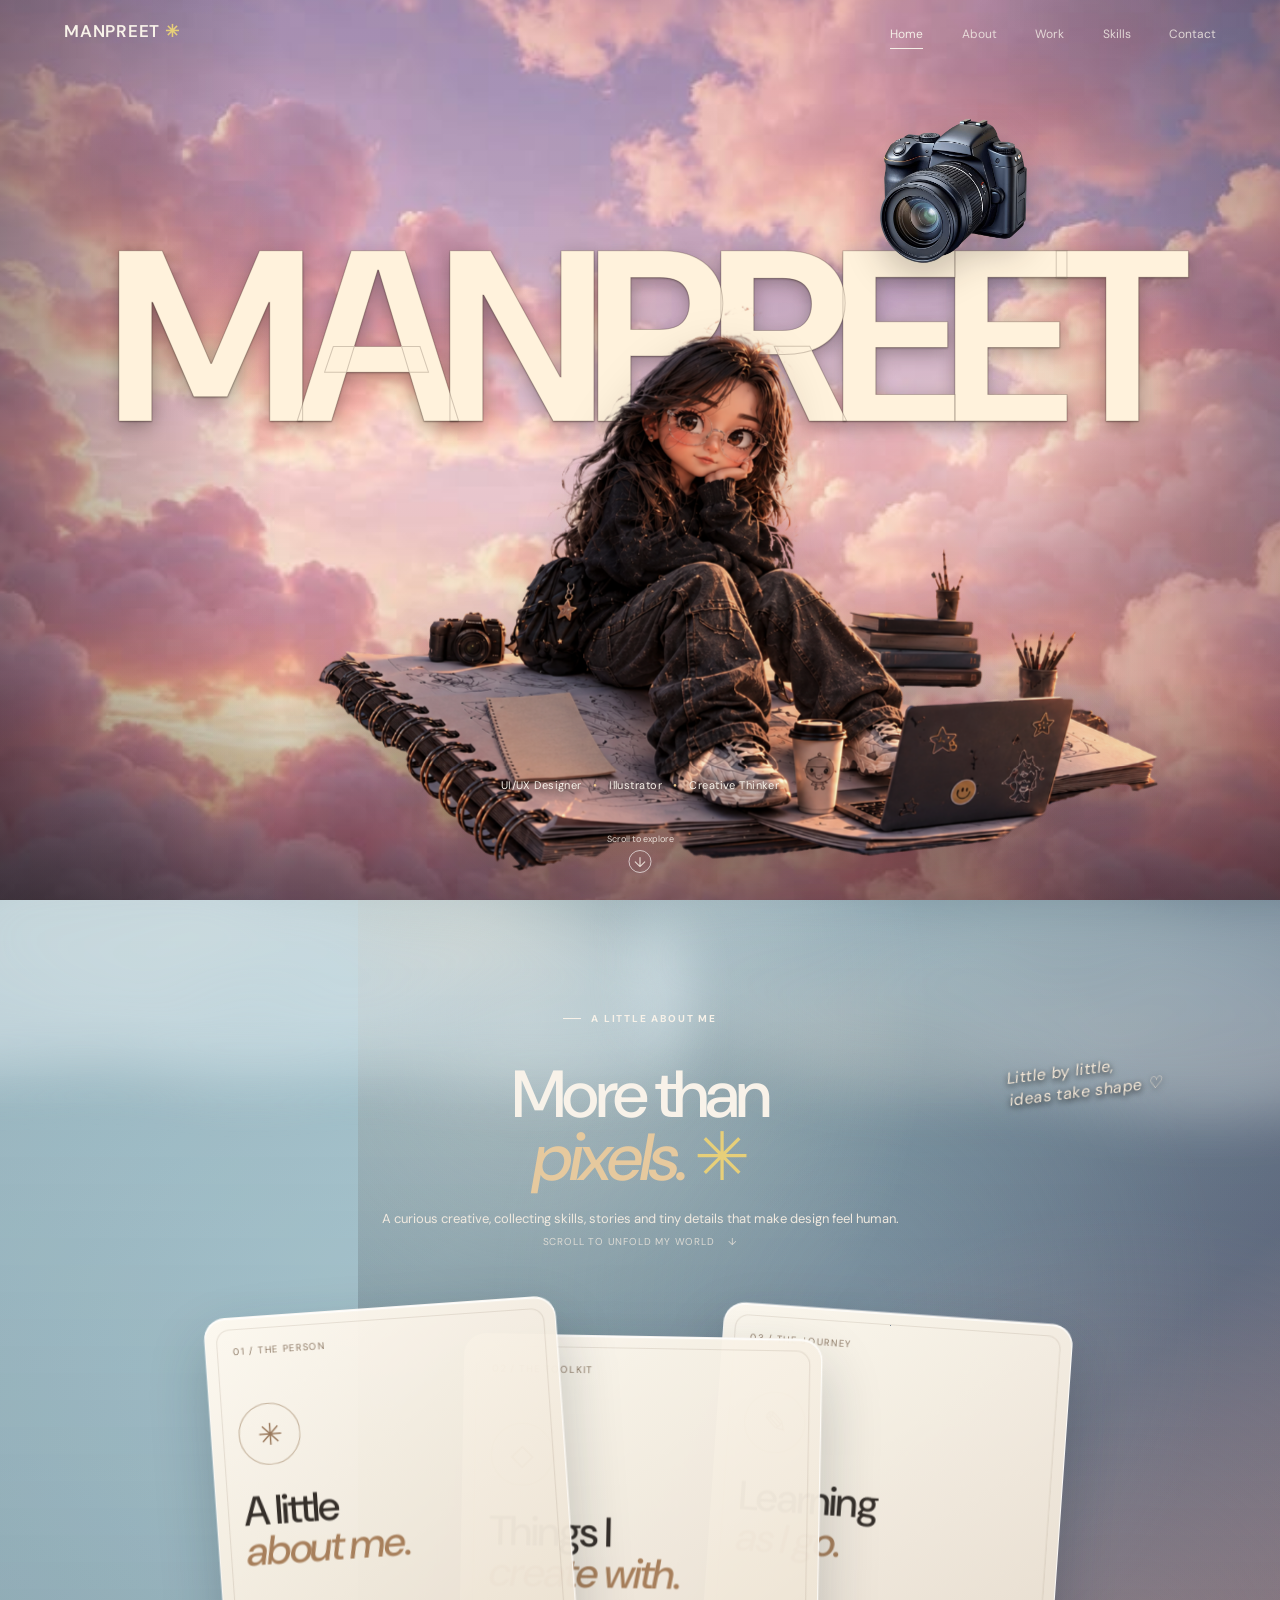
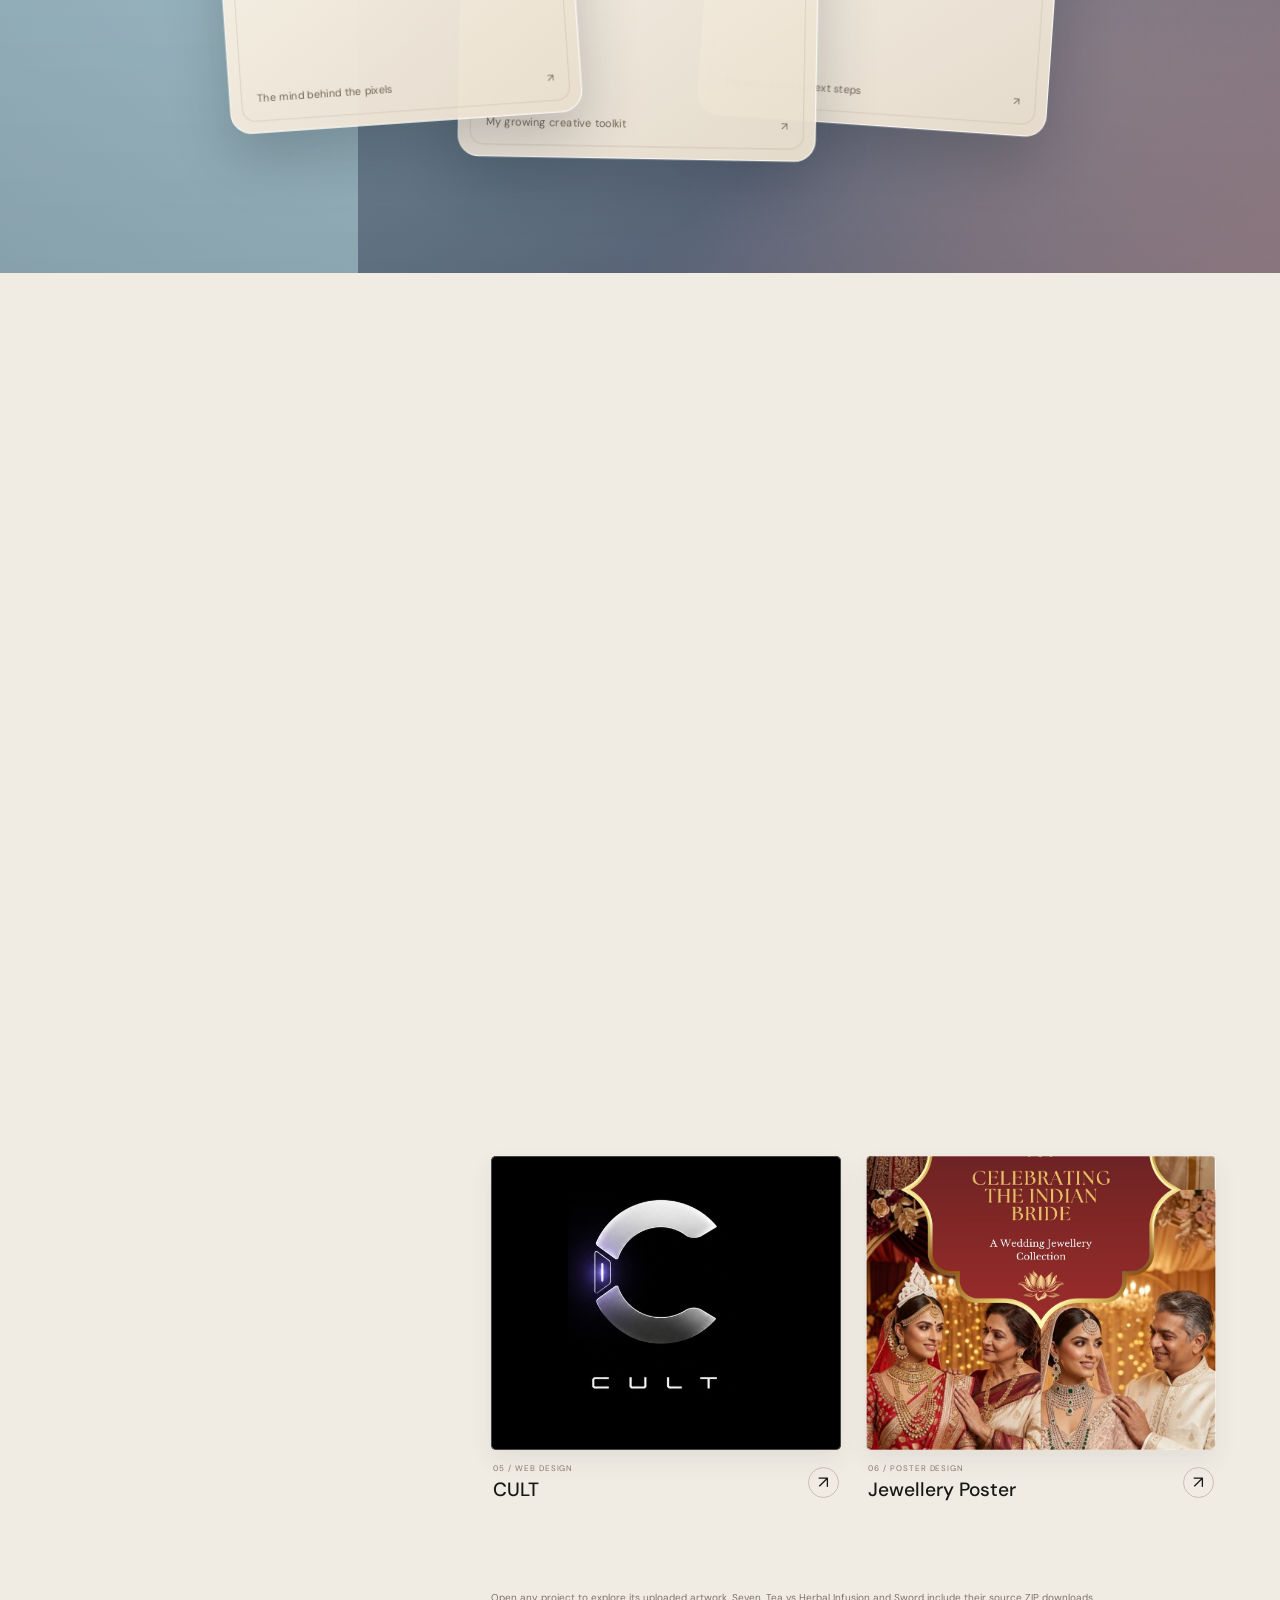
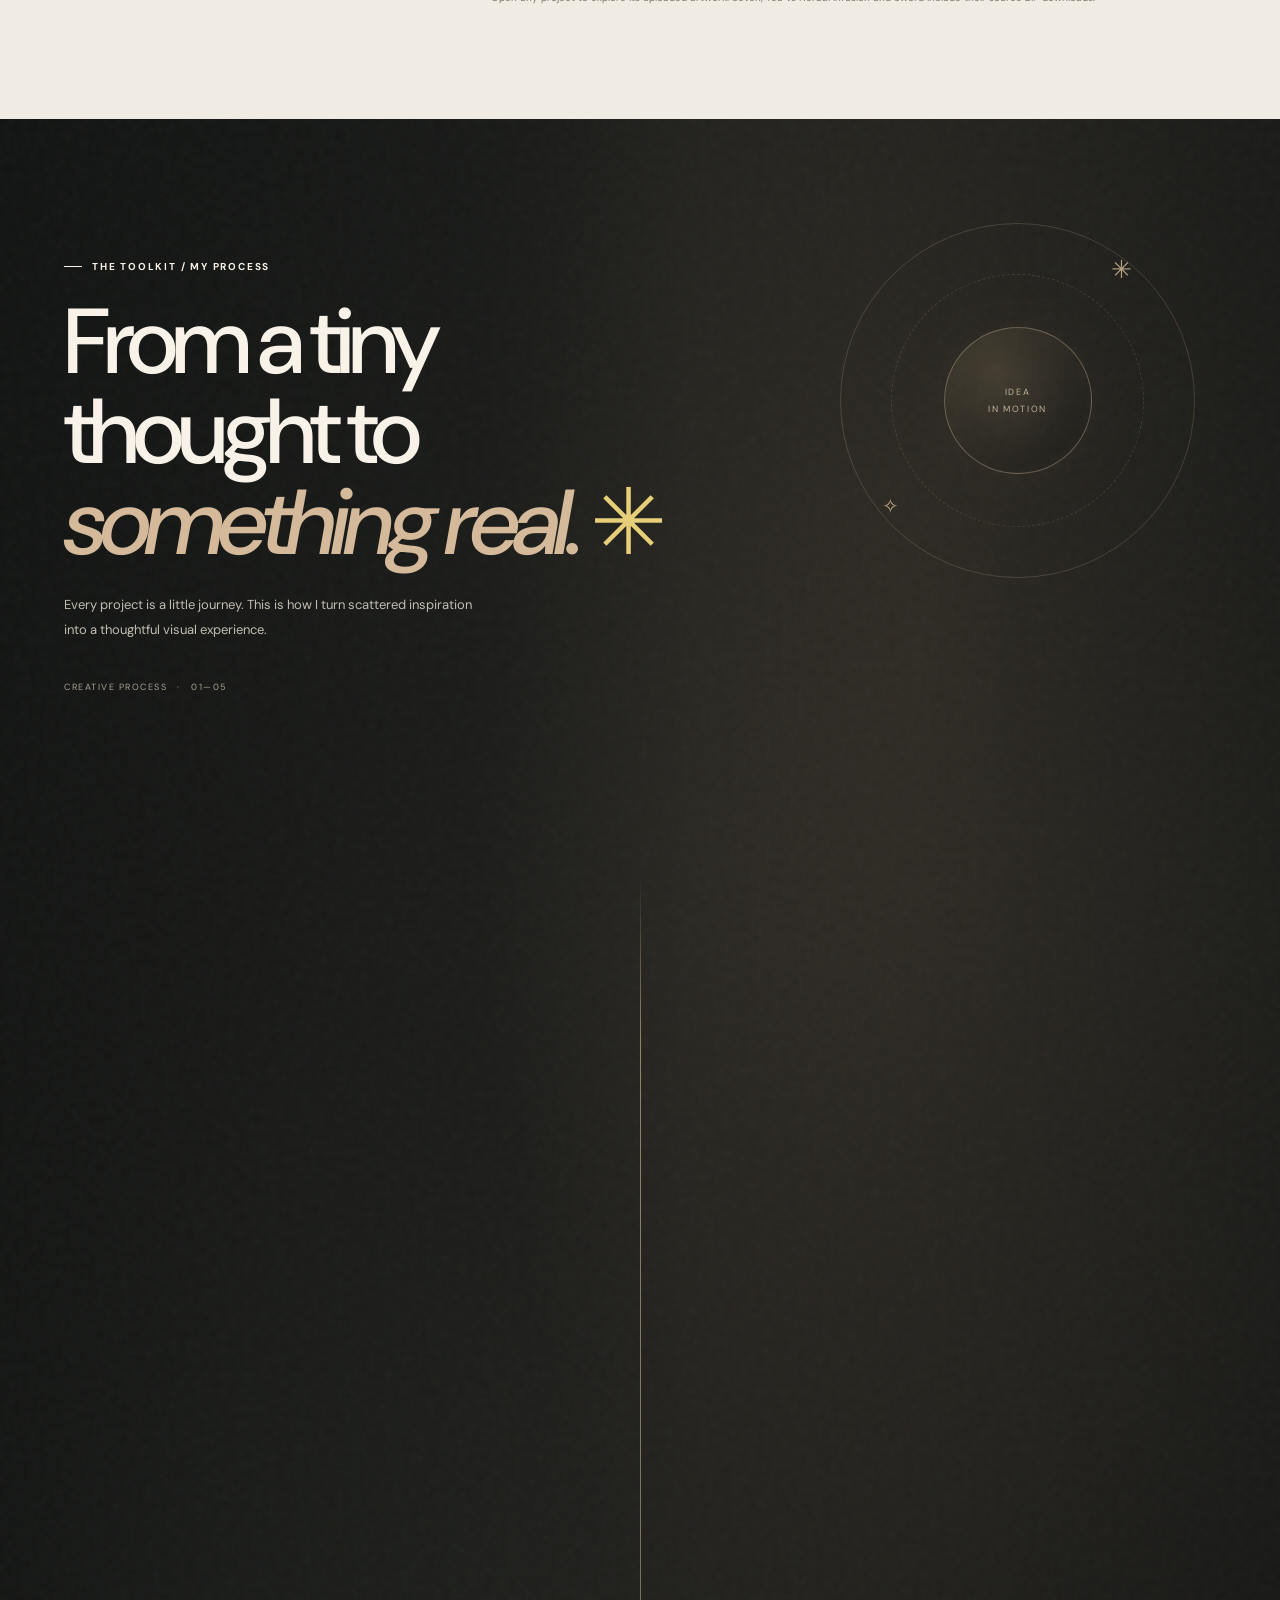
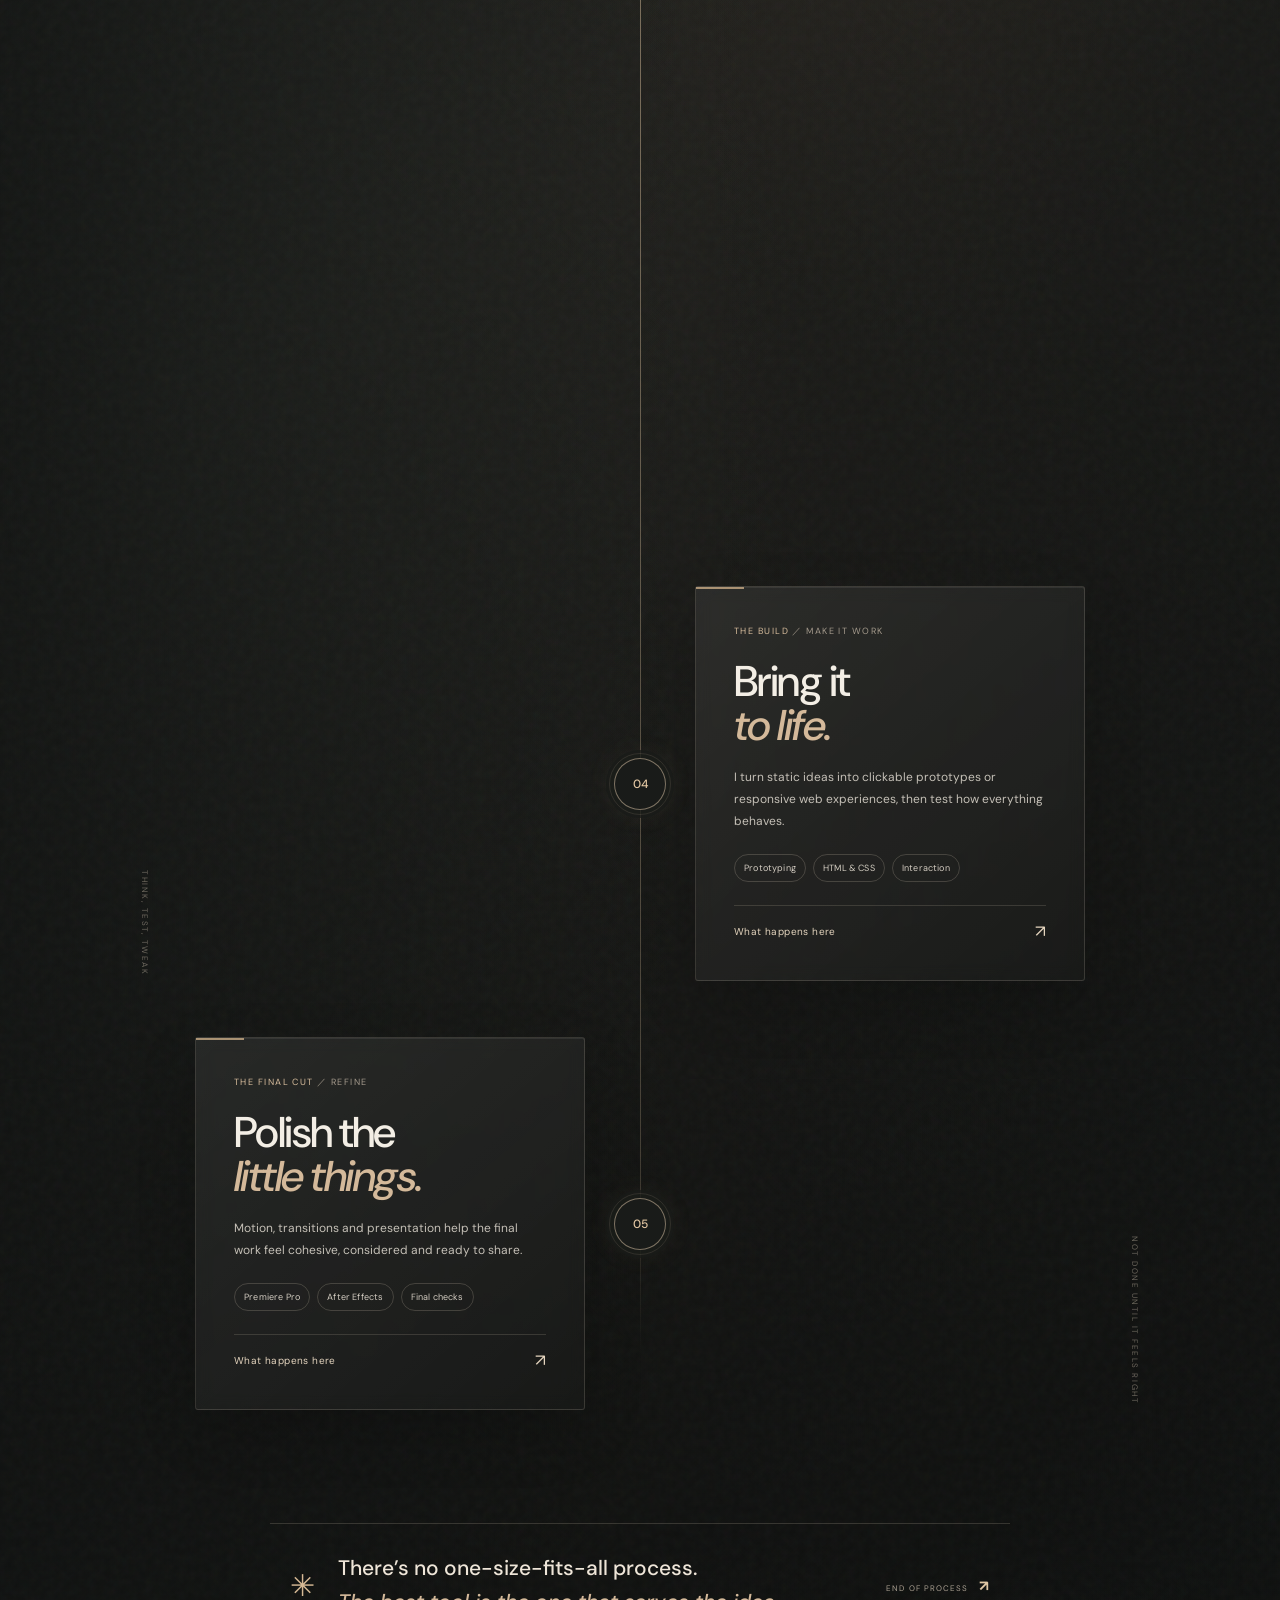
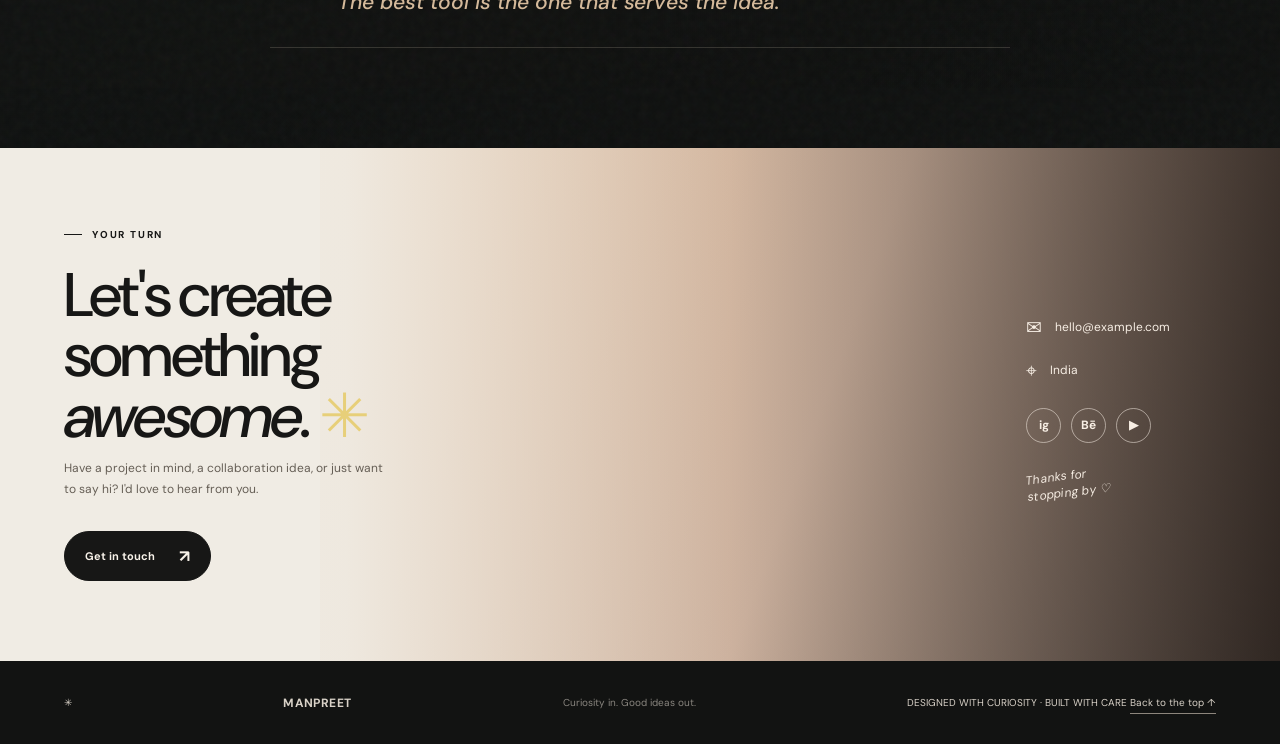
==== commit 3062e737: "Spotlight CULT in website filter and redesign centered footer" ====
--- a/index.html
+++ b/index.html
@@ -117,7 +117,7 @@
         </a>
 
 
-        <a class="project-card reveal" href="project.html?work=cult" data-category="web" aria-label="Open the CULT digital product website project.">
+        <a class="project-card reveal" href="project.html?work=cult" data-category="graphic" data-project="cult" aria-label="Open the CULT digital product website project.">
           <div class="project-art project-image-art"><img src="assets/cult/1.jpg" alt="CULT digital product website cover" loading="lazy"></div>
           <div class="project-meta"><div><span class="project-number">05 / WEB DESIGN</span><h3>CULT</h3></div><span class="project-arrow" aria-hidden="true">↗</span></div>
         </a>
@@ -256,9 +256,13 @@
   </main>
 
   <footer class="site-footer">
-    <a class="footer-brand" href="#home">MANPREET </a>
-    <p>Made with curiosity, care and a few pixels.</p>
-    <a class="back-top" href="#home">Back to top ↑</a>
+    <span class="footer-spark" aria-hidden="true">✳</span>
+    <a class="footer-brand" href="#home">MANPREET</a>
+    <p>Curiosity in. Good ideas out.</p>
+    <div class="footer-bottom">
+      <span class="footer-note">DESIGNED WITH CURIOSITY · BUILT WITH CARE</span>
+      <a class="back-top" href="#home">Back to the top <span aria-hidden="true">↑</span></a>
+    </div>
   </footer>
 </body>
 </html>
--- a/style.css
+++ b/style.css
@@ -1305,3 +1305,13 @@
   .workflow-orbit .orbit { animation: none !important; }
   .workflow-card, .workflow-marker i, .workflow-more summary span { transition: none !important; }
 }
+
+
+/* JOURNEY CARD: compact visual milestones, no heavy animation. */
+.journey-detail .journey-milestones { display: grid; gap: 0; margin: 16px 0 8px; }
+.journey-detail .journey-milestone { display: grid; grid-template-columns: 28px minmax(0, 1fr); gap: 12px; position: relative; padding: 0 0 17px; }
+.journey-detail .journey-milestone:not(:last-child)::after { content: ""; position: absolute; left: 13px; top: 28px; bottom: 2px; width: 1px; background: linear-gradient(180deg, rgba(217,154,105,.7), rgba(217,154,105,.12)); }
+.journey-detail .journey-dot { position: relative; z-index: 1; display: grid; place-items: center; width: 27px; height: 27px; border: 1px solid rgba(217,154,105,.65); border-radius: 50%; color: var(--orange); font-size: 9px; font-weight: 600; }
+.journey-detail .journey-stage { display: grid; gap: 4px; padding-top: 2px; }
+.journey-detail .journey-stage strong { font-size: 12px; font-weight: 600; color: var(--cream); }
+.journey-detail .journey-stage small { color: #c5bdb2; font-size: 11px; line-height: 1.6; font-weight: 400; }
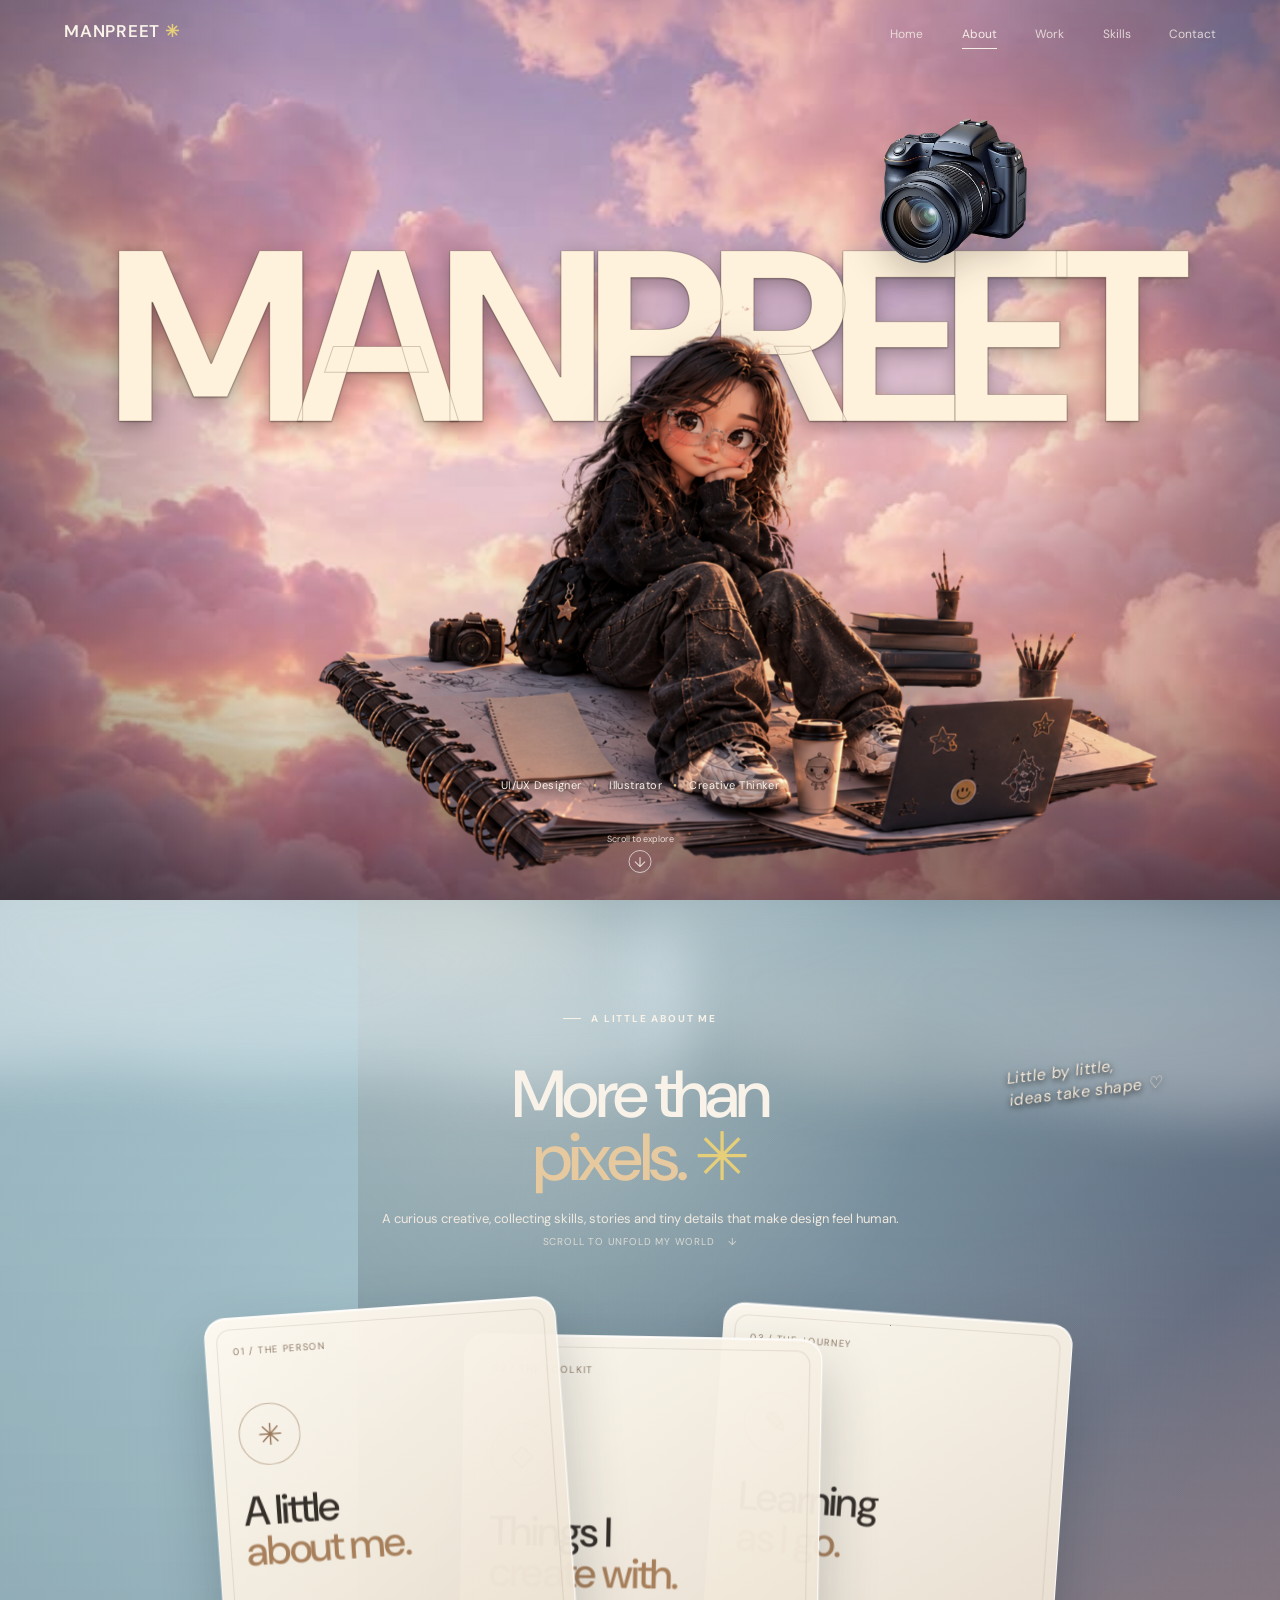
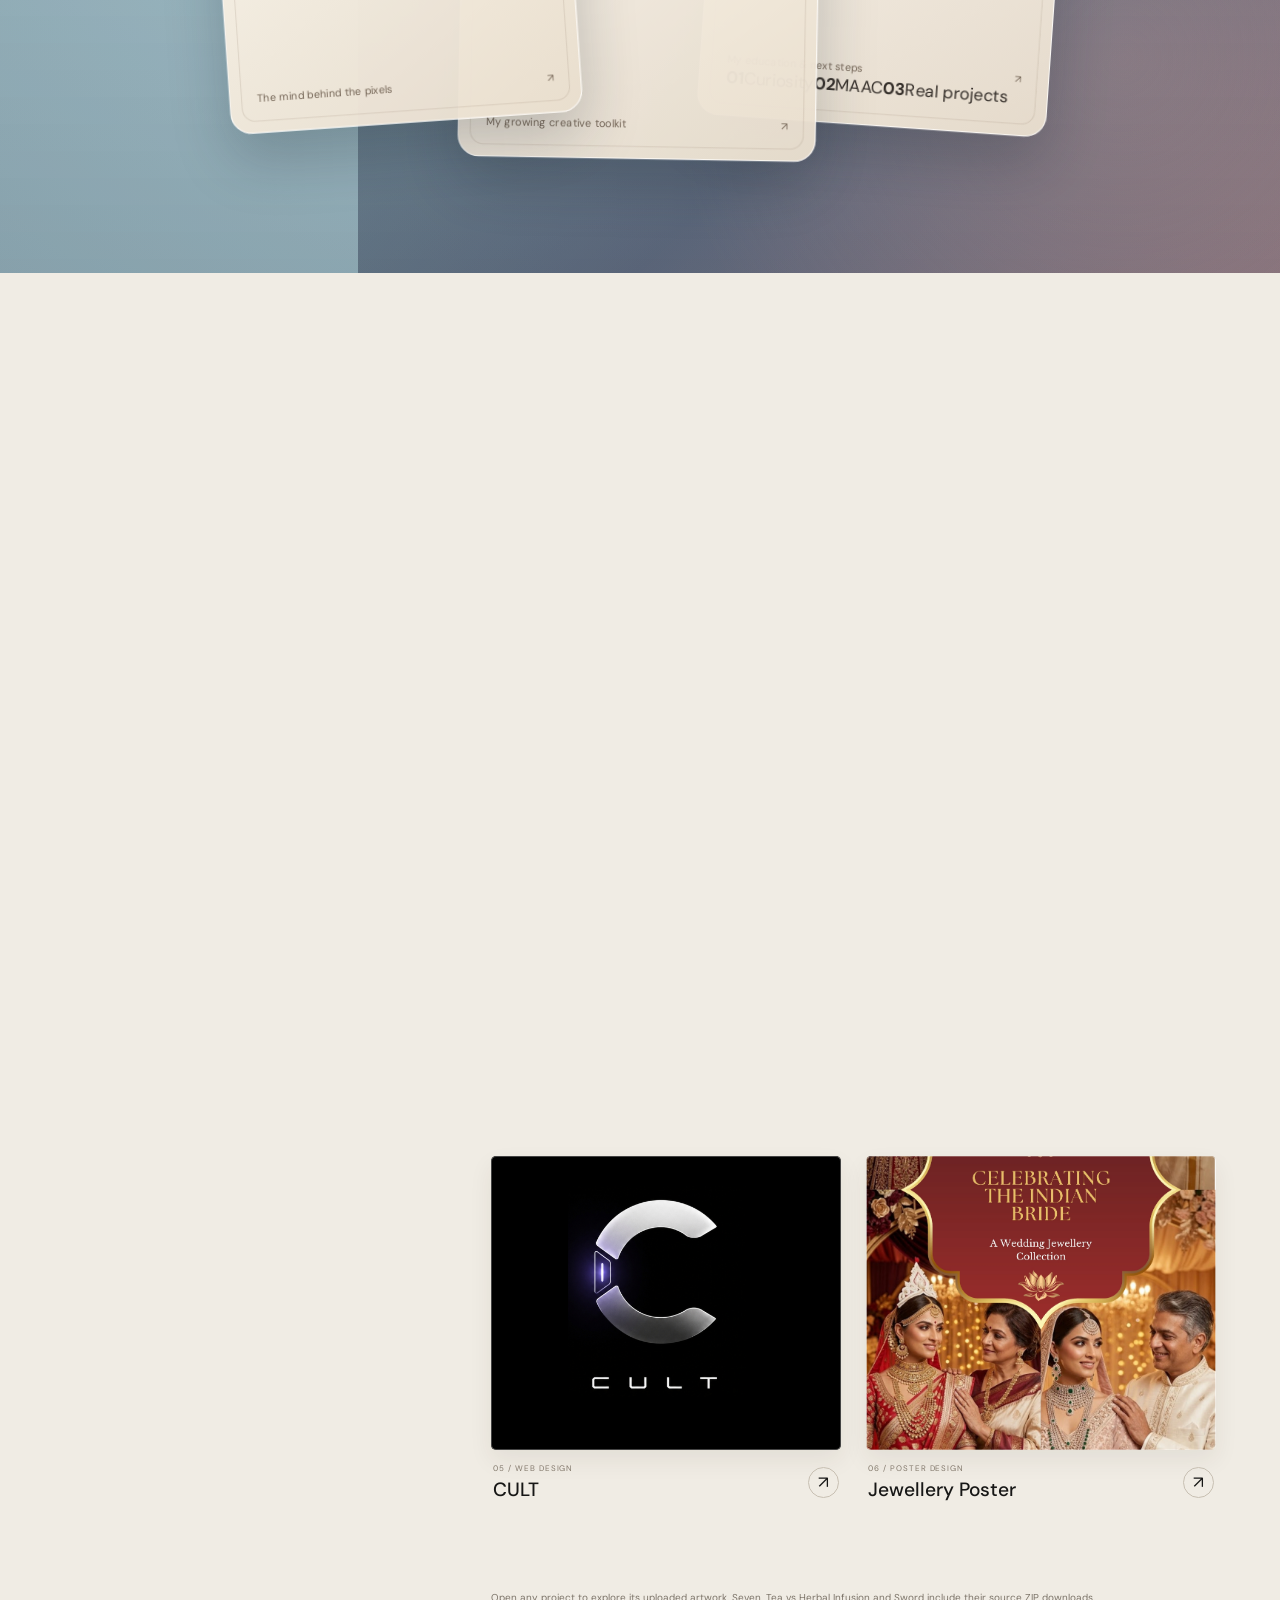
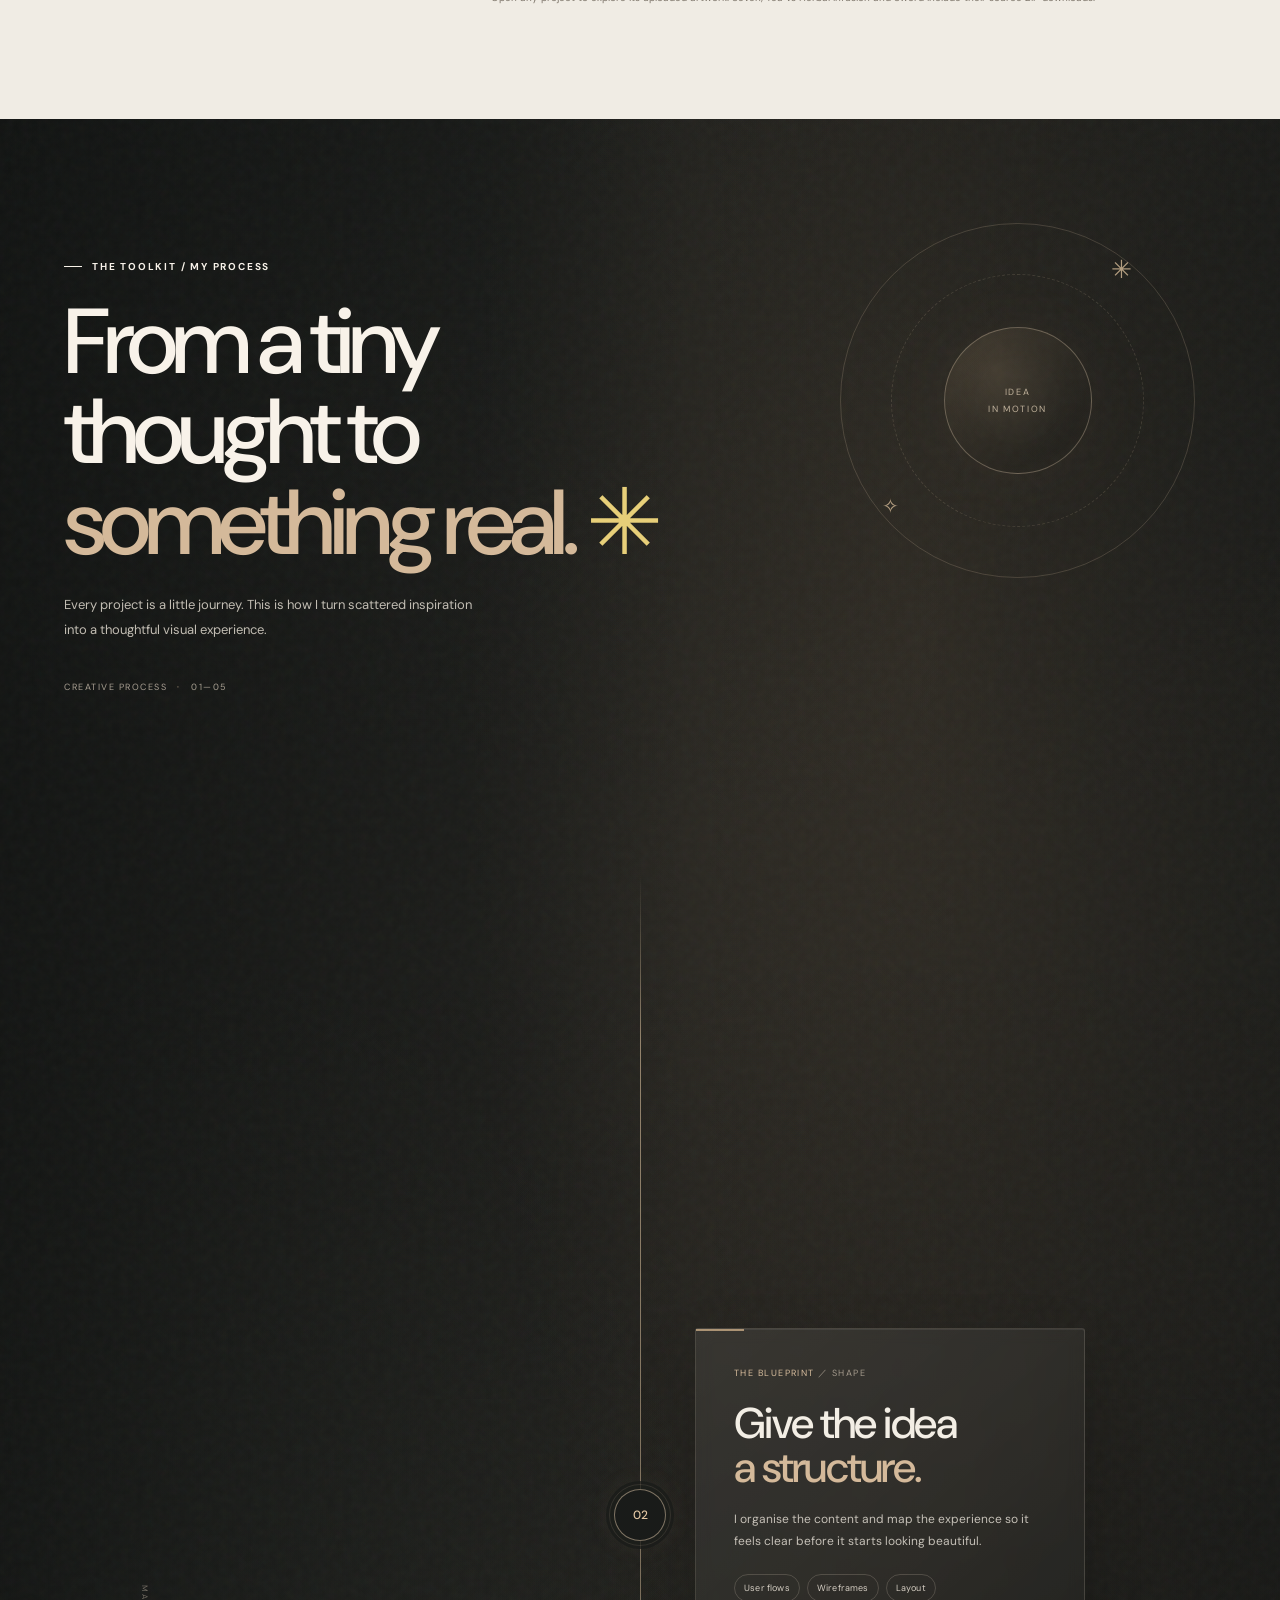
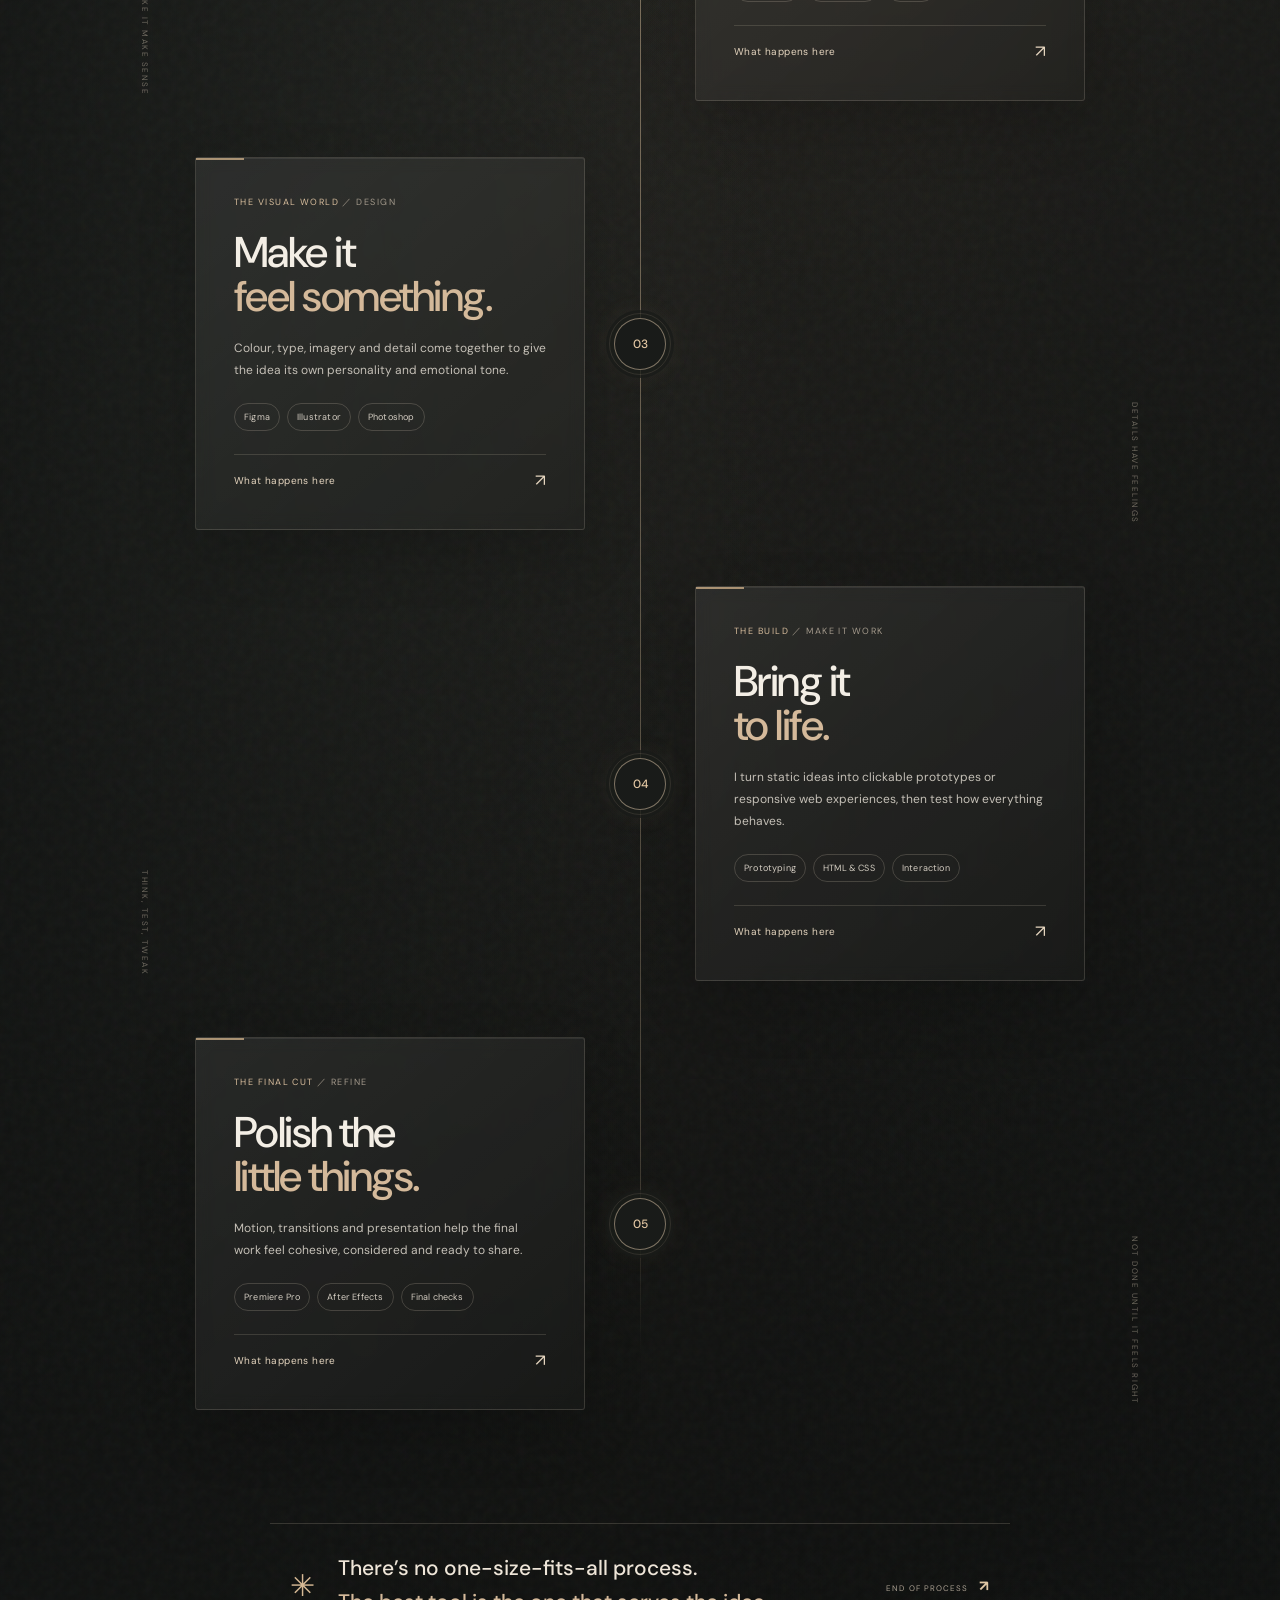
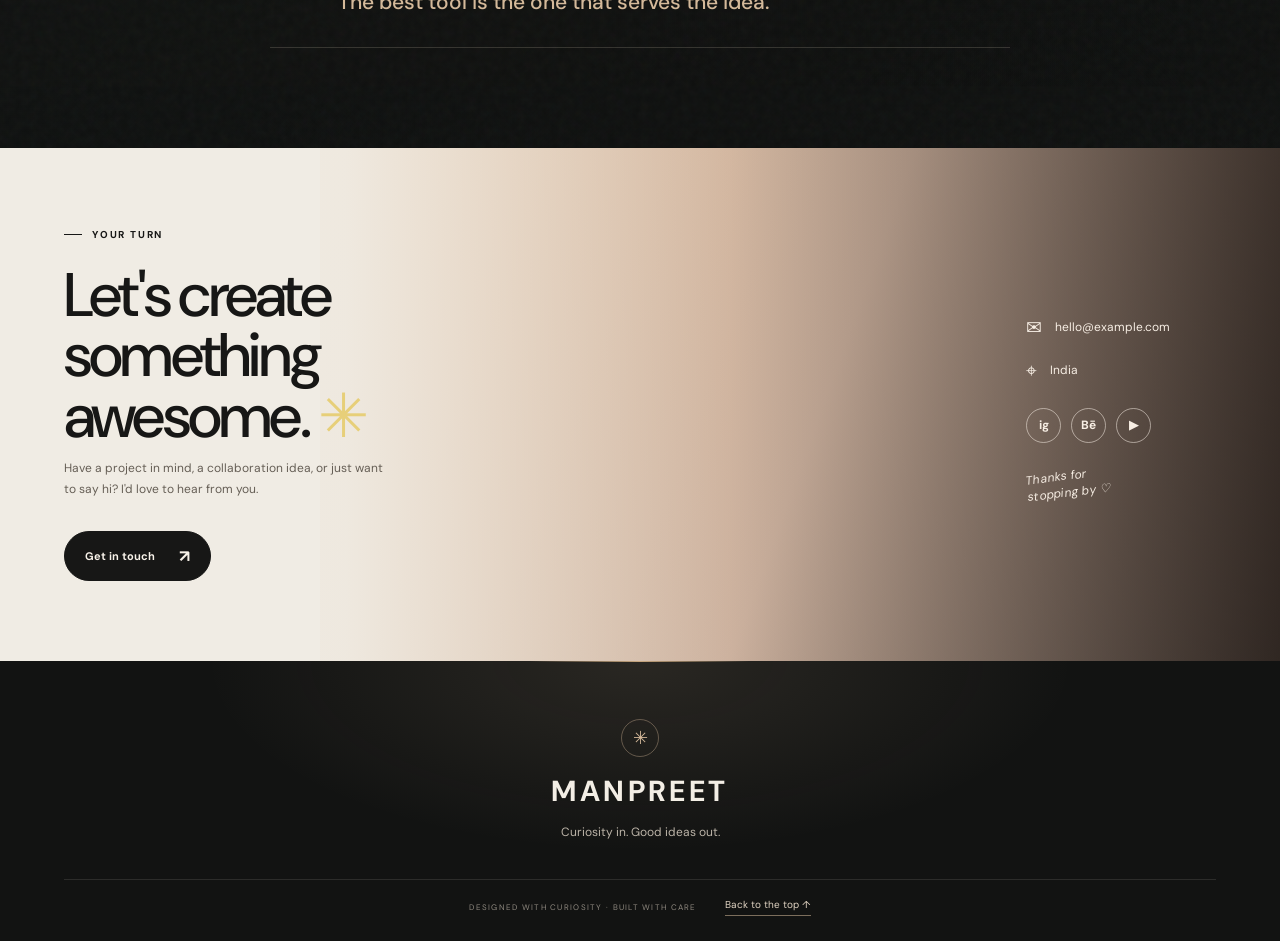
==== commit 4c1a267d: "Make journey milestones visible on the card face" ====
--- a/index.html
+++ b/index.html
@@ -75,6 +75,7 @@
         <button class="identity-card card-education" type="button" aria-expanded="false" aria-controls="details-education">
           <span class="card-index">03 / THE JOURNEY</span><span class="card-symbol" aria-hidden="true">✎</span>
           <span class="card-title">Learning<br><em>as I go.</em></span><span class="card-teaser">My education &amp; next steps <span aria-hidden="true">↗</span></span>
+          <span class="journey-preview" aria-hidden="true"><span class="journey-preview-step"><b>01</b><span>Curiosity</span></span><span class="journey-preview-line"></span><span class="journey-preview-step"><b>02</b><span>MAAC</span></span><span class="journey-preview-line"></span><span class="journey-preview-step"><b>03</b><span>Real projects</span></span></span>
           <span class="card-detail journey-detail" id="details-education" hidden><span class="detail-label">STILL IN THE MAKING</span><span class="journey-milestones"><span class="journey-milestone"><span class="journey-dot">01</span><span class="journey-stage"><strong>Curiosity</strong><small>Collecting references, noticing details, asking better questions.</small></span></span><span class="journey-milestone"><span class="journey-dot">02</span><span class="journey-stage"><strong>Learning at MAAC</strong><small>Building foundations in Content Creation, visual design and digital media.</small></span></span><span class="journey-milestone"><span class="journey-dot">03</span><span class="journey-stage"><strong>Making things real</strong><small>Turning what I learn into website concepts, interfaces and visual experiments.</small></span></span></span><span class="detail-foot">Next up: deeper interaction design, web experiences and motion.</span></span>
         </button>
       </div>
--- a/style.css
+++ b/style.css
@@ -1315,3 +1315,85 @@
 .journey-detail .journey-stage { display: grid; gap: 4px; padding-top: 2px; }
 .journey-detail .journey-stage strong { font-size: 12px; font-weight: 600; color: var(--cream); }
 .journey-detail .journey-stage small { color: #c5bdb2; font-size: 11px; line-height: 1.6; font-weight: 400; }
+
+
+/* GLOBAL TYPE RULE: keep all text upright, including text wrapped in emphasis tags. */
+em, i { font-style: normal !important; }
+
+/* FOOTER: a centered closing scene, with a small graphic accent. */
+.site-footer {
+  position: relative;
+  display: flex;
+  flex-direction: column;
+  align-items: center;
+  justify-content: center;
+  gap: 12px;
+  overflow: hidden;
+  padding: 58px var(--page-pad) 25px;
+  background: radial-gradient(ellipse at 50% 0%, rgba(212,185,154,.12), transparent 48%), #121312;
+  color: #d8d1c7;
+  text-align: center;
+}
+.site-footer::before {
+  content: "";
+  position: absolute;
+  top: 0;
+  left: 50%;
+  width: min(220px, 42vw);
+  height: 1px;
+  transform: translateX(-50%);
+  background: linear-gradient(90deg, transparent, #c8a77f, transparent);
+}
+.footer-spark {
+  display: grid;
+  place-items: center;
+  width: 38px;
+  height: 38px;
+  margin-bottom: 3px;
+  border: 1px solid rgba(212,185,154,.38);
+  border-radius: 50%;
+  color: #d4b99a;
+  font-size: 18px;
+}
+.site-footer .footer-brand {
+  color: #f3eee5;
+  font-size: clamp(20px, 3vw, 29px);
+  font-weight: 700;
+  letter-spacing: .12em;
+}
+.site-footer > p {
+  margin: 0;
+  color: #bcb4a8;
+  font-size: 12px;
+  line-height: 1.7;
+  opacity: 1;
+}
+.footer-bottom {
+  display: flex;
+  flex-wrap: wrap;
+  align-items: center;
+  justify-content: center;
+  gap: 14px 28px;
+  width: 100%;
+  margin-top: 25px;
+  padding-top: 18px;
+  border-top: 1px solid rgba(216,209,199,.13);
+}
+.footer-note {
+  color: #8e887f;
+  font-size: 8px;
+  letter-spacing: .16em;
+}
+.site-footer .back-top {
+  padding-bottom: 4px;
+  border-color: rgba(212,185,154,.55);
+  color: #e1d4c3;
+  font-size: 10px;
+  transition: color .2s, border-color .2s;
+}
+.site-footer .back-top:hover { color: #fff; border-color: #fff; }
+@media (max-width: 600px) {
+  .site-footer { padding-top: 45px; }
+  .footer-bottom { flex-direction: column; gap: 13px; }
+  .footer-note { font-size: 7px; }
+}
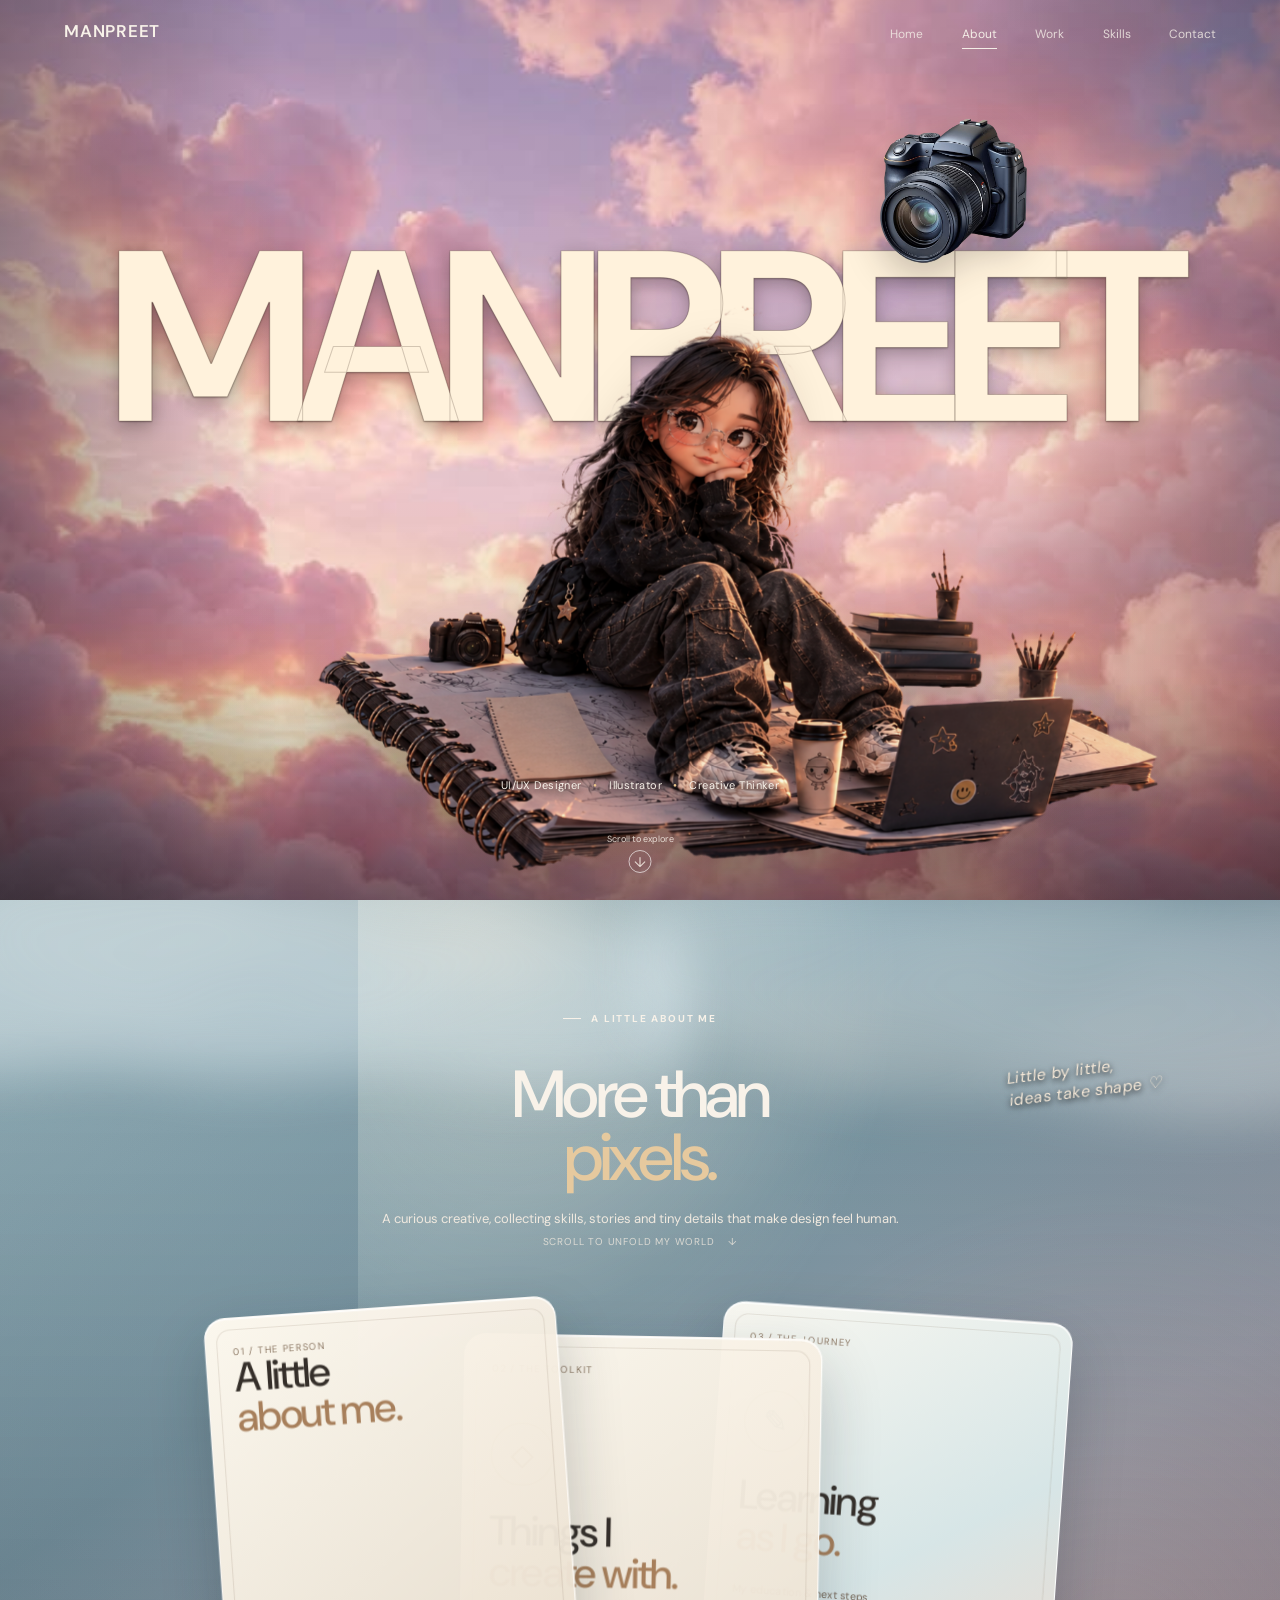
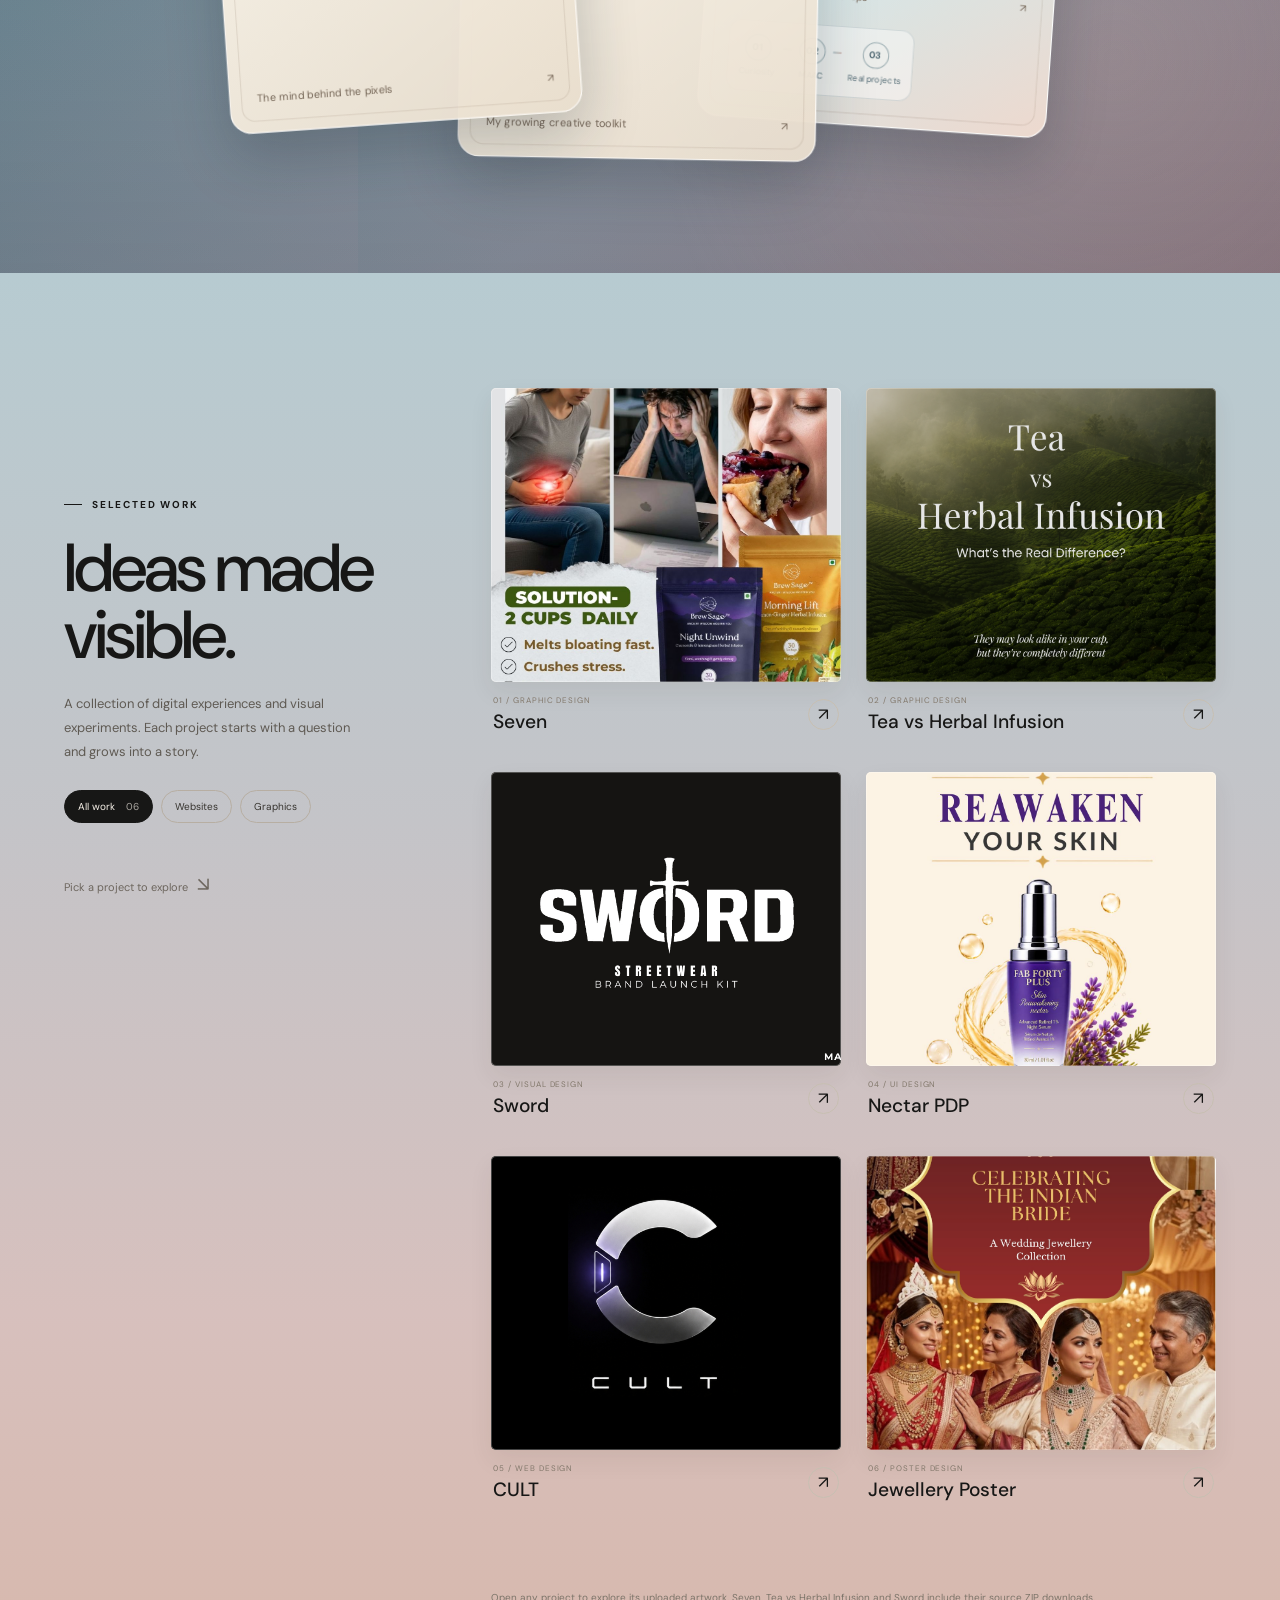
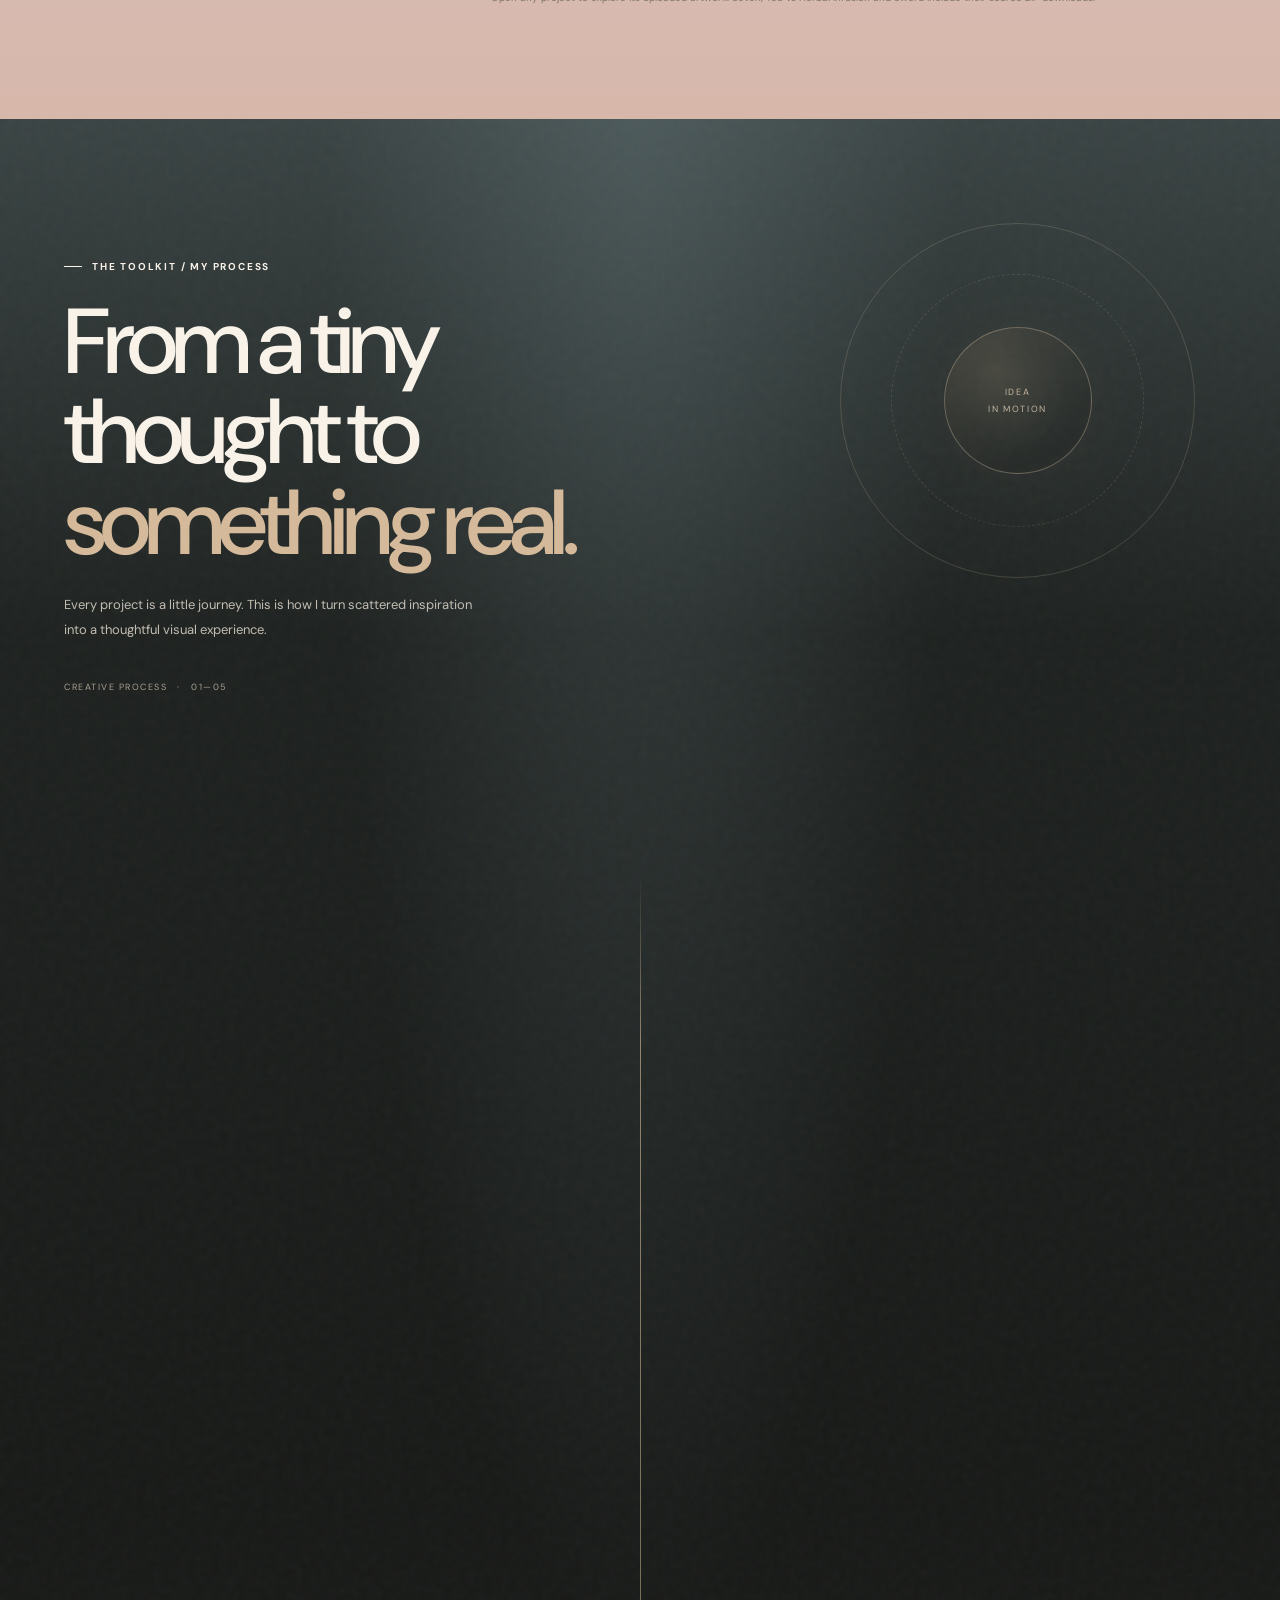
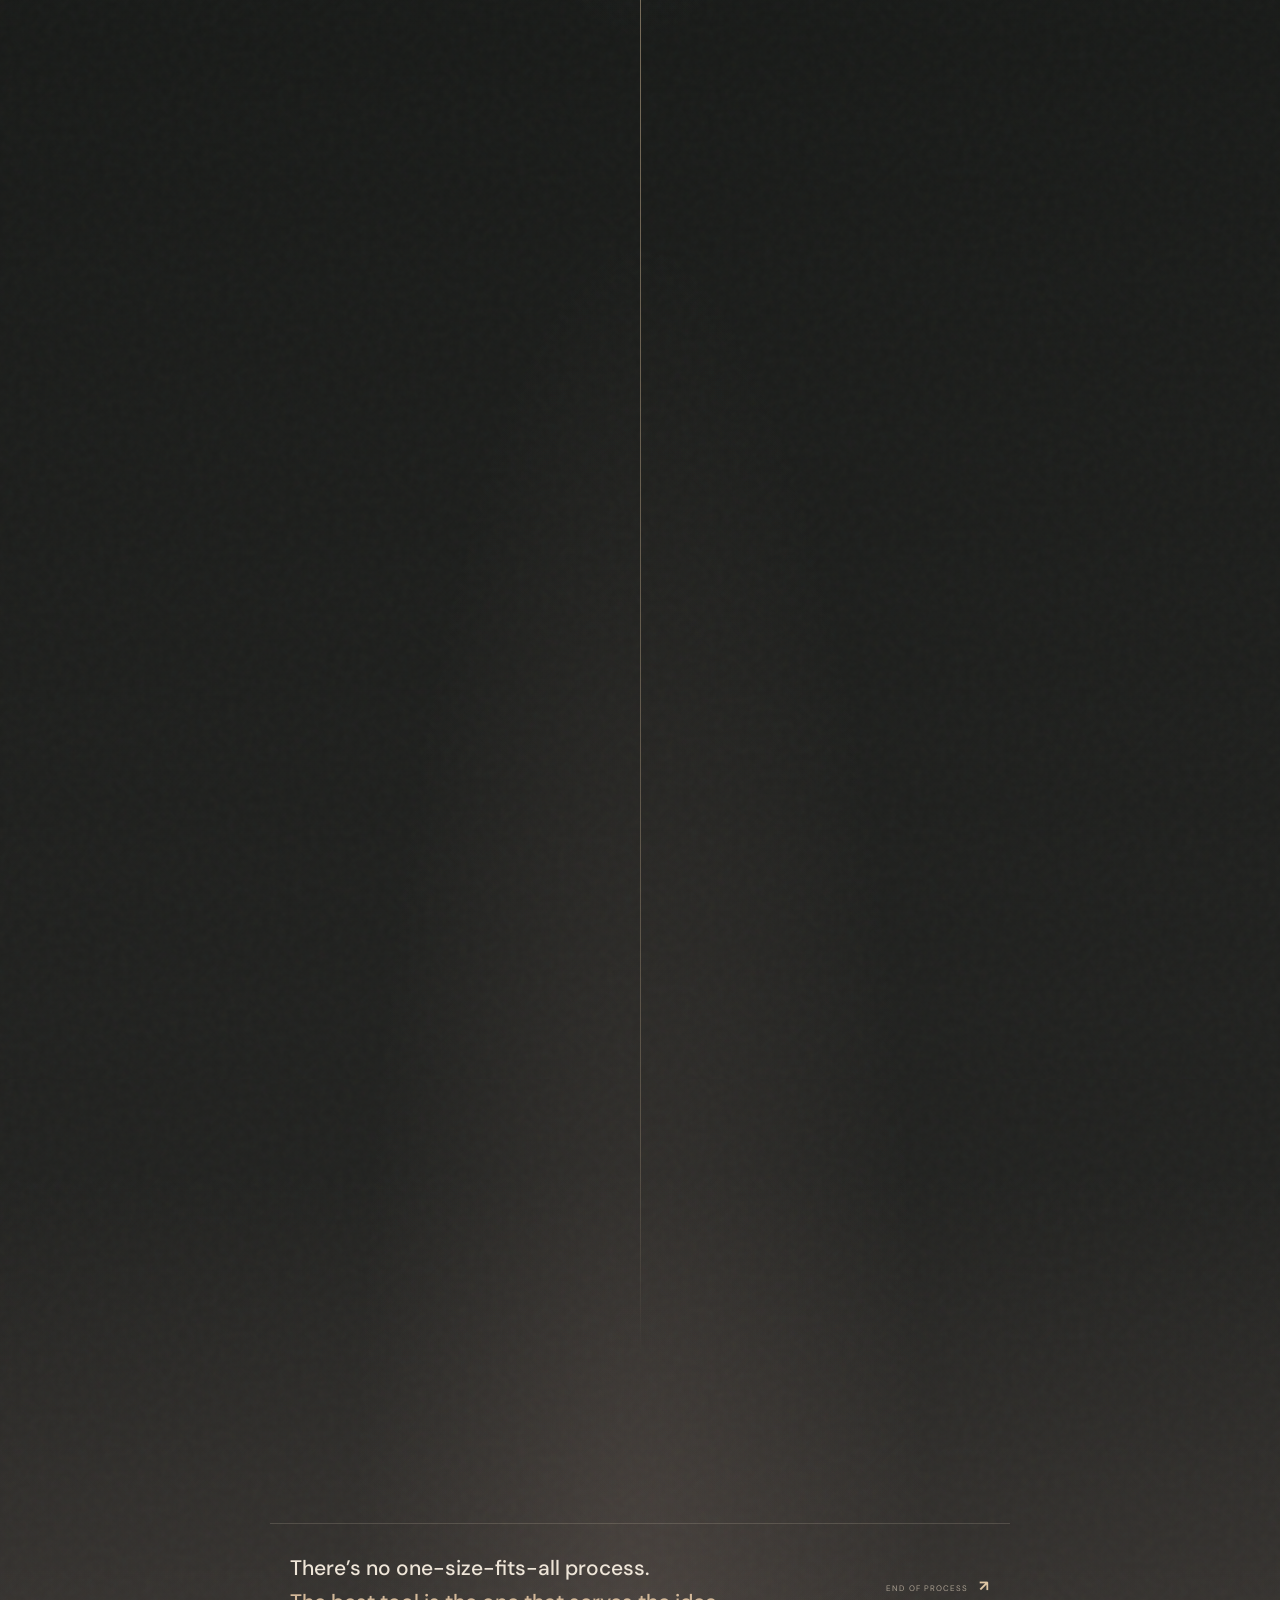
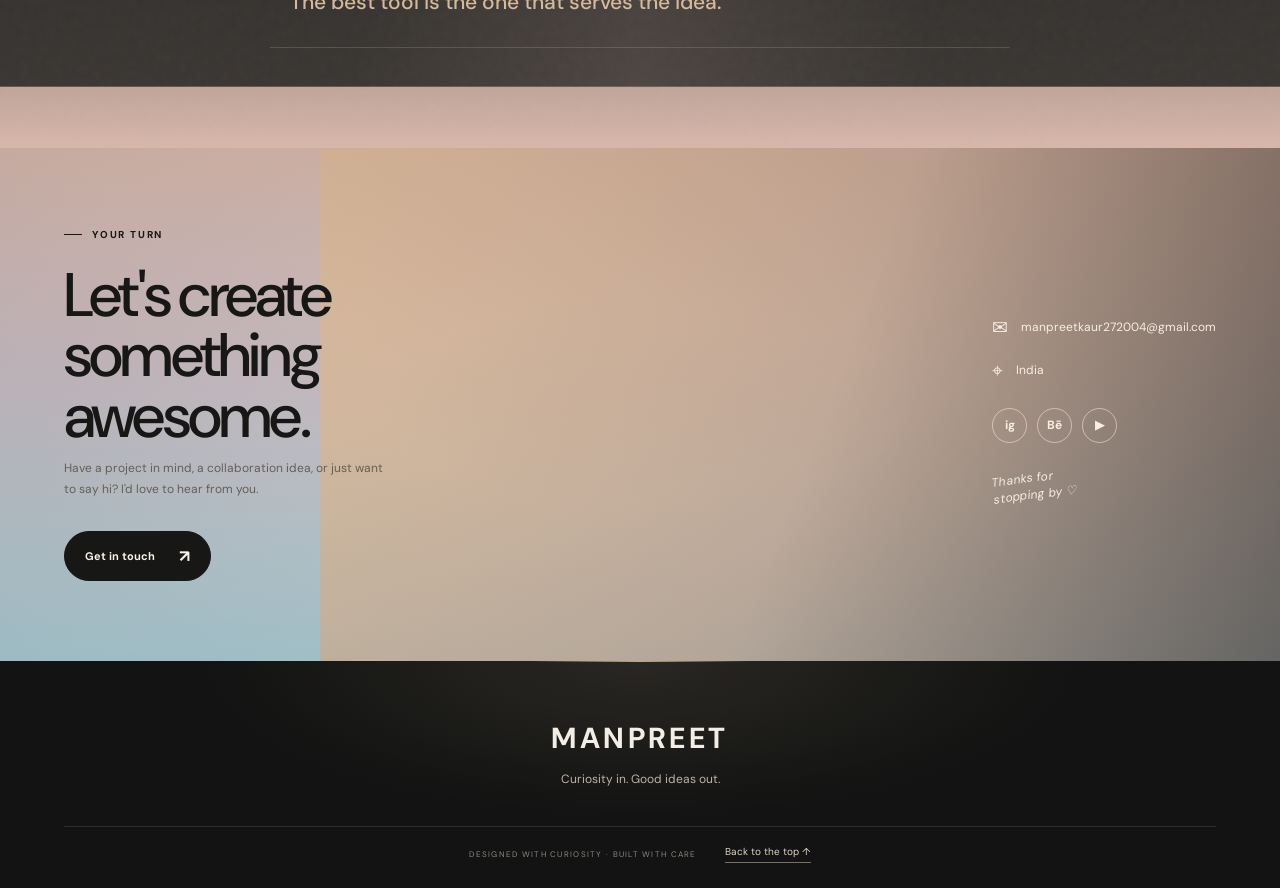
==== commit c942358a: "Remove decorative sparkles and add contact email" ====
--- a/index.html
+++ b/index.html
@@ -16,7 +16,7 @@
   <!-- Small, fixed navigation. Links point to sections on this same page. -->
   <header class="site-header">
     <a class="brand" href="#home" aria-label="Manpreet, back to home">
-      <span class="brand-name">MANPREET <span class="star">✳</span></span>
+      <span class="brand-name">MANPREET</span>
     </a>
     <button class="menu-toggle" aria-label="Open navigation" aria-expanded="false" aria-controls="main-nav">
       <span></span><span></span>
@@ -57,13 +57,13 @@
       <div class="cloud-transition" aria-hidden="true"></div>
       <div class="about-intro reveal">
         <p class="eyebrow"><span></span> A LITTLE ABOUT ME</p>
-        <h2 id="about-title">More than<br><em>pixels.</em> <span class="star">✳</span></h2>
+        <h2 id="about-title">More than<br><em>pixels.</em></h2>
         <p>A curious creative, collecting skills, stories and tiny details that make design feel human.</p>
         <p class="about-scroll-hint">Scroll to unfold my world <span aria-hidden="true">↓</span></p>
       </div>
       <div class="identity-deck" aria-label="Manpreet profile cards">
         <button class="identity-card card-about" type="button" aria-expanded="false" aria-controls="details-about">
-          <span class="card-index">01 / THE PERSON</span><span class="card-symbol" aria-hidden="true">✳</span>
+          <span class="card-index">01 / THE PERSON</span>
           <span class="card-title">A little<br><em>about me.</em></span><span class="card-teaser">The mind behind the pixels <span aria-hidden="true">↗</span></span>
           <span class="card-detail" id="details-about" hidden><span class="detail-label">HELLO, I’M MANPREET</span><span class="detail-copy">I’m a creative student exploring the meeting point of design, technology and emotion. I love thoughtful visuals, playful ideas and details that make an experience memorable.</span><span class="detail-foot">Curious by nature. Always learning.</span></span>
         </button>
@@ -139,7 +139,7 @@
 
       <div class="workflow-heading reveal">
         <p class="eyebrow"><span></span> THE TOOLKIT / MY PROCESS</p>
-        <h2 id="skills-title">From a tiny<br>thought to <em>something real.</em> <span class="star">✳</span></h2>
+        <h2 id="skills-title">From a tiny<br>thought to <em>something real.</em></h2>
         <p>Every project is a little journey. This is how I turn scattered inspiration into a thoughtful visual experience.</p>
         <span class="workflow-coordinate">CREATIVE PROCESS <i>·</i> 01—05</span>
       </div>
@@ -147,7 +147,7 @@
       <div class="workflow-orbit" aria-hidden="true">
         <span class="orbit orbit-one"></span><span class="orbit orbit-two"></span>
         <span class="orbit-core">IDEA<br>IN MOTION</span>
-        <span class="orbit-spark spark-one">✳</span><span class="orbit-spark spark-two">✧</span>
+        
       </div>
 
       <div class="workflow-steps" aria-label="My creative workflow">
@@ -228,23 +228,23 @@
       </div>
 
       <div class="workflow-footer reveal">
-        <span class="workflow-footer-star">✳</span>
+        
         <p>There’s no one-size-fits-all process.<br><em>The best tool is the one that serves the idea.</em></p>
         <span class="workflow-footer-index">END OF PROCESS <b>↗</b></span>
       </div>
     </section>
 
-    <!-- CONTACT: swap the sample email and social URLs for your real details. -->
+    <!-- CONTACT -->
     <section class="contact section-paper" id="contact" aria-labelledby="contact-title">
       <div class="contact-scenery" aria-hidden="true"></div>
       <div class="contact-copy reveal">
         <p class="eyebrow"><span></span> YOUR TURN</p>
-        <h2 id="contact-title">Let's create<br>something <em>awesome.</em> <span class="star">✳</span></h2>
+        <h2 id="contact-title">Let's create<br>something <em>awesome.</em></h2>
         <p>Have a project in mind, a collaboration idea, or just want to say hi? I'd love to hear from you.</p>
-        <a class="pill-link pill-dark" href="mailto:hello@example.com">Get in touch <span aria-hidden="true">↗</span></a>
+        <a class="pill-link pill-dark" href="mailto:manpreetkaur272004@gmail.com">Get in touch <span aria-hidden="true">↗</span></a>
       </div>
       <div class="contact-details reveal">
-        <a href="mailto:hello@example.com"><span aria-hidden="true">✉</span> hello@example.com</a>
+        <a href="mailto:manpreetkaur272004@gmail.com"><span aria-hidden="true">✉</span> manpreetkaur272004@gmail.com</a>
         <p><span aria-hidden="true">⌖</span> India</p>
         <div class="social-links" aria-label="Social links">
           <a href="https://www.instagram.com/" target="_blank" rel="noreferrer" aria-label="Instagram">ig</a>
@@ -257,7 +257,6 @@
   </main>
 
   <footer class="site-footer">
-    <span class="footer-spark" aria-hidden="true">✳</span>
     <a class="footer-brand" href="#home">MANPREET</a>
     <p>Curiosity in. Good ideas out.</p>
     <div class="footer-bottom">
--- a/style.css
+++ b/style.css
@@ -1397,3 +1397,71 @@
   .footer-bottom { flex-direction: column; gap: 13px; }
   .footer-note { font-size: 7px; }
 }
+
+
+/* CONTINUOUS PAGE ATMOSPHERE: carry the hero's blue-slate and warm-cloud palette between sections. */
+.about {
+  background: linear-gradient(145deg, #a9c8d0 0%, #829fab 36%, #a5a8b4 66%, #b5949c 100%);
+}
+.about-photo {
+  background:
+    radial-gradient(ellipse at 16% 8%, rgba(255,245,225,.38), transparent 36%),
+    radial-gradient(ellipse at 82% 78%, rgba(235,183,170,.26), transparent 44%),
+    linear-gradient(145deg, #a9c8d0 0%, #829fab 36%, #a5a8b4 66%, #b5949c 100%);
+}
+.about-shade {
+  background: linear-gradient(180deg, rgba(33,48,62,.05), rgba(33,48,62,.24)), radial-gradient(ellipse at center, transparent 30%, rgba(28,42,55,.12) 100%);
+}
+.work {
+  background: linear-gradient(180deg, #b7cbd1 0%, #c4c4c8 38%, #d7c0bd 72%, #d7b7aa 100%);
+}
+.contact {
+  background: linear-gradient(180deg, #d7b7aa 0%, #c5b5bd 42%, #a9c8d0 100%);
+}
+.contact::after {
+  background: linear-gradient(180deg, rgba(215,183,170,.24), rgba(169,200,208,.28)), radial-gradient(ellipse at center, transparent 28%, rgba(28,42,55,.12) 100%);
+}
+/* The dark workflow chapter fades in and out instead of feeling like a separate website. */
+.workflow {
+  background: linear-gradient(180deg, #a9c8d0 0%, #222725 13%, #171917 50%, #252523 87%, #d7b7aa 100%);
+}
+.workflow-background {
+  background: radial-gradient(ellipse at 50% 0%, rgba(169,200,208,.17), transparent 35%), radial-gradient(ellipse at 50% 100%, rgba(215,183,170,.12), transparent 32%), linear-gradient(180deg, #222725, #171917 45%, #252523);
+}
+.workflow-overlay {
+  background: linear-gradient(180deg, rgba(169,200,208,.18), transparent 16%, transparent 82%, rgba(215,183,170,.13));
+}
+
+/* JOURNEY: make the timeline visible on the card face, not only after clicking. */
+.card-education {
+  background: linear-gradient(150deg, rgba(250,249,241,.98), rgba(216,231,231,.98) 58%, rgba(239,218,207,.98));
+  border-color: rgba(255,255,255,.9);
+}
+.card-education .card-symbol { color: #617f8b; }
+.card-education .journey-preview {
+  display: flex;
+  align-items: center;
+  gap: 7px;
+  margin-top: 22px;
+  padding: 12px 10px;
+  border: 1px solid rgba(87,119,130,.19);
+  border-radius: 12px;
+  background: rgba(255,255,255,.42);
+}
+.journey-preview-step { display: grid; justify-items: center; gap: 6px; min-width: 0; color: #536b75; font-size: 8px; line-height: 1.2; text-align: center; }
+.journey-preview-step b { display: grid; place-items: center; width: 25px; height: 25px; border: 1px solid rgba(87,119,130,.5); border-radius: 50%; font-size: 9px; font-weight: 700; }
+.journey-preview-line { flex: 1; height: 1px; min-width: 8px; background: linear-gradient(90deg, #8ba8b0, #c6a49a); transform: translateY(-8px); }
+.card-education .journey-detail { text-align: left; }
+.card-education.is-open { width: min(430px, 90%); min-height: 510px; }
+.card-education.is-open .journey-preview { display: none; }
+.journey-detail .journey-dot { color: #5e8491; border-color: rgba(87,119,130,.55); }
+.journey-detail .journey-milestone:not(:last-child)::after { background: linear-gradient(180deg, rgba(87,119,130,.7), rgba(87,119,130,.12)); }
+@media (max-width: 600px) {
+  .card-education .journey-preview { gap: 5px; margin-top: 17px; padding: 10px 7px; }
+  .journey-preview-step { font-size: 7px; }
+  .journey-preview-step b { width: 23px; height: 23px; }
+  .card-education.is-open { width: 92%; min-height: 420px; }
+}
+@media (prefers-reduced-motion: reduce) {
+  .about-scroll-hint span { animation: none !important; }
+}
